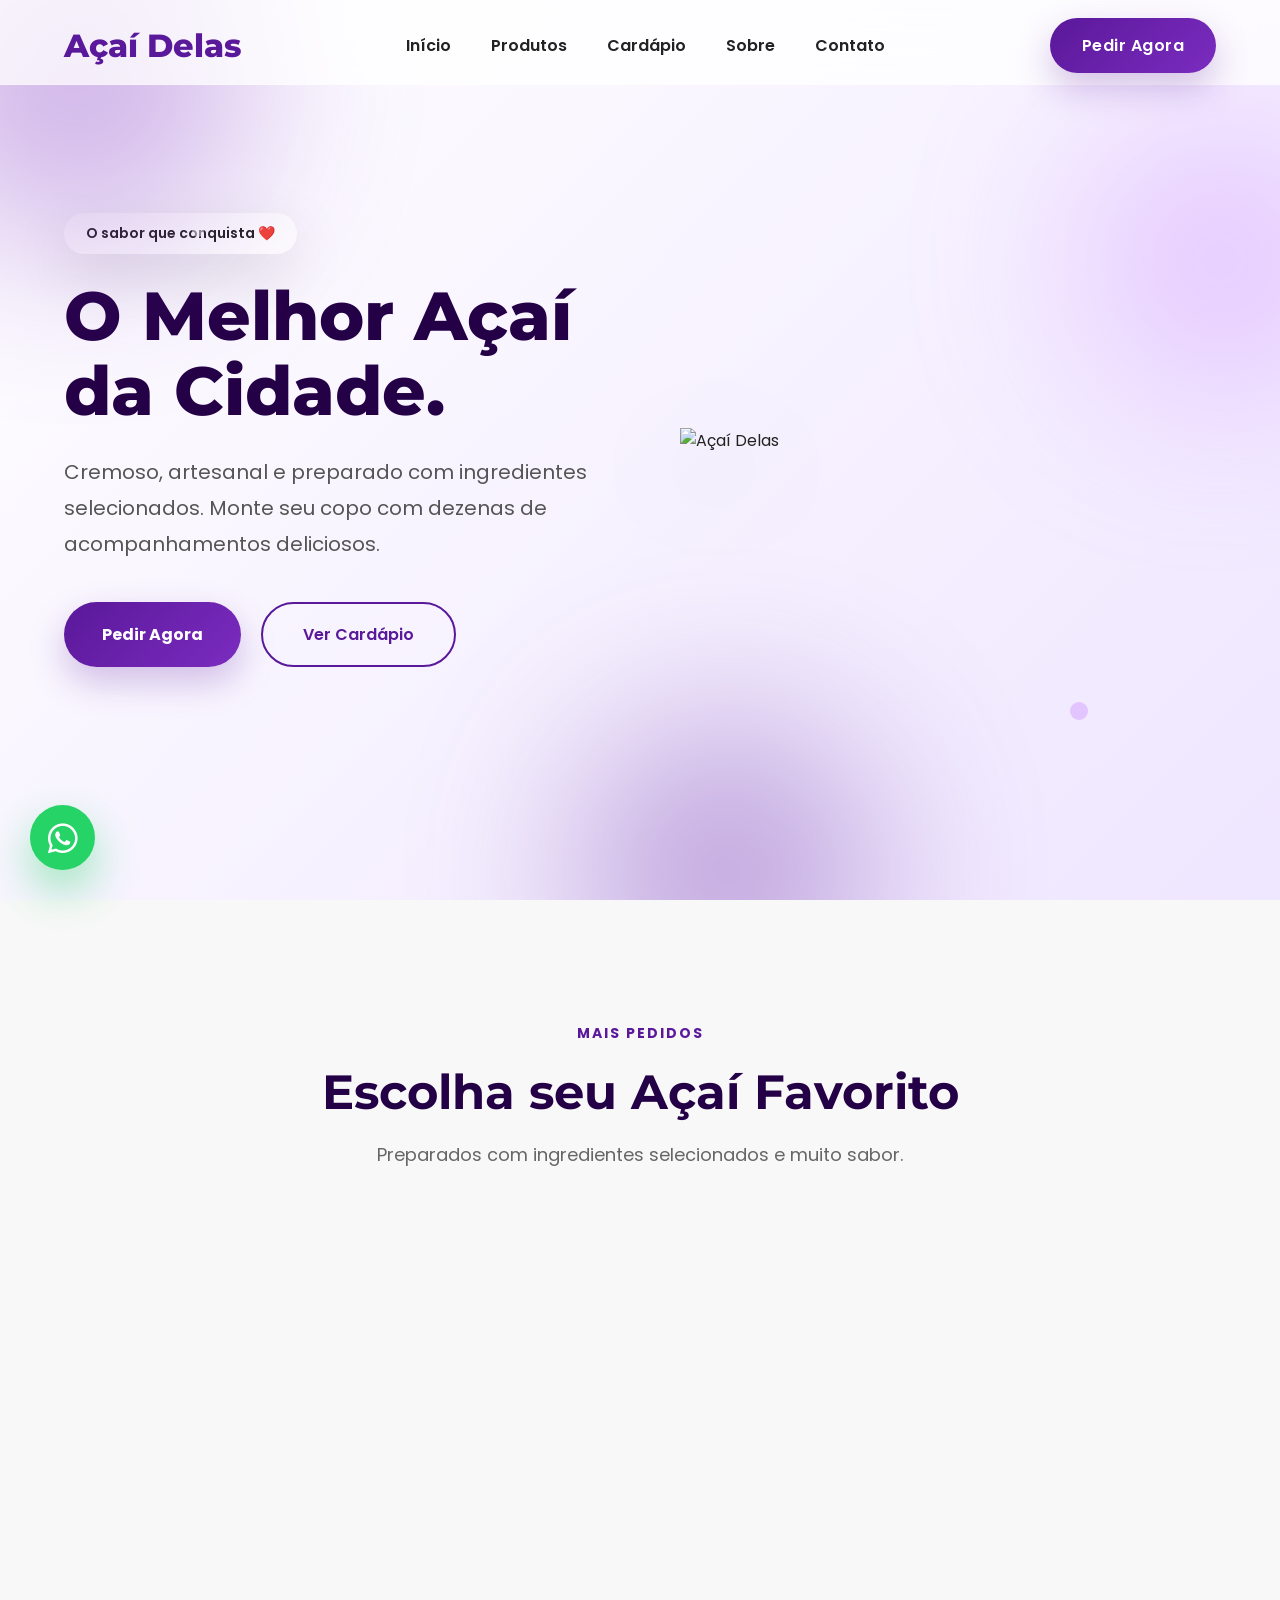
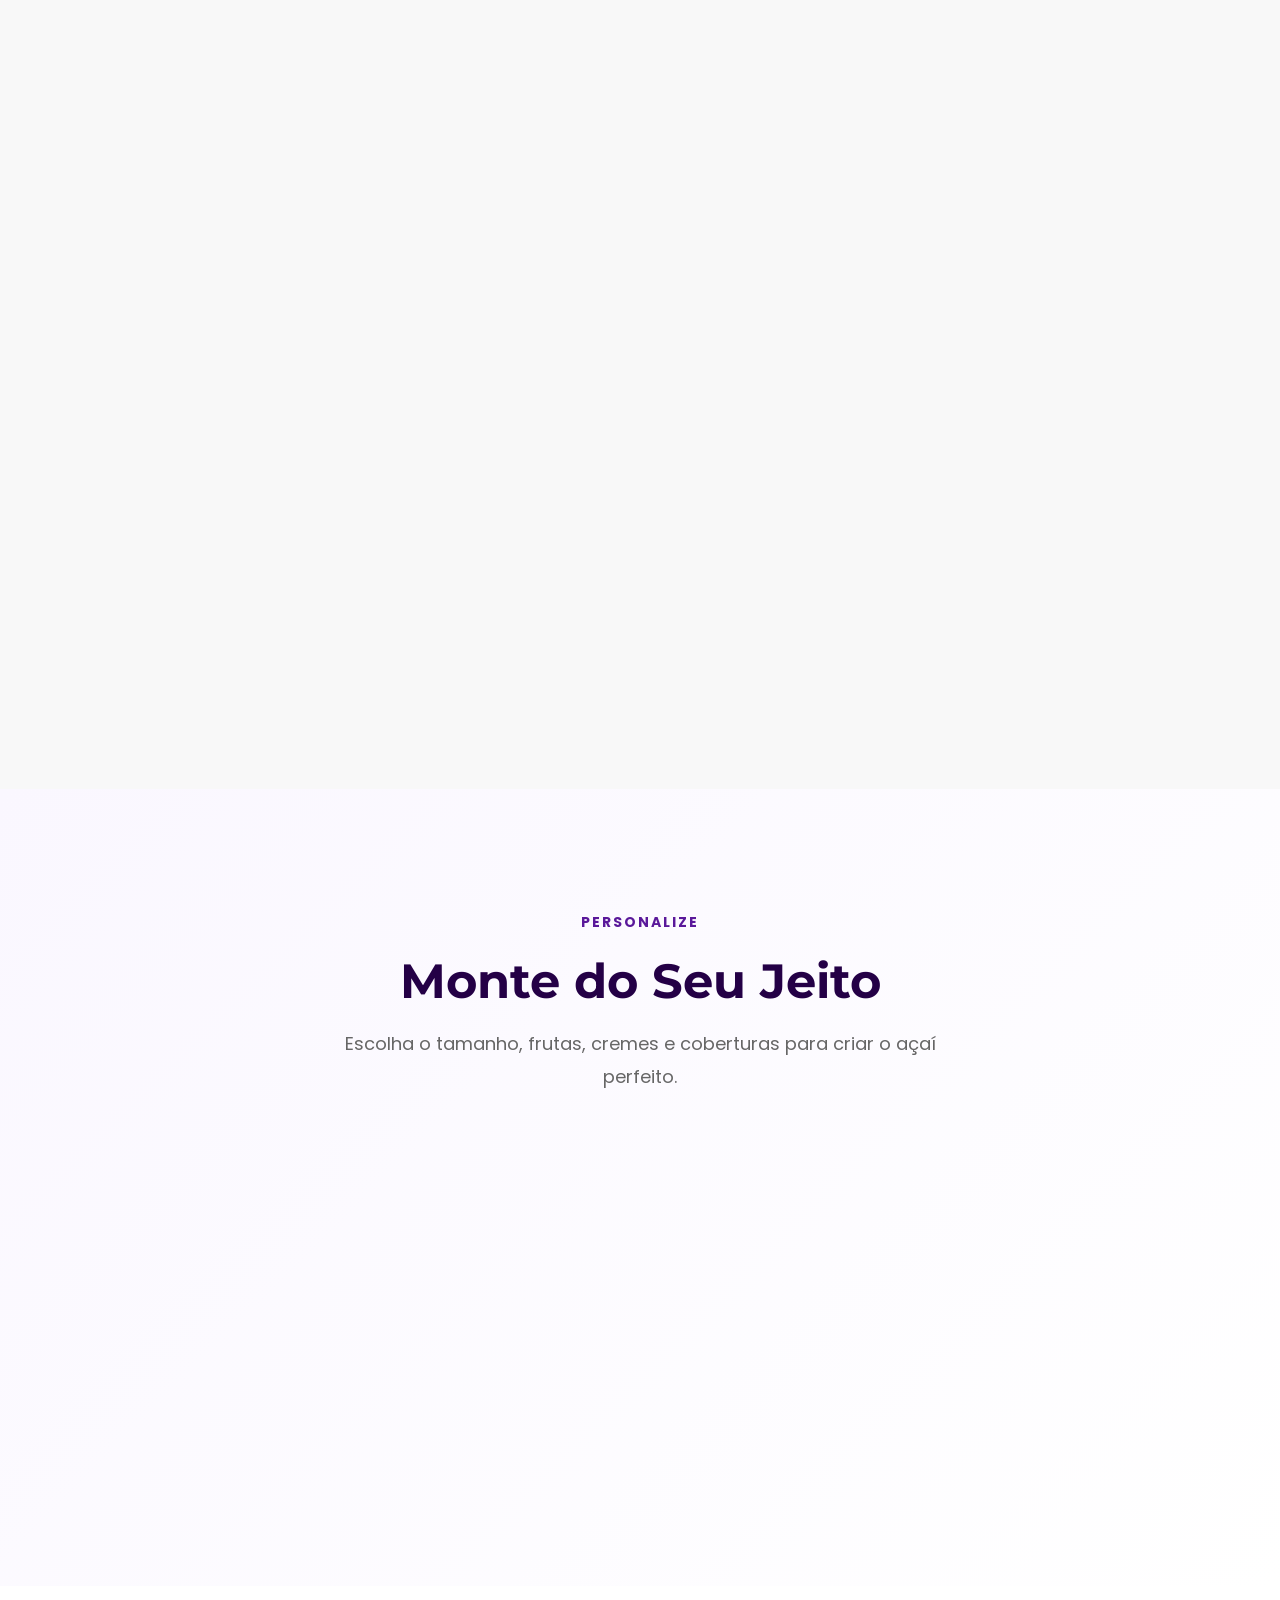
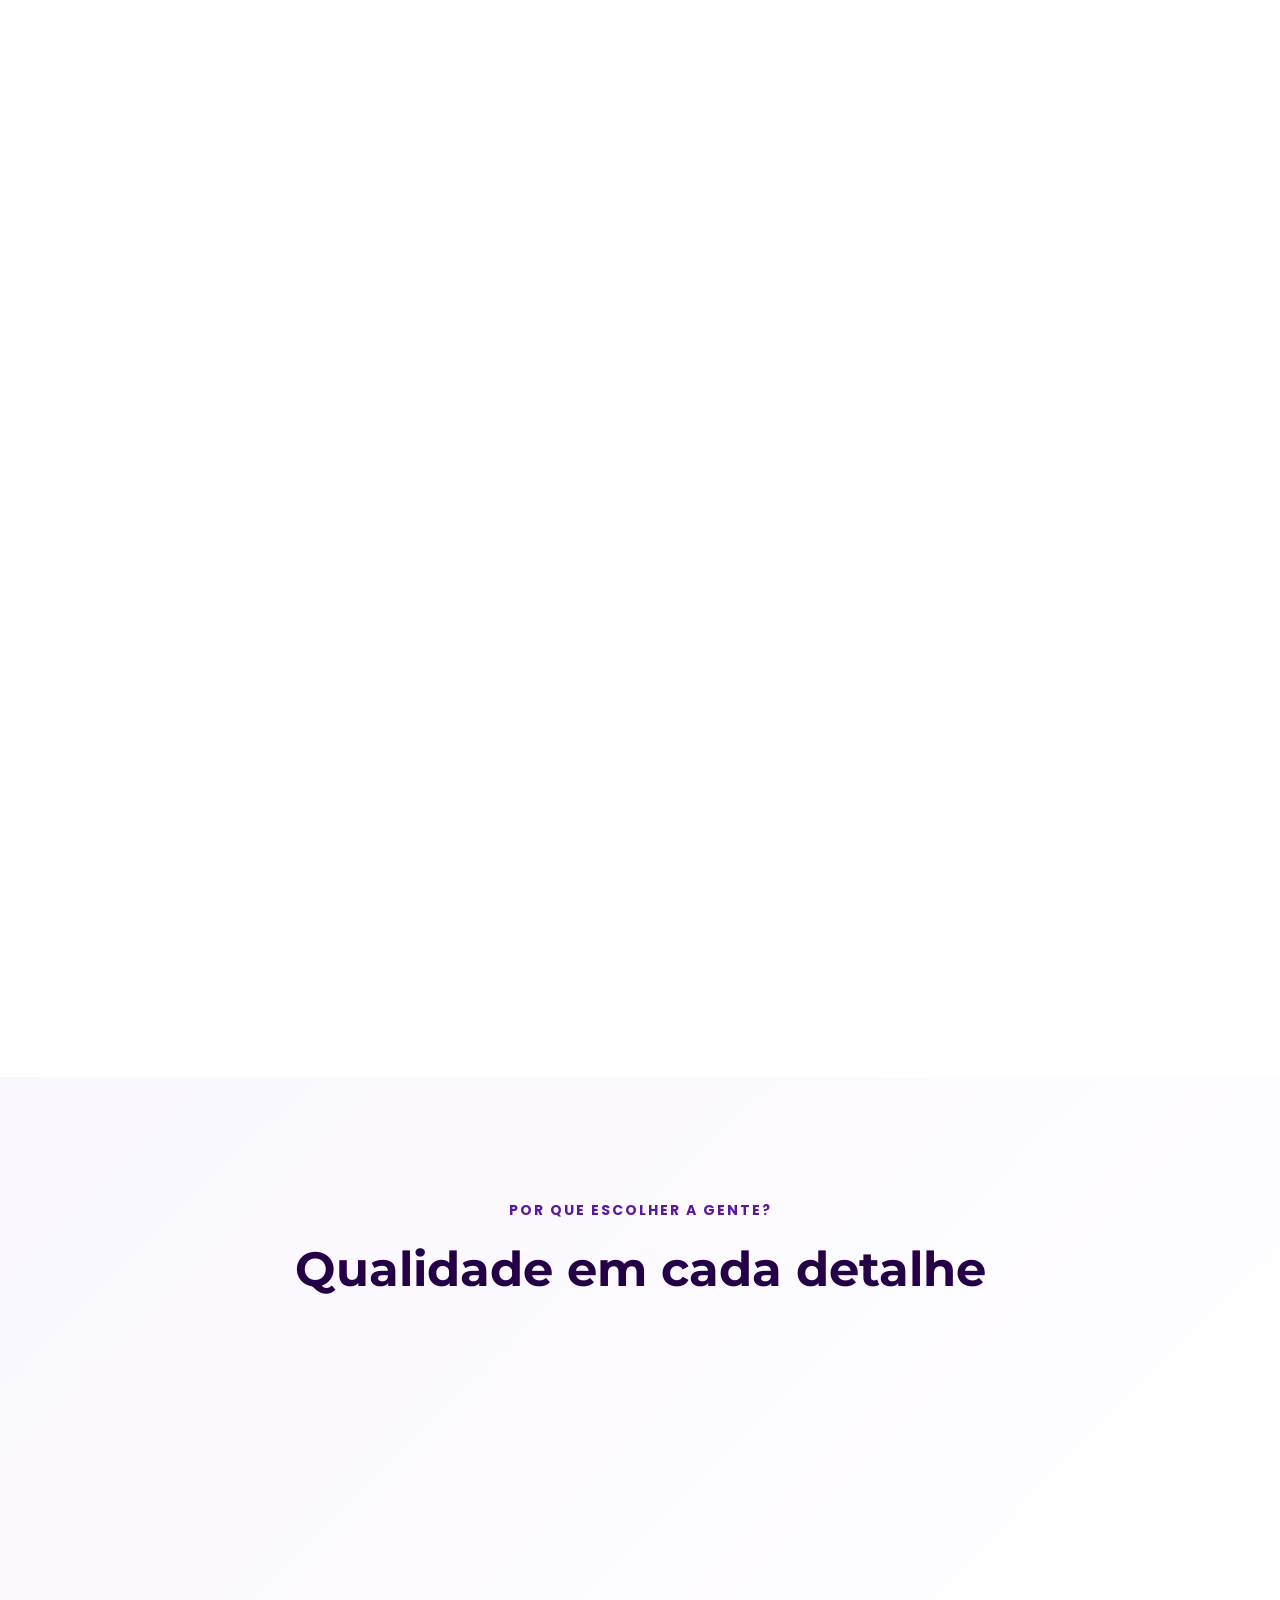
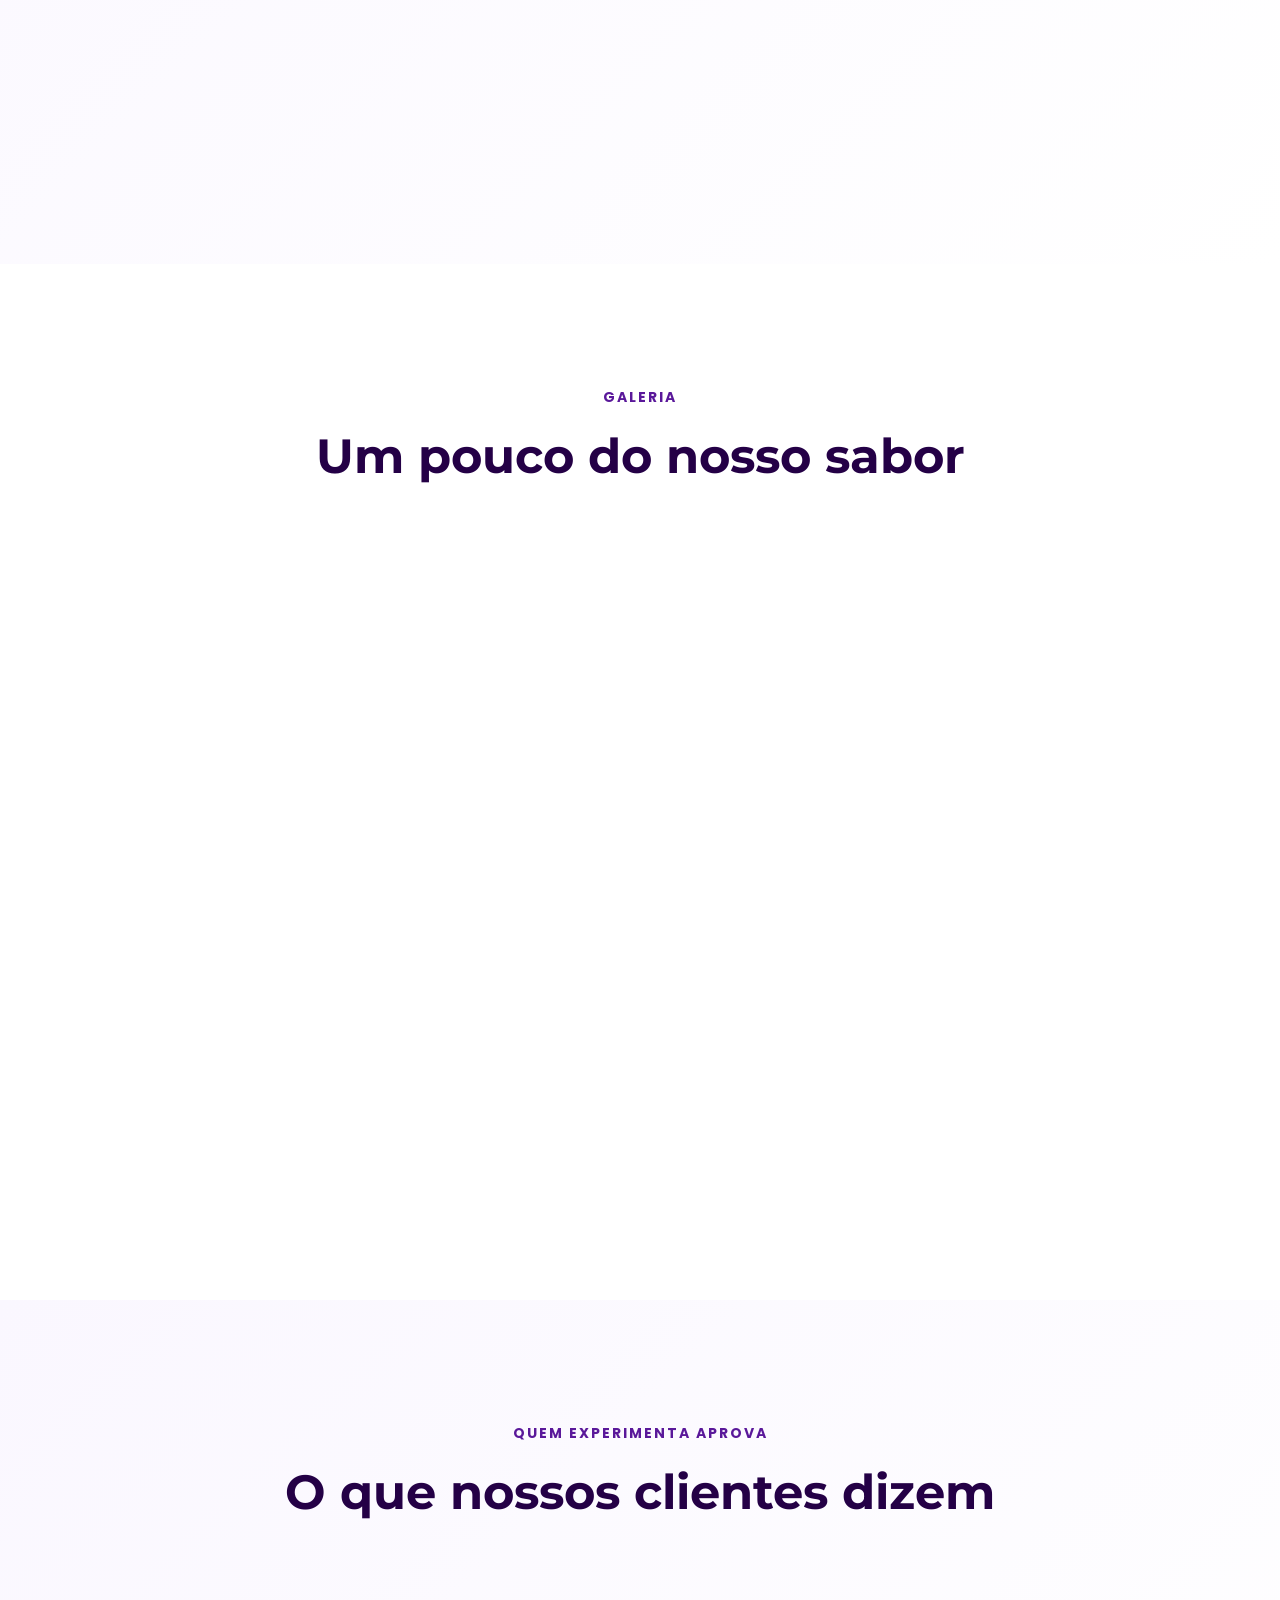
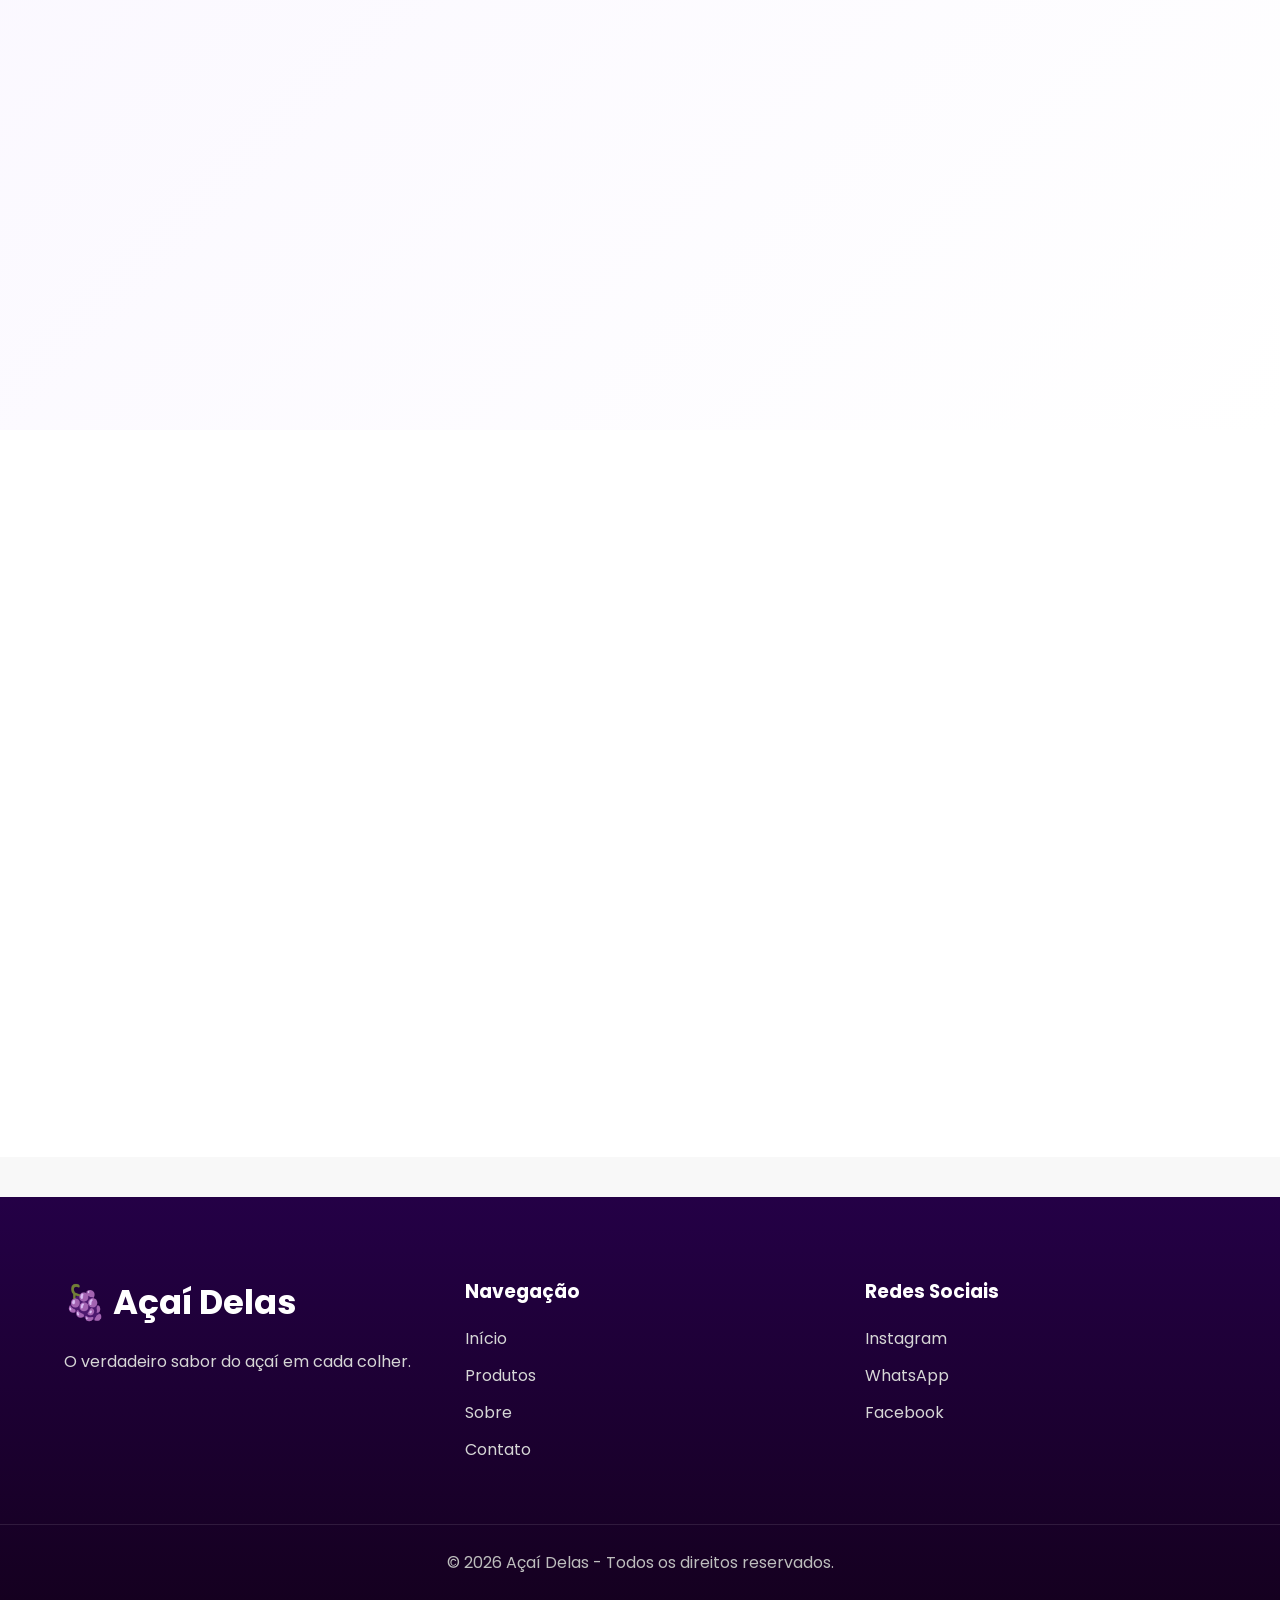
==== index.html @ f4724a0e "Add files via upload" ====
<!DOCTYPE html>
<html lang="pt-BR">

<head>
    <meta charset="UTF-8">
    <meta name="viewport" content="width=device-width, initial-scale=1.0">

    <title>Açaí Delas | O Melhor Açaí da Cidade</title>

    <meta name="description"
        content="Açaí Delas - O verdadeiro sabor do açaí com frutas frescas, cremes e acompanhamentos especiais.">

    <meta name="keywords"
        content="açaí, açaí delivery, açaí perto de mim, sorvete, milkshake, frutas, sobremesas">

    <meta name="author" content="Açaí Delas">

    <!-- Google Fonts -->

    <link rel="preconnect" href="https://fonts.googleapis.com">

    <link rel="preconnect" href="https://fonts.gstatic.com" crossorigin>

    <link
        href="https://fonts.googleapis.com/css2?family=Montserrat:wght@500;600;700;800&family=Poppins:wght@300;400;500;600;700&display=swap"
        rel="stylesheet">

    <!-- CSS -->

    <link rel="stylesheet" href="style.css">

    <!-- Font Awesome -->

    <link rel="stylesheet"
        href="https://cdnjs.cloudflare.com/ajax/libs/font-awesome/6.6.0/css/all.min.css">

</head>

<body>
<!-- Barra de Progresso -->

<div class="progress-bar"></div>
    <!-- ================= HEADER ================= -->

    <header>

        <div class="container">
            <div class="menu-toggle">

    <span></span>

    <span></span>

    <span></span>

</div>

            <a href="#" class="logo">

                 Açaí Delas

            </a>

            <nav>

                <ul>

                    <li><a href="inicio.html">Início</a></li>

                    <li><a href="produtos.html">Produtos</a></li>

                    <li><a href="cardapio.html">Cardápio</a></li>

                    <li><a href="sobre.html">Sobre</a></li>

                    <li><a href="contato.html">Contato</a></li>

                </ul>

            </nav>

            <a href="#" class="btn-header">

                Pedir Agora

            </a>

        </div>

<div class="mobile-menu">

    <a href="#">Início</a>

    <a href="#">Produtos</a>

    <a href="#">Cardápio</a>

    <a href="#">Sobre</a>

    <a href="#">Contato</a>

    <a href="#" class="mobile-btn">

        Pedir Agora

    </a>

</div>
    </header>

    <!-- ================= HERO ================= -->

    <section class="hero">

        <!-- EFEITOS DECORATIVOS -->

        <div class="blur blur1"></div>

        <div class="blur blur2"></div>

        <div class="blur blur3"></div>

        <div class="container hero-container">

            <!-- TEXTO -->

            <div class="hero-text">

                <span class="tag">

                    O sabor que conquista ❤️

                </span>

                <h1>

                    O Melhor Açaí da Cidade.

                </h1>

                <p>

                    Cremoso, artesanal e preparado com ingredientes selecionados.
                    Monte seu copo com dezenas de acompanhamentos deliciosos.

                </p>

                <div class="hero-buttons">

                    <a href="#" class="btn-primary">

                        Pedir Agora

                    </a>

                    <a href="#" class="btn-secondary">

                        Ver Cardápio

                    </a>

                </div>

            </div>

            <!-- IMAGEM -->

            <div class="hero-image">

                <!--
                    Coloque aqui futuramente uma foto do copo de açaí.

                    Caminho:

                    assets/images/hero-acai.png
                -->

                <img src="assets/images/hero-acai.png" alt="Açaí Delas">

            </div>

        </div>

    </section>
        <!-- ================= PRODUTOS EM DESTAQUE ================= -->

    <section class="featured-products">

        <div class="container">

            <div class="section-title">

                <span>Mais Pedidos</span>

                <h2>Escolha seu Açaí Favorito</h2>

                <p>
                    Preparados com ingredientes selecionados e muito sabor.
                </p>

            </div>

            <div class="products-grid">

                <!-- Produto 1 -->

                <article class="product-card">

                    <div class="product-image">

                        <!-- Substitua pela imagem -->
                        <img src="assets/images/produto1.jpg" alt="Açaí Tradicional">

                    </div>

                    <div class="product-info">

                        <h3>Açaí Tradicional</h3>

                        <p>
                            Açaí cremoso com banana, leite condensado e granola.
                        </p>

                        <div class="product-footer">

                            <span>R$ 24,90</span>

                            <a href="#">Pedir</a>

                        </div>

                    </div>

                </article>

                <!-- Produto 2 -->

                <article class="product-card">

                    <div class="product-image">

                        <img src="assets/images/produto2.jpg" alt="Açaí Premium">

                    </div>

                    <div class="product-info">

                        <h3>Açaí Premium</h3>

                        <p>
                            Morango, Nutella, leite em pó e paçoca.
                        </p>

                        <div class="product-footer">

                            <span>R$ 31,90</span>

                            <a href="#">Pedir</a>

                        </div>

                    </div>

                </article>

                <!-- Produto 3 -->

                <article class="product-card">

                    <div class="product-image">

                        <img src="assets/images/produto3.jpg" alt="Copo Especial">

                    </div>

                    <div class="product-info">

                        <h3>Copo Especial</h3>

                        <p>
                            Creme de ninho, kiwi, uva, morango e leite condensado.
                        </p>

                        <div class="product-footer">

                            <span>R$ 34,90</span>

                            <a href="#">Pedir</a>

                        </div>

                    </div>

                </article>

                <!-- Produto 4 -->

                <article class="product-card">

                    <div class="product-image">

                        <img src="assets/images/produto4.jpg" alt="Barca de Açaí">

                    </div>

                    <div class="product-info">

                        <h3>Barca de Açaí</h3>

                        <p>
                            Ideal para compartilhar com frutas e adicionais premium.
                        </p>

                        <div class="product-footer">

                            <span>R$ 59,90</span>

                            <a href="#">Pedir</a>

                        </div>

                    </div>

                </article>

            </div>

        </div>

    </section>

    <!-- ================= MONTE SEU AÇAÍ ================= -->

    <section class="build-acai">

        <div class="container">

            <div class="section-title">

                <span>Personalize</span>

                <h2>Monte do Seu Jeito</h2>

                <p>
                    Escolha o tamanho, frutas, cremes e coberturas para criar o açaí perfeito.
                </p>

            </div>

            <div class="build-grid">

                <div class="build-box">

                    <i class="fa-solid fa-cup-straw"></i>

                    <h3>Tamanhos</h3>

                    <p>300ml • 500ml • 700ml • 1 Litro</p>

                </div>

                <div class="build-box">

                    <i class="fa-solid fa-apple-whole"></i>

                    <h3>Frutas</h3>

                    <p>Morango, Banana, Kiwi, Uva, Manga e muito mais.</p>

                </div>

                <div class="build-box">

                    <i class="fa-solid fa-cookie-bite"></i>

                    <h3>Complementos</h3>

                    <p>Granola, Paçoca, Confetes, Oreo, Castanhas...</p>

                </div>

                <div class="build-box">

                    <i class="fa-solid fa-ice-cream"></i>

                    <h3>Cremes</h3>

                    <p>Nutella, Ninho, Ovomaltine, Doce de Leite e outros.</p>

                </div>

            </div>

        </div>

    </section>
        <!-- ========================================= -->
    <!-- SOBRE A AÇAÍ DELAS -->
    <!-- ========================================= -->

    <section class="about" id="sobre">

        <div class="container about-container">

            <div class="about-image">

                <!--
                    FOTO DA LOJA OU DO AÇAÍ

                    Troque depois por:

                    assets/images/sobre.jpg
                -->

                <img src="assets/images/sobre.jpg" alt="Açaí Delas">

            </div>

            <div class="about-content">

                <span class="section-tag">
                    Nossa História
                </span>

                <h2>
                    Muito mais que um açaí.
                    Uma experiência deliciosa.
                </h2>

                <p>

                    Na Açaí Delas acreditamos que cada copo deve proporcionar um
                    momento especial.

                    Trabalhamos com ingredientes selecionados, frutas frescas e
                    acompanhamentos premium para entregar sempre o melhor sabor.

                </p>

                <p>

                    Nosso compromisso é oferecer qualidade, rapidez no atendimento
                    e uma experiência inesquecível para nossos clientes.

                </p>

                <div class="about-info">

                    <div class="info-box">

                        <h3>100%</h3>

                        <span>Ingredientes Selecionados</span>

                    </div>

                    <div class="info-box">

                        <h3>+5 anos</h3>

                        <span>de Experiência</span>

                    </div>

                    <div class="info-box">

                        <h3>★★★★★</h3>

                        <span>Clientes Satisfeitos</span>

                    </div>

                </div>

            </div>

        </div>

    </section>



    <!-- ========================================= -->
    <!-- DIFERENCIAIS -->
    <!-- ========================================= -->

    <section class="benefits">

        <div class="container">

            <div class="section-title">

                <span>Por que escolher a gente?</span>

                <h2>Qualidade em cada detalhe</h2>

            </div>

            <div class="benefits-grid">

                <div class="benefit-card">

                    <i class="fa-solid fa-seedling"></i>

                    <h3>Ingredientes Naturais</h3>

                    <p>
                        Trabalhamos apenas com ingredientes de alta qualidade.
                    </p>

                </div>

                <div class="benefit-card">

                    <i class="fa-solid fa-bolt"></i>

                    <h3>Entrega Rápida</h3>

                    <p>
                        Seu pedido chega rápido e sempre fresquinho.
                    </p>

                </div>

                <div class="benefit-card">

                    <i class="fa-solid fa-award"></i>

                    <h3>Qualidade Premium</h3>

                    <p>
                        Atendimento diferenciado e muito sabor.
                    </p>

                </div>

                <div class="benefit-card">

                    <i class="fa-solid fa-heart"></i>

                    <h3>Feito com Amor</h3>

                    <p>
                        Cada pedido é preparado com todo carinho.
                    </p>

                </div>

            </div>

        </div>

    </section>



    <!-- ========================================= -->
    <!-- GALERIA -->
    <!-- ========================================= -->

    <section class="gallery">

        <div class="container">

            <div class="section-title">

                <span>Galeria</span>

                <h2>Um pouco do nosso sabor</h2>

            </div>

            <div class="gallery-grid">

                <div class="gallery-item">
                    <img src="assets/images/galeria1.jpg" alt="">
                </div>

                <div class="gallery-item">
                    <img src="assets/images/galeria2.jpg" alt="">
                </div>

                <div class="gallery-item">
                    <img src="assets/images/galeria3.jpg" alt="">
                </div>

                <div class="gallery-item">
                    <img src="assets/images/galeria4.jpg" alt="">
                </div>

                <div class="gallery-item">
                    <img src="assets/images/galeria5.jpg" alt="">
                </div>

                <div class="gallery-item">
                    <img src="assets/images/galeria6.jpg" alt="">
                </div>

            </div>

        </div>

    </section>
        <!-- ========================================= -->
    <!-- AVALIAÇÕES -->
    <!-- ========================================= -->

    <section class="testimonials" id="avaliacoes">

        <div class="container">

            <div class="section-title">
                <span>Quem Experimenta Aprova</span>
                <h2>O que nossos clientes dizem</h2>
            </div>

            <div class="testimonials-grid">

                <div class="testimonial-card">
                    <i class="fa-solid fa-quote-left"></i>
                    <p>
                        Melhor açaí da cidade! Atendimento excelente e entrega super rápida.
                    </p>

                    <h4>Ana Paula</h4>

                    <div class="stars">
                        ★★★★★
                    </div>

                </div>

                <div class="testimonial-card">
                    <i class="fa-solid fa-quote-left"></i>

                    <p>
                        Ingredientes muito frescos. A Nutella é de verdade e vem bastante.
                    </p>

                    <h4>Lucas Henrique</h4>

                    <div class="stars">
                        ★★★★★
                    </div>

                </div>

                <div class="testimonial-card">
                    <i class="fa-solid fa-quote-left"></i>

                    <p>
                        Virou meu lugar favorito para pedir açaí. Recomendo para todos.
                    </p>

                    <h4>Mariana Souza</h4>

                    <div class="stars">
                        ★★★★★
                    </div>

                </div>

            </div>

        </div>

    </section>





    <!-- ========================================= -->
    <!-- CONTATO -->
    <!-- ========================================= -->

    <section class="contact" id="contato">

        <div class="container contact-container">

            <div class="contact-info">

                <span class="section-tag">
                    Entre em contato
                </span>

                <h2>
                    Faça seu pedido agora mesmo.
                </h2>

                <p>

                    Estamos prontos para preparar o seu açaí favorito.

                </p>

                <ul>

                    <li>
                        <i class="fa-solid fa-location-dot"></i>
                        Rua Exemplo, 123
                    </li>

                    <li>
                        <i class="fa-solid fa-phone"></i>
                        (11) 977695185
                    </li>

                    <li>
                        <i class="fa-brands fa-instagram"></i>
                        @acaidelas
                    </li>

                </ul>

                <a href="#" class="btn-primary">

                    Pedir pelo WhatsApp

                </a>

            </div>

            <div class="contact-map">

                <!-- MAPA -->

                <iframe
                    src="https://www.google.com/maps?q=Sao%20Paulo&output=embed"
                    loading="lazy">
                </iframe>

            </div>

        </div>

    </section>





    <!-- ========================================= -->
    <!-- RODAPÉ -->
    <!-- ========================================= -->

    <footer>

        <div class="container footer-container">

            <div>

                <h2>

                    🍇 Açaí Delas

                </h2>

                <p>

                    O verdadeiro sabor do açaí em cada colher.

                </p>

            </div>

            <div>

                <h3>

                    Navegação

                </h3>

                <a href="#">Início</a>
                <a href="#">Produtos</a>
                <a href="#">Sobre</a>
                <a href="#">Contato</a>

            </div>

            <div>

                <h3>

                    Redes Sociais

                </h3>

                <a href="#">Instagram</a>

                <a href="#">WhatsApp</a>

                <a href="#">Facebook</a>

            </div>

        </div>

        <div class="copyright">

            © 2026 Açaí Delas - Todos os direitos reservados.

        </div>

    </footer>





    <!-- BOTÃO VOLTAR AO TOPO -->

<!-- BOTÃO WHATSAPP -->

<a href="https://wa.me/5511977695185"class="whatsapp"

target="_blank">

<i class="fa-brands fa-whatsapp"></i>

</a>
    <a href="#" class="back-top">

        <i class="fa-solid fa-arrow-up"></i>

    </a>





   

</body>

</html>
---- style.css ----
/*==================================================
            GOOGLE FONTS
==================================================*/

@import url('https://fonts.googleapis.com/css2?family=Montserrat:wght@500;600;700;800&family=Poppins:wght@300;400;500;600;700&display=swap');

/*==================================================
                RESET
==================================================*/

*{
    margin:0;
    padding:0;
    box-sizing:border-box;
}

html{
    scroll-behavior:smooth;
}

body{
    font-family:'Poppins',sans-serif;
    background:#f8f8f8;
    color:#222;
    overflow-x:hidden;
}

img{
    width:100%;
    display:block;
}

a{
    text-decoration:none;
}

ul{
    list-style:none;
}

.container{
    width:90%;
    max-width:1280px;
    margin:auto;
}

/*==================================================
                CORES
==================================================*/

:root{

--primary:#5A189A;
--secondary:#7B2CBF;
--dark:#240046;
--light:#ffffff;
--gray:#f5f5f5;
--text:#333333;
--gold:#F4C542;

--shadow:0 20px 60px rgba(0,0,0,.12);

--radius:18px;

--transition:.4s;

}

/*==================================================
                HEADER
==================================================*/
 header{

position:fixed;

top:0;

left:0;

width:100%;

height:85px;

display:flex;

align-items:center;

background:rgba(255,255,255,.75);

backdrop-filter:blur(20px);

-webkit-backdrop-filter:blur(20px);

border-bottom:1px solid rgba(255,255,255,.2);

transition:.35s;

z-index:9999;

}

header .container{

display:flex;

justify-content:space-between;

align-items:center;

height:90px;

}

.logo{

font-size:32px;

font-weight:800;

font-family:'Montserrat',sans-serif;

color:var(--primary);

}

nav ul{

display:flex;

gap:40px;

}

nav a{

color:#222;

font-weight:600;

transition:.3s;

position:relative;

}

nav a:hover{

color:var(--primary);

}

nav a::after{

content:"";

position:absolute;

left:0;

bottom:-8px;

width:0;

height:2px;

background:var(--primary);

transition:.3s;

}

nav a:hover::after{

width:100%;

}

.btn-header{

padding:15px 32px;

background:linear-gradient(135deg,var(--primary),var(--secondary));

color:#fff;

border-radius:50px;

font-weight:600;

transition:.4s;

box-shadow:0 15px 35px rgba(90,24,154,.25);

}

.btn-header:hover{

transform:translateY(-4px);

}

/*==================================================
                    HERO
==================================================*/

.hero{

min-height:100vh;

display:flex;

align-items:center;

background:linear-gradient(135deg,#ffffff,#efe6ff);

position:relative;

overflow:hidden;

padding-top:100px;

}

.hero-container{

display:flex;

align-items:center;

justify-content:space-between;

gap:80px;

}

.hero-text{

flex:1;

}

.tag{

display:inline-block;

padding:10px 22px;

background:#fff;

border-radius:40px;

font-size:14px;

font-weight:600;

box-shadow:var(--shadow);

margin-bottom:25px;

}

.hero h1{

font-size:68px;

line-height:1.1;

font-family:'Montserrat';

font-weight:800;

margin-bottom:25px;

color:var(--dark);

}

.hero p{

font-size:20px;

line-height:1.8;

color:#555;

margin-bottom:40px;

}

.hero-buttons{

display:flex;

gap:20px;

}

.btn-primary{

background:linear-gradient(135deg,var(--primary),var(--secondary));

padding:18px 40px;

border-radius:50px;

color:#fff;

font-weight:600;

transition:.4s;

box-shadow:0 15px 40px rgba(90,24,154,.30);

}

.btn-primary:hover{

transform:translateY(-5px);

}

.btn-secondary{

padding:18px 40px;

border-radius:50px;

border:2px solid var(--primary);

color:var(--primary);

font-weight:600;

transition:.4s;

}

.btn-secondary:hover{

background:var(--primary);

color:#fff;

}

.hero-image{

flex:1;

position:relative;

}

.hero-image img{

max-width:600px;

margin:auto;

animation:float 5s ease-in-out infinite;

filter:drop-shadow(0 30px 50px rgba(0,0,0,.25));

}

/*==================================================
            EFEITOS DE FUNDO
==================================================*/

.blur{

position:absolute;

border-radius:50%;

filter:blur(90px);

opacity:.35;

}

.blur1{

width:350px;

height:350px;

background:#7B2CBF;

top:-100px;

left:-100px;

}

.blur2{

width:280px;

height:280px;

background:#C77DFF;

right:-80px;

top:120px;

}

.blur3{

width:300px;

height:300px;

background:#5A189A;

bottom:-120px;

left:45%;

}
/*==================================================
            ANIMAÇÃO FLUTUANTE
==================================================*/

@keyframes float{

    0%{
        transform:translateY(0px);
    }

    50%{
        transform:translateY(-20px);
    }

    100%{
        transform:translateY(0px);
    }

}
/*==================================================
            TÍTULOS DAS SEÇÕES
==================================================*/

section{

    padding:120px 0;

}

.section-title{

    text-align:center;

    margin-bottom:70px;

}

.section-title span{

    color:var(--primary);

    font-weight:700;

    text-transform:uppercase;

    letter-spacing:2px;

    font-size:14px;

}

.section-title h2{

    font-family:'Montserrat',sans-serif;

    font-size:48px;

    color:var(--dark);

    margin:18px 0;

}

.section-title p{

    max-width:650px;

    margin:auto;

    color:#666;

    font-size:18px;

    line-height:1.8;

}

/*==================================================
            PRODUTOS
==================================================*/

.products-grid{

    display:grid;

    grid-template-columns:repeat(auto-fit,minmax(280px,1fr));

    gap:35px;

}

.product-card{

    background:#fff;

    border-radius:25px;

    overflow:hidden;

    box-shadow:var(--shadow);

    transition:.4s;

    position:relative;

}

.product-card:hover{

transform:translateY(-8px);

box-shadow:0 25px 55px rgba(0,0,0,.15);

}


.product-image{

    height:260px;

    overflow:hidden;

}

.product-image img{

    width:100%;

    height:100%;

    object-fit:cover;

    transition:.6s;

}

.product-card:hover img{

    transform:scale(1.08);

}

.product-info{

    padding:28px;

}

.product-info h3{

    font-size:25px;

    color:var(--dark);

    margin-bottom:12px;

}

.product-info p{

    color:#666;

    line-height:1.7;

    margin-bottom:25px;

}

.product-footer{

    display:flex;

    justify-content:space-between;

    align-items:center;

}

.product-footer span{

    color:var(--primary);

    font-size:24px;

    font-weight:700;

}

.product-footer a{

    padding:12px 28px;

    border-radius:50px;

    background:linear-gradient(135deg,var(--primary),var(--secondary));

    color:#fff;

    transition:.4s;

}

.product-footer a:hover{

    transform:scale(1.05);

}

/*==================================================
            MONTE SEU AÇAÍ
==================================================*/

.build-acai{

    background:linear-gradient(135deg,#faf7ff,#ffffff);

}

.build-grid{

    display:grid;

    grid-template-columns:repeat(auto-fit,minmax(250px,1fr));

    gap:30px;

}

.build-box{

    background:#fff;

    border-radius:22px;

    padding:45px 30px;

    text-align:center;

    transition:.4s;

    box-shadow:var(--shadow);

}

.build-box:hover{

    transform:translateY(-10px);

}

.build-box i{

    font-size:55px;

    color:var(--primary);

    margin-bottom:22px;

}

.build-box h3{

    font-size:24px;

    margin-bottom:15px;

    color:var(--dark);

}

.build-box p{

    color:#666;

    line-height:1.8;

}
/*==================================================
                SOBRE
==================================================*/

.about{

    background:#ffffff;

}

.about-container{

    display:grid;

    grid-template-columns:1fr 1fr;

    gap:80px;

    align-items:center;

}

.about-image{

    position:relative;

}

.about-image img{

    width:100%;

    border-radius:30px;

    box-shadow:0 35px 80px rgba(0,0,0,.15);

    transition:.5s;

}

.about-image img:hover{

    transform:scale(1.03);

}

.section-tag{

    display:inline-block;

    padding:10px 22px;

    background:#F3EAFF;

    color:var(--primary);

    border-radius:40px;

    font-weight:600;

    margin-bottom:20px;

}

.about-content h2{

    font-size:48px;

    font-family:'Montserrat',sans-serif;

    color:var(--dark);

    line-height:1.2;

    margin-bottom:25px;

}

.about-content p{

    color:#666;

    line-height:1.9;

    margin-bottom:20px;

    font-size:17px;

}

.about-info{

    display:grid;

    grid-template-columns:repeat(3,1fr);

    gap:20px;

    margin-top:40px;

}

.info-box{

    background:#fff;

    padding:25px;

    text-align:center;

    border-radius:20px;

    box-shadow:var(--shadow);

    transition:.4s;

}

.info-box:hover{

    transform:translateY(-10px);

}

.info-box h3{

    color:var(--primary);

    font-size:34px;

    margin-bottom:10px;

}

.info-box span{

    color:#666;

    font-size:15px;

}

/*==================================================
            DIFERENCIAIS
==================================================*/

.benefits{

    background:linear-gradient(135deg,#faf7ff,#ffffff);

}

.benefits-grid{

    display:grid;

    grid-template-columns:repeat(auto-fit,minmax(260px,1fr));

    gap:30px;

}

.benefit-card{

    background:#fff;

    padding:45px 30px;

    text-align:center;

    border-radius:25px;

    box-shadow:var(--shadow);

    transition:.4s;

}

.benefit-card:hover{

    transform:translateY(-12px);

}

.benefit-card i{

    width:90px;

    height:90px;

    line-height:90px;

    border-radius:50%;

    background:linear-gradient(135deg,var(--primary),var(--secondary));

    color:#fff;

    font-size:35px;

    margin-bottom:25px;

}

.benefit-card h3{

    font-size:24px;

    color:var(--dark);

    margin-bottom:15px;

}

.benefit-card p{

    color:#666;

    line-height:1.8;

}

/*==================================================
                GALERIA
==================================================*/

.gallery{

    background:#fff;

}

.gallery-grid{

    display:grid;

    grid-template-columns:repeat(auto-fit,minmax(280px,1fr));

    gap:25px;

}

.gallery-item{

    overflow:hidden;

    border-radius:25px;

    cursor:pointer;

    box-shadow:var(--shadow);

}

.gallery-item img{

    width:100%;

    height:300px;

    object-fit:cover;

    transition:.6s;

}

.gallery-item:hover img{

    transform:scale(1.12);

}
/*==================================================
                AVALIAÇÕES
==================================================*/

.testimonials{

    background:linear-gradient(135deg,#faf7ff,#ffffff);

}

.testimonials-grid{

    display:grid;

    grid-template-columns:repeat(auto-fit,minmax(320px,1fr));

    gap:30px;

}

.testimonial-card{

    background:#fff;

    padding:40px;

    border-radius:25px;

    box-shadow:var(--shadow);

    transition:.4s;

    position:relative;

}

.testimonial-card:hover{

    transform:translateY(-10px);

}

.testimonial-card i{

    font-size:42px;

    color:var(--primary);

    margin-bottom:20px;

}

.testimonial-card p{

    line-height:1.8;

    color:#666;

    margin-bottom:25px;

}

.testimonial-card h4{

    color:var(--dark);

    margin-bottom:10px;

}

.stars{

    color:var(--gold);

    font-size:20px;

}

/*==================================================
                CONTATO
==================================================*/

.contact{

    background:#fff;

}

.contact-container{

    display:grid;

    grid-template-columns:1fr 1fr;

    gap:60px;

    align-items:center;

}

.contact-info h2{

    font-size:48px;

    color:var(--dark);

    margin:20px 0;

    font-family:'Montserrat',sans-serif;

}

.contact-info p{

    color:#666;

    line-height:1.8;

    margin-bottom:30px;

}

.contact-info ul{

    margin-bottom:35px;

}

.contact-info li{

    display:flex;

    align-items:center;

    gap:15px;

    margin-bottom:18px;

    color:#555;

}

.contact-info i{

    color:var(--primary);

    font-size:22px;

}

.contact-map{

    border-radius:25px;

    overflow:hidden;

    box-shadow:var(--shadow);

}

.contact-map iframe{

    width:100%;

    height:450px;

    border:none;

}

/*==================================================
                FOOTER
==================================================*/

footer{

    background:#1D0A2C;

    color:#fff;

    padding-top:80px;

}

.footer-container{

    display:grid;

    grid-template-columns:repeat(auto-fit,minmax(250px,1fr));

    gap:50px;

    padding-bottom:50px;

}

.footer-container h2{

    font-size:34px;

    margin-bottom:20px;

}

.footer-container h3{

    margin-bottom:20px;

}

.footer-container p{

    color:#d6d6d6;

    line-height:1.8;

}

.footer-container a{

    display:block;

    color:#d6d6d6;

    margin-bottom:12px;

    transition:.3s;

}

.footer-container a:hover{

    color:#fff;

    padding-left:8px;

}

.copyright{

    text-align:center;

    padding:25px;

    border-top:1px solid rgba(255,255,255,.1);

    color:#bdbdbd;

}

/*==================================================
            BOTÃO VOLTAR AO TOPO
==================================================*/

.back-top{

    position:fixed;

    right:30px;

    bottom:30px;

    width:55px;

    height:55px;

    display:flex;

    align-items:center;

    justify-content:center;

    border-radius:50%;

    background:linear-gradient(135deg,var(--primary),var(--secondary));

    color:#fff;

    font-size:22px;

    box-shadow:0 15px 40px rgba(0,0,0,.25);

    transition:.4s;

    z-index:999;

}

.back-top:hover{

    transform:translateY(-8px);

}

/*==================================================
            RESPONSIVO
==================================================*/

@media(max-width:992px){

.hero-container,
.about-container,
.contact-container{

grid-template-columns:1fr;

}

.hero{

text-align:center;

}

.hero-buttons{

justify-content:center;

}

.hero h1{

letter-spacing:-2px;
font-size:52px;

}

.about-info{

grid-template-columns:1fr;

}

nav{

display:none;

}

}

@media(max-width:768px){

section{

padding:80px 0;

}

.hero h1{

font-size:40px;

}

.section-title h2{

font-size:34px;

}

.contact-info h2{

font-size:34px;

}

.btn-primary,
.btn-secondary,
.btn-header{

padding:15px 28px;

}

.hero-buttons{

flex-direction:column;

align-items:center;

}

}
.back-top{

    opacity:0;

    pointer-events:none;

    transform:translateY(20px);

}
/*=========================================
        ANIMAÇÕES
=========================================*/

.product-card,
.build-box,
.about-image,
.about-content,
.benefit-card,
.gallery-item,
.testimonial-card,
.contact-info,
.contact-map{

opacity:0;

transform:translateY(60px);

transition:1s;

}

.show{

opacity:1;

transform:translateY(0);

}
/*=========================================
        TRANSIÇÕES PREMIUM
=========================================*/

.hero-image img{

transition:
transform .35s ease,
filter .35s ease;

}

.product-card{

transform-style:preserve-3d;

will-change:transform;

}

.gallery-item{

transition:.4s;

}

.btn-primary,
.btn-header{

overflow:hidden;

position:relative;

}
/*==================================
        WHATSAPP
===================================*/

.whatsapp{

position:fixed;

left:30px;

bottom:30px;

width:65px;

height:65px;

border-radius:50%;

background:#25D366;

display:flex;

justify-content:center;

align-items:center;

font-size:34px;

color:#fff;

box-shadow:0 20px 45px rgba(37,211,102,.45);

z-index:999;

transition:.4s;

animation:whats 2s infinite;

}

.whatsapp:hover{

transform:scale(1.12);

}

@keyframes whats{

0%{

transform:scale(1);

}

50%{

transform:scale(1.08);

}

100%{

transform:scale(1);

}

}
/*=========================================
            BARRA DE PROGRESSO
=========================================*/

.progress-bar{

position:fixed;

top:0;

left:0;

height:5px;

width:0;

background:linear-gradient(
90deg,
#5A189A,
#A855F7,
#F4C542
);

z-index:999999;

transition:.2s;

}

/*=========================================
        PARTÍCULAS HERO
=========================================*/

.hero::before{

content:"";

position:absolute;

width:12px;

height:12px;

background:white;

border-radius:50%;

left:15%;

top:25%;

animation:particle1 8s infinite;

opacity:.5;

}

.hero::after{

content:"";

position:absolute;

width:18px;

height:18px;

background:#C77DFF;

border-radius:50%;

right:15%;

bottom:20%;

animation:particle2 10s infinite;

opacity:.35;

}

@keyframes particle1{

0%{

transform:translateY(0);

opacity:.2;

}

50%{

transform:translateY(-70px);

opacity:.8;

}

100%{

transform:translateY(0);

opacity:.2;

}

}

@keyframes particle2{

0%{

transform:translateY(0);

}

50%{

transform:translateY(-90px);

}

100%{

transform:translateY(0);

}

}
/*=========================================
            MENU MOBILE
=========================================*/

.menu-toggle{

display:none;

flex-direction:column;

gap:6px;

cursor:pointer;

z-index:1001;

}

.menu-toggle span{

width:30px;

height:3px;

background:var(--primary);

border-radius:20px;

transition:.4s;

}

.mobile-menu{

position:fixed;

top:0;

right:-100%;

width:300px;

height:100vh;

background:white;

box-shadow:-20px 0 60px rgba(0,0,0,.12);

display:flex;

flex-direction:column;

padding:120px 40px;

gap:25px;

transition:.5s;

z-index:1000;

}

.mobile-menu.active{

right:0;

}

.mobile-menu a{

font-size:20px;

font-weight:600;

color:#333;

}

.mobile-btn{

margin-top:20px;

padding:18px;

border-radius:50px;

text-align:center;

background:linear-gradient(
135deg,
var(--primary),
var(--secondary)
);

color:#fff !important;

}

@media(max-width:992px){

nav{

display:none;

}

.btn-header{

display:none;

}

.menu-toggle{

display:flex;

}

}
/*=========================================
            AJUSTES FINAIS
=========================================*/

.hero h1{

    max-width:650px;

}

.hero p{

font-weight:400;

color:#555;

}


.product-card{

    border:1px solid rgba(0,0,0,.05);

}

.product-card:hover{

    box-shadow:0 18px 45px rgba(0,0,0,.12);

}

.gallery-item{

    border-radius:18px;

}

.testimonial-card{

    border-left:5px solid var(--primary);

}

.contact-map iframe{

    min-height:420px;

}

.btn-primary{

display:inline-flex;

align-items:center;

justify-content:center;

padding:18px 38px;

border-radius:60px;

background:linear-gradient(
135deg,
#5A189A,
#7B2CBF
);

color:#fff;

font-weight:700;

font-size:16px;

transition:.35s;

box-shadow:0 15px 35px rgba(90,24,154,.25);

}

.btn-primary:hover{

transform:translateY(-4px);

box-shadow:0 22px 45px rgba(90,24,154,.35);

}
.btn-header{

    letter-spacing:.5px;

}

footer{

    margin-top:40px;

}
footer{

background:linear-gradient(
180deg,
#240046,
#150020
);

}
/* =========================================
   RESPONSIVIDADE PARA CELULAR
========================================= */

@media (max-width: 768px) {

    body {
        overflow-x: hidden;
    }

    /* Container geral */
    .container {
        width: 90%;
        margin: auto;
    }

    /* Textos */
    h1 {
        font-size: 32px;
        line-height: 1.2;
    }

    h2 {
        font-size: 26px;
    }

    p {
        font-size: 16px;
        line-height: 1.6;
    }


    /* Imagens */
    img {
        max-width: 100%;
        height: auto;
    }


    /* Menu */
    nav {
        flex-direction: column;
        align-items: center;
    }

    nav a {
        display: block;
        padding: 10px;
        font-size: 16px;
    }


    /* Banner principal */
    .hero {
        height: auto;
        padding: 60px 20px;
        text-align: center;
    }


    /* Seções */
    section {
        padding: 40px 15px;
    }


    /* Cards de produtos */
    .cards,
    .products,
    .grid {
        display: grid;
        grid-template-columns: 1fr;
        gap: 20px;
    }


    /* Botões */
    button,
    .btn {
        width: 100%;
        max-width: 300px;
        margin: 10px auto;
        display: block;
        text-align: center;
    }


    /* Rodapé */
    footer {
        text-align: center;
        padding: 30px 15px;
    }

}


/* Celulares pequenos */
@media (max-width: 480px) {

    h1 {
        font-size: 26px;
    }

    h2 {
        font-size: 22px;
    }

    p {
        font-size: 15px;
    }

    .hero {
        padding: 40px 15px;
    }

}
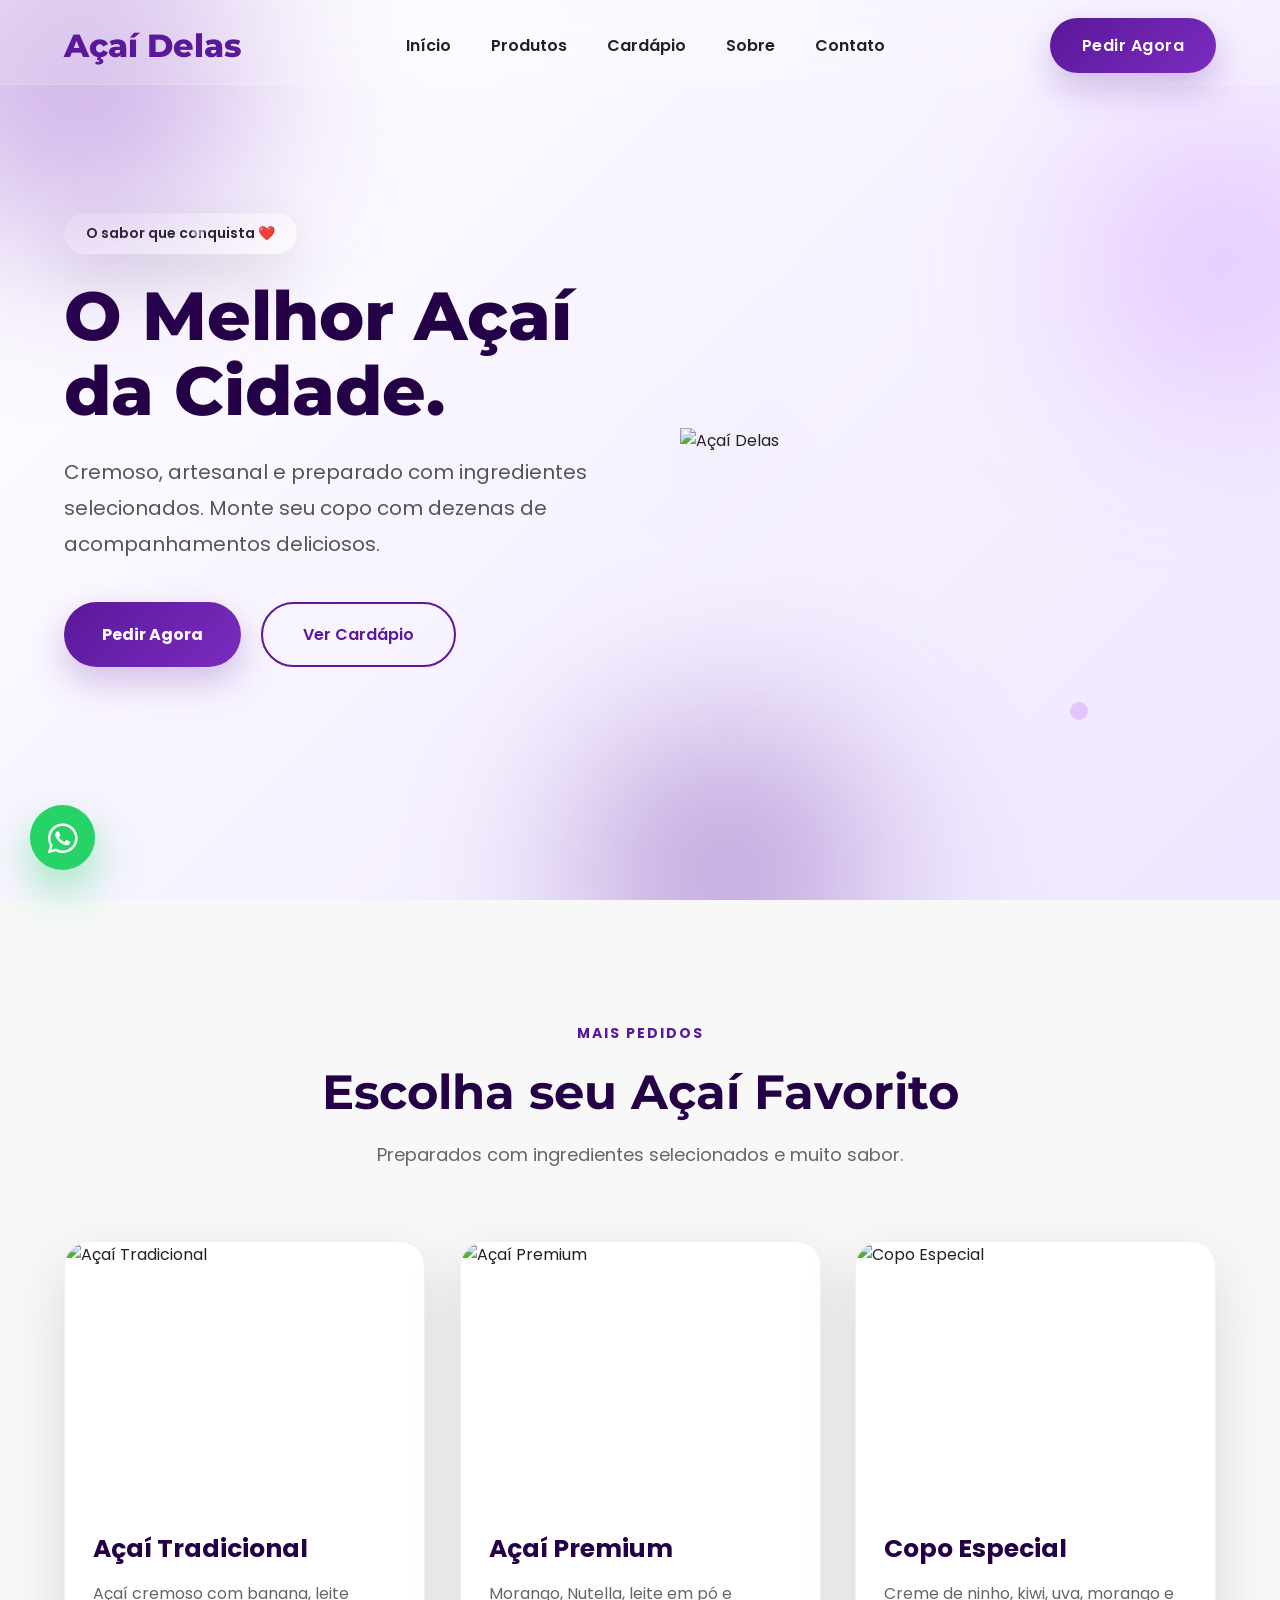
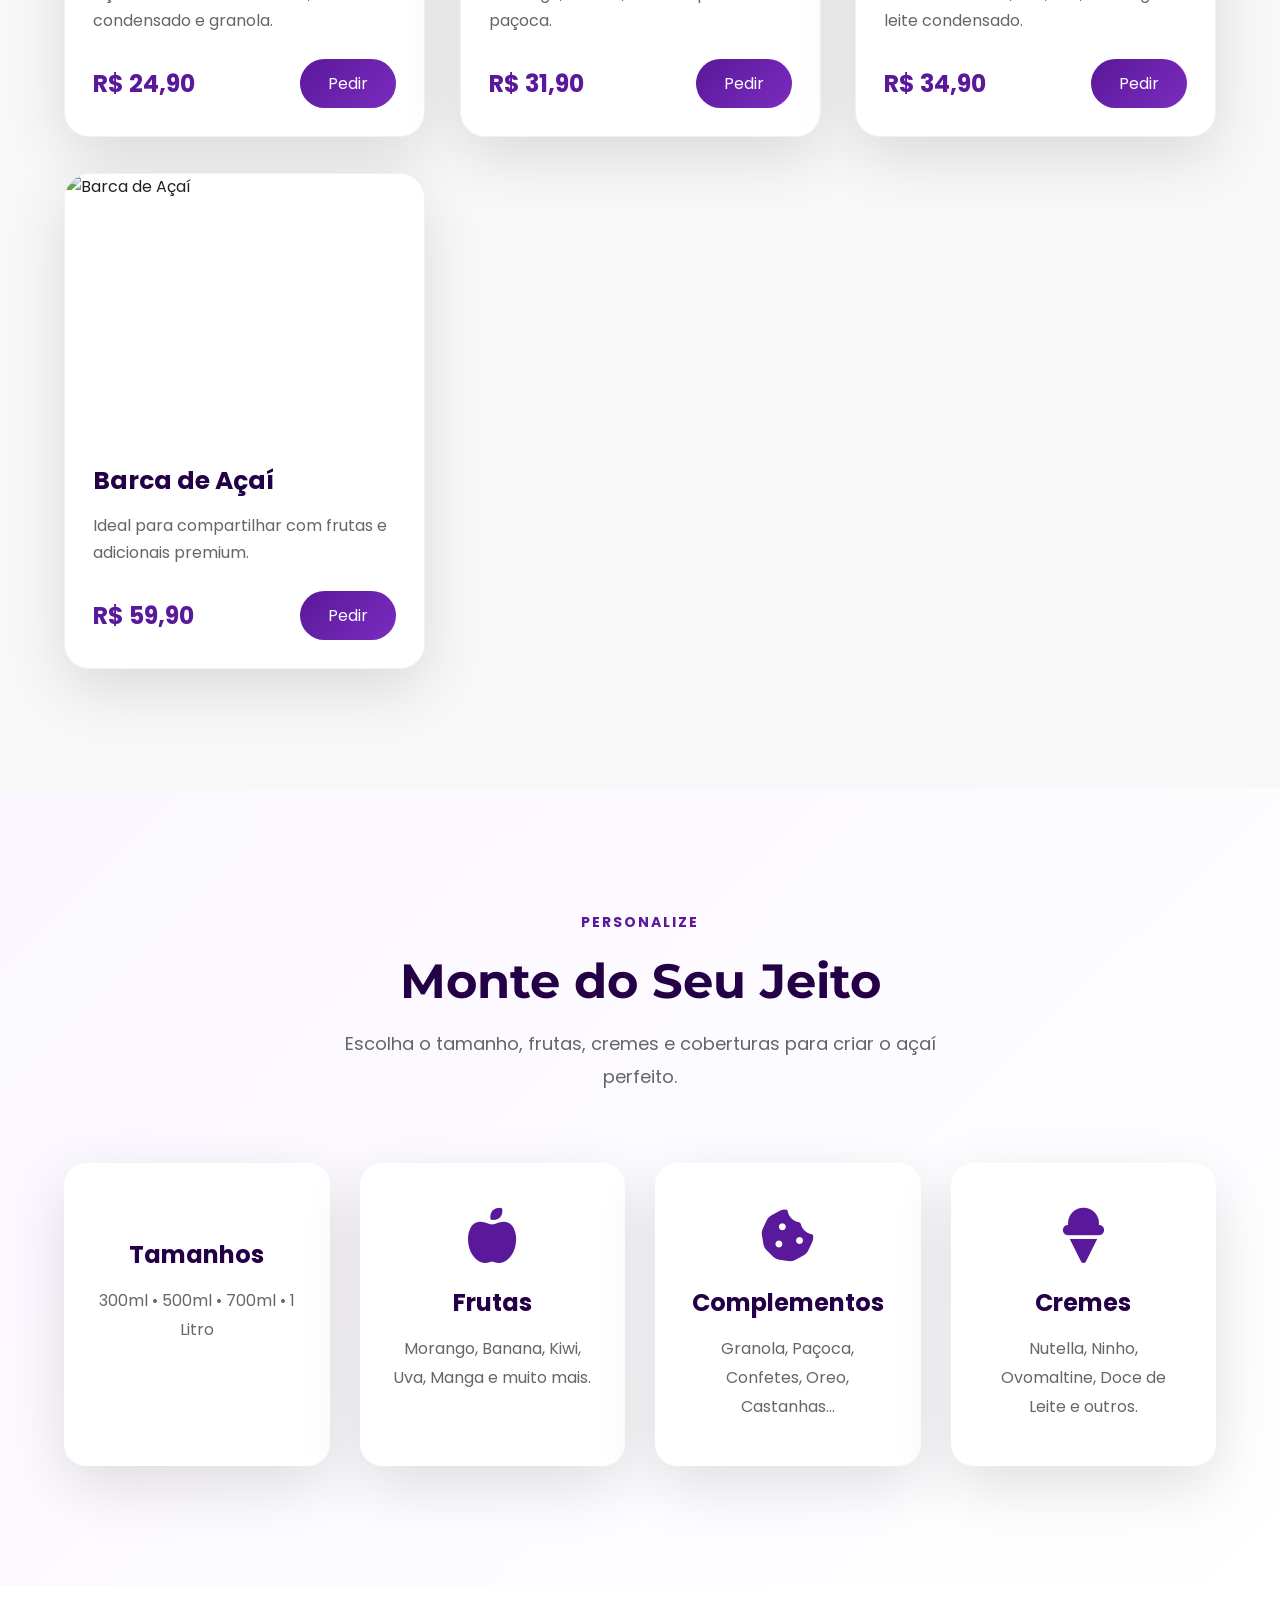
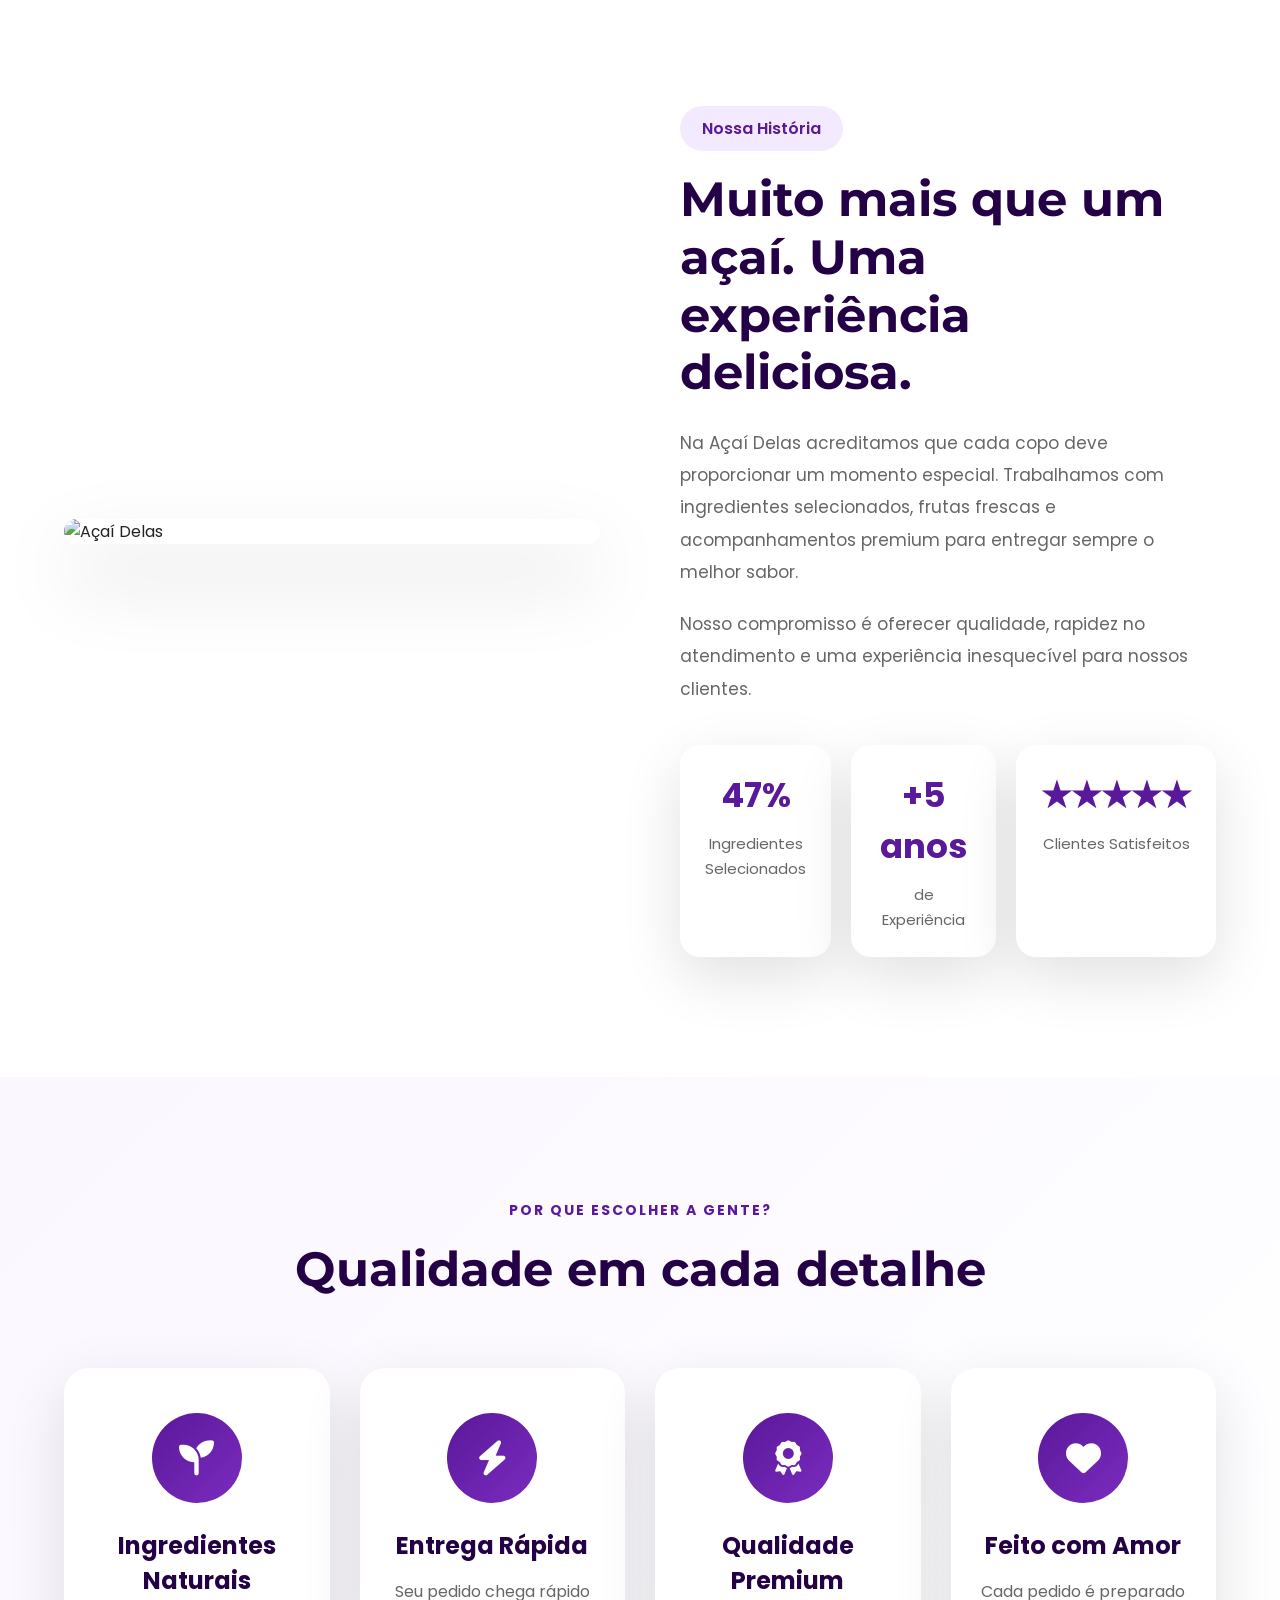
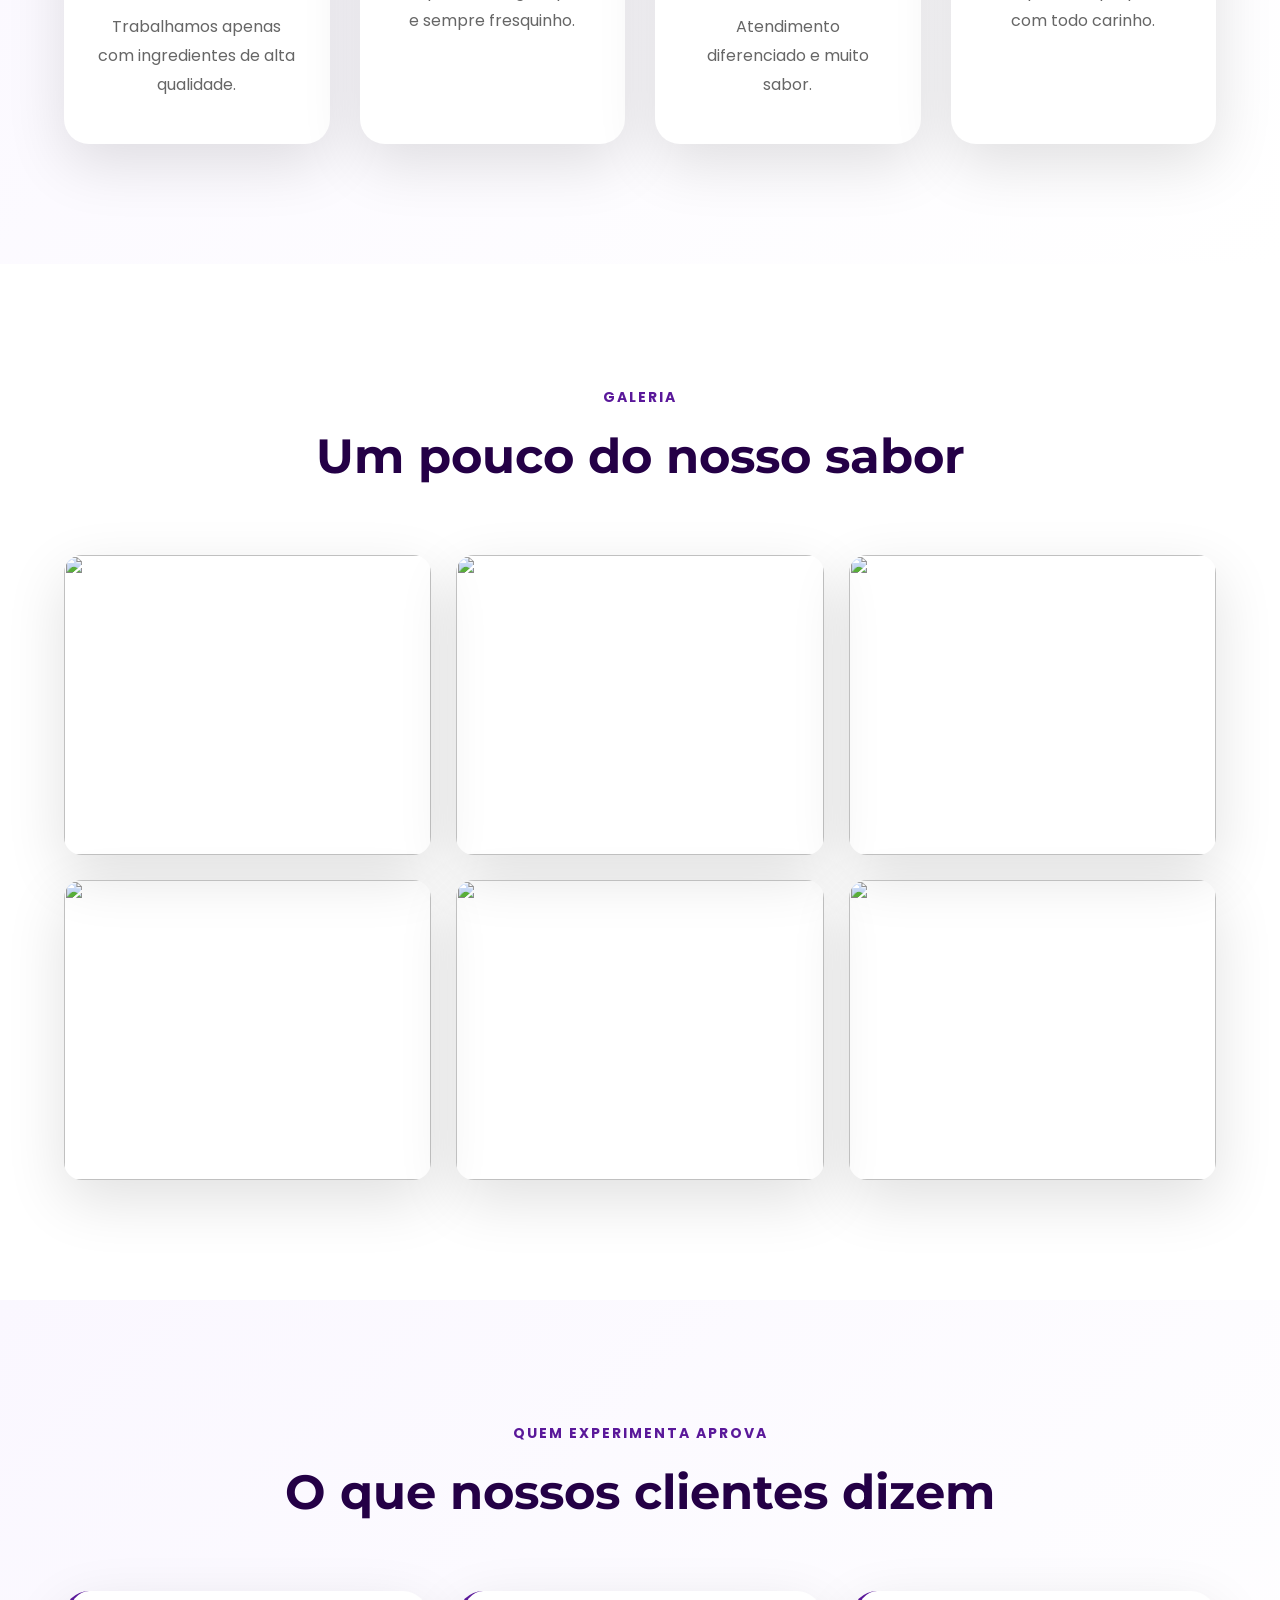
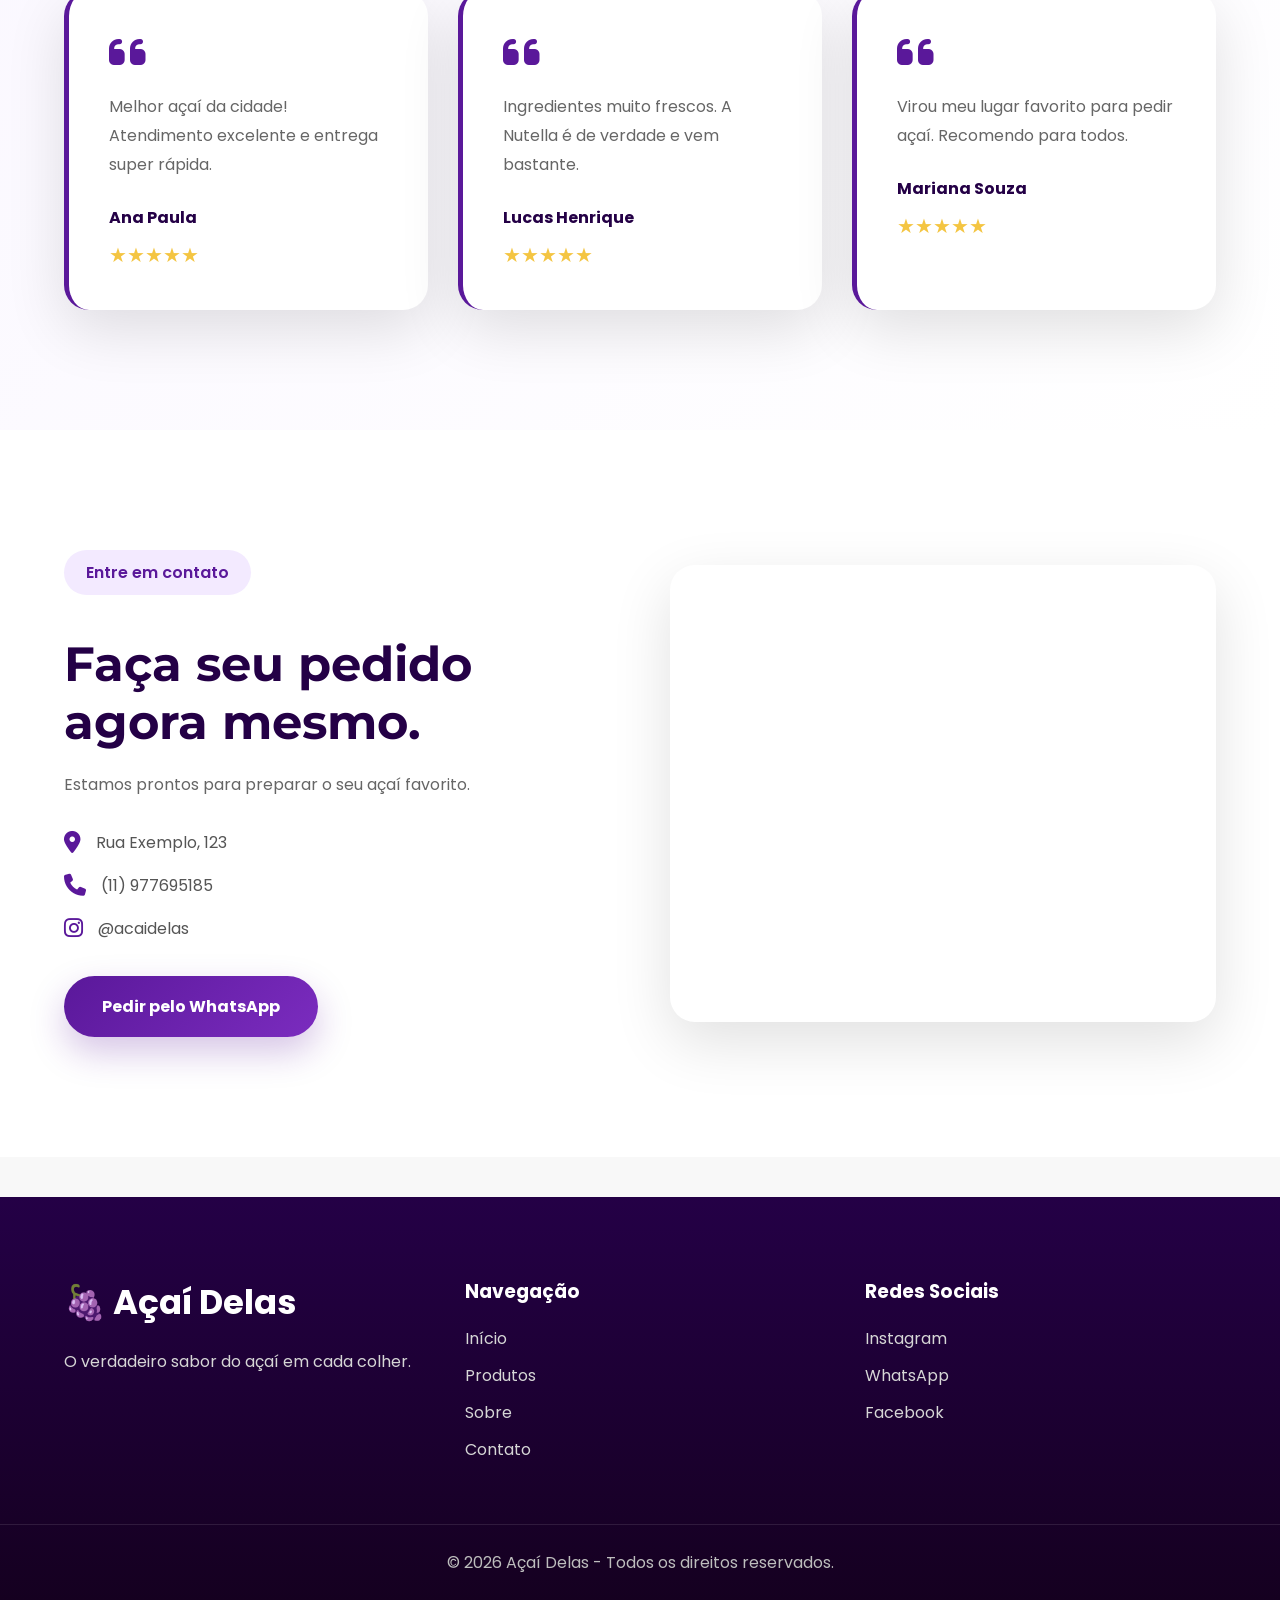
==== commit 39f37355: "Add files via upload" ====
--- a/index.html
+++ b/index.html
@@ -830,7 +830,7 @@
 
 
 
-   
+   <script src="script.js"></script>
 
 </body>
 
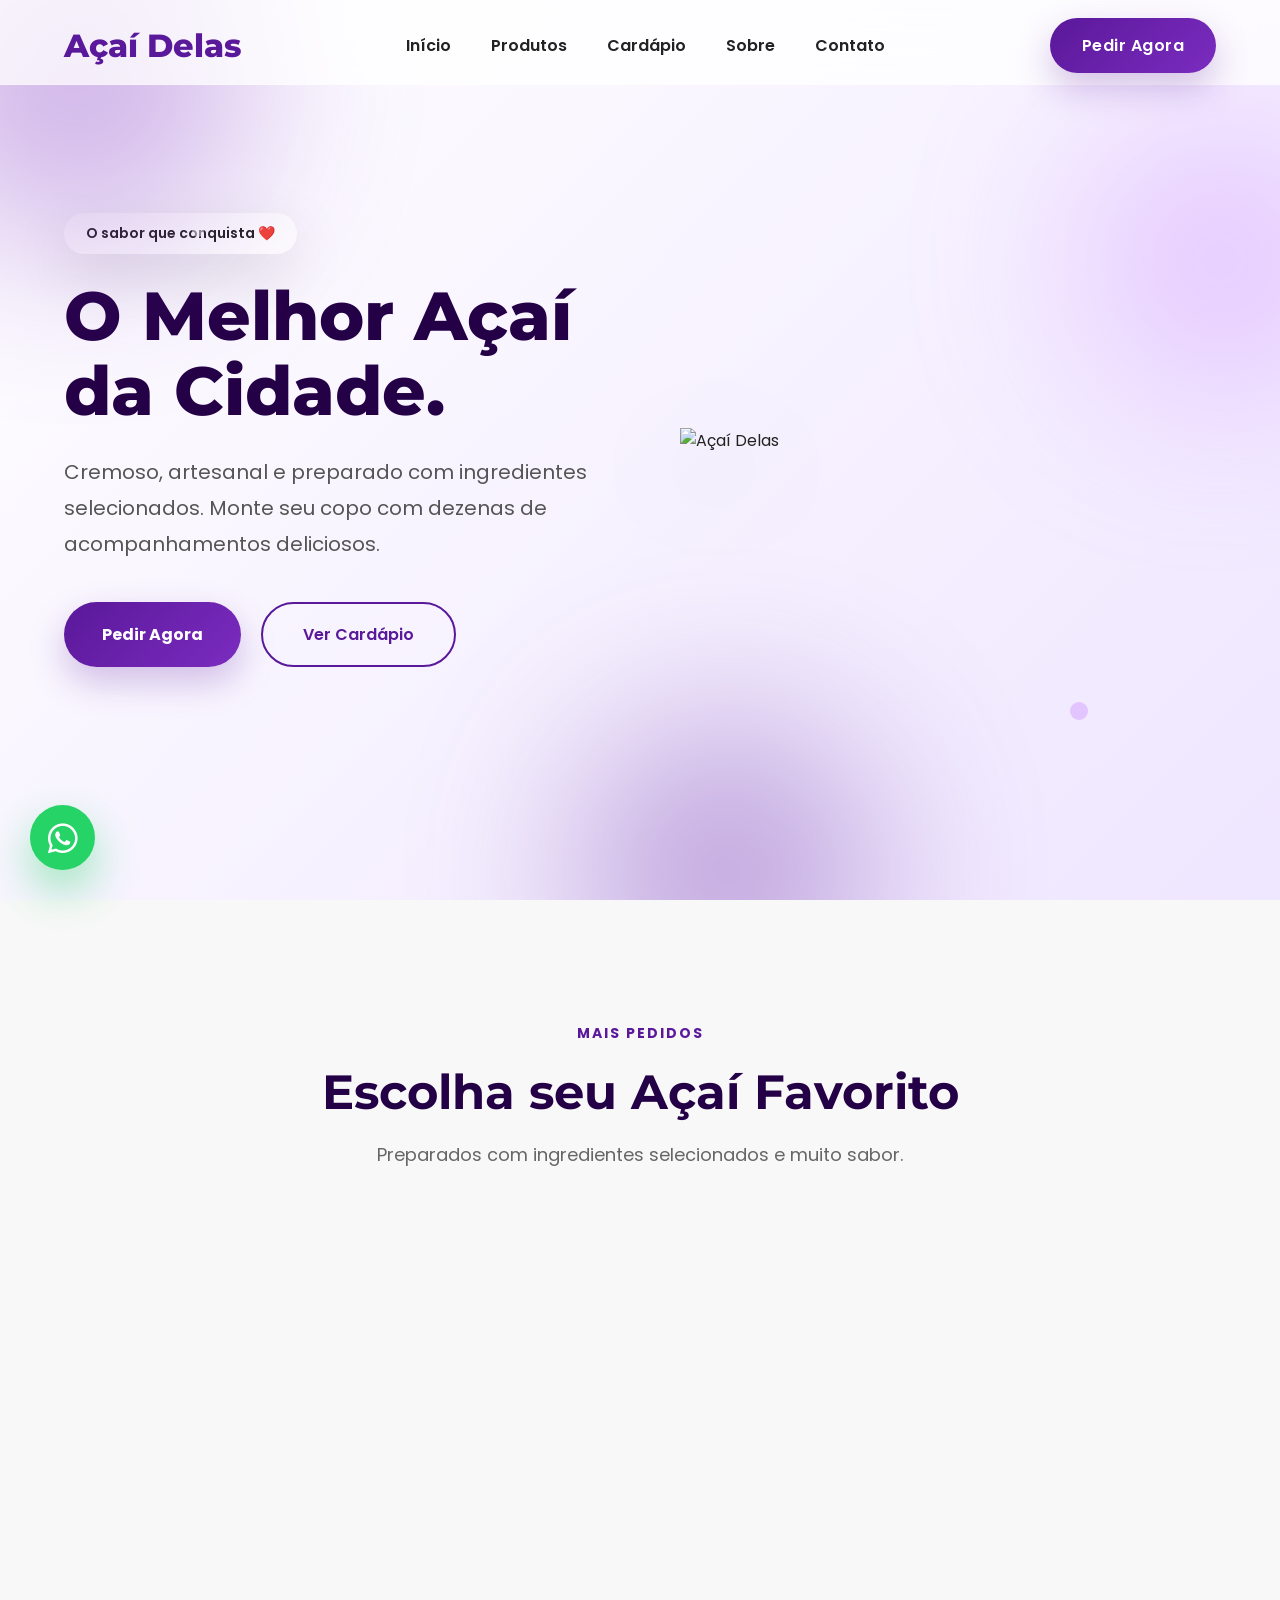
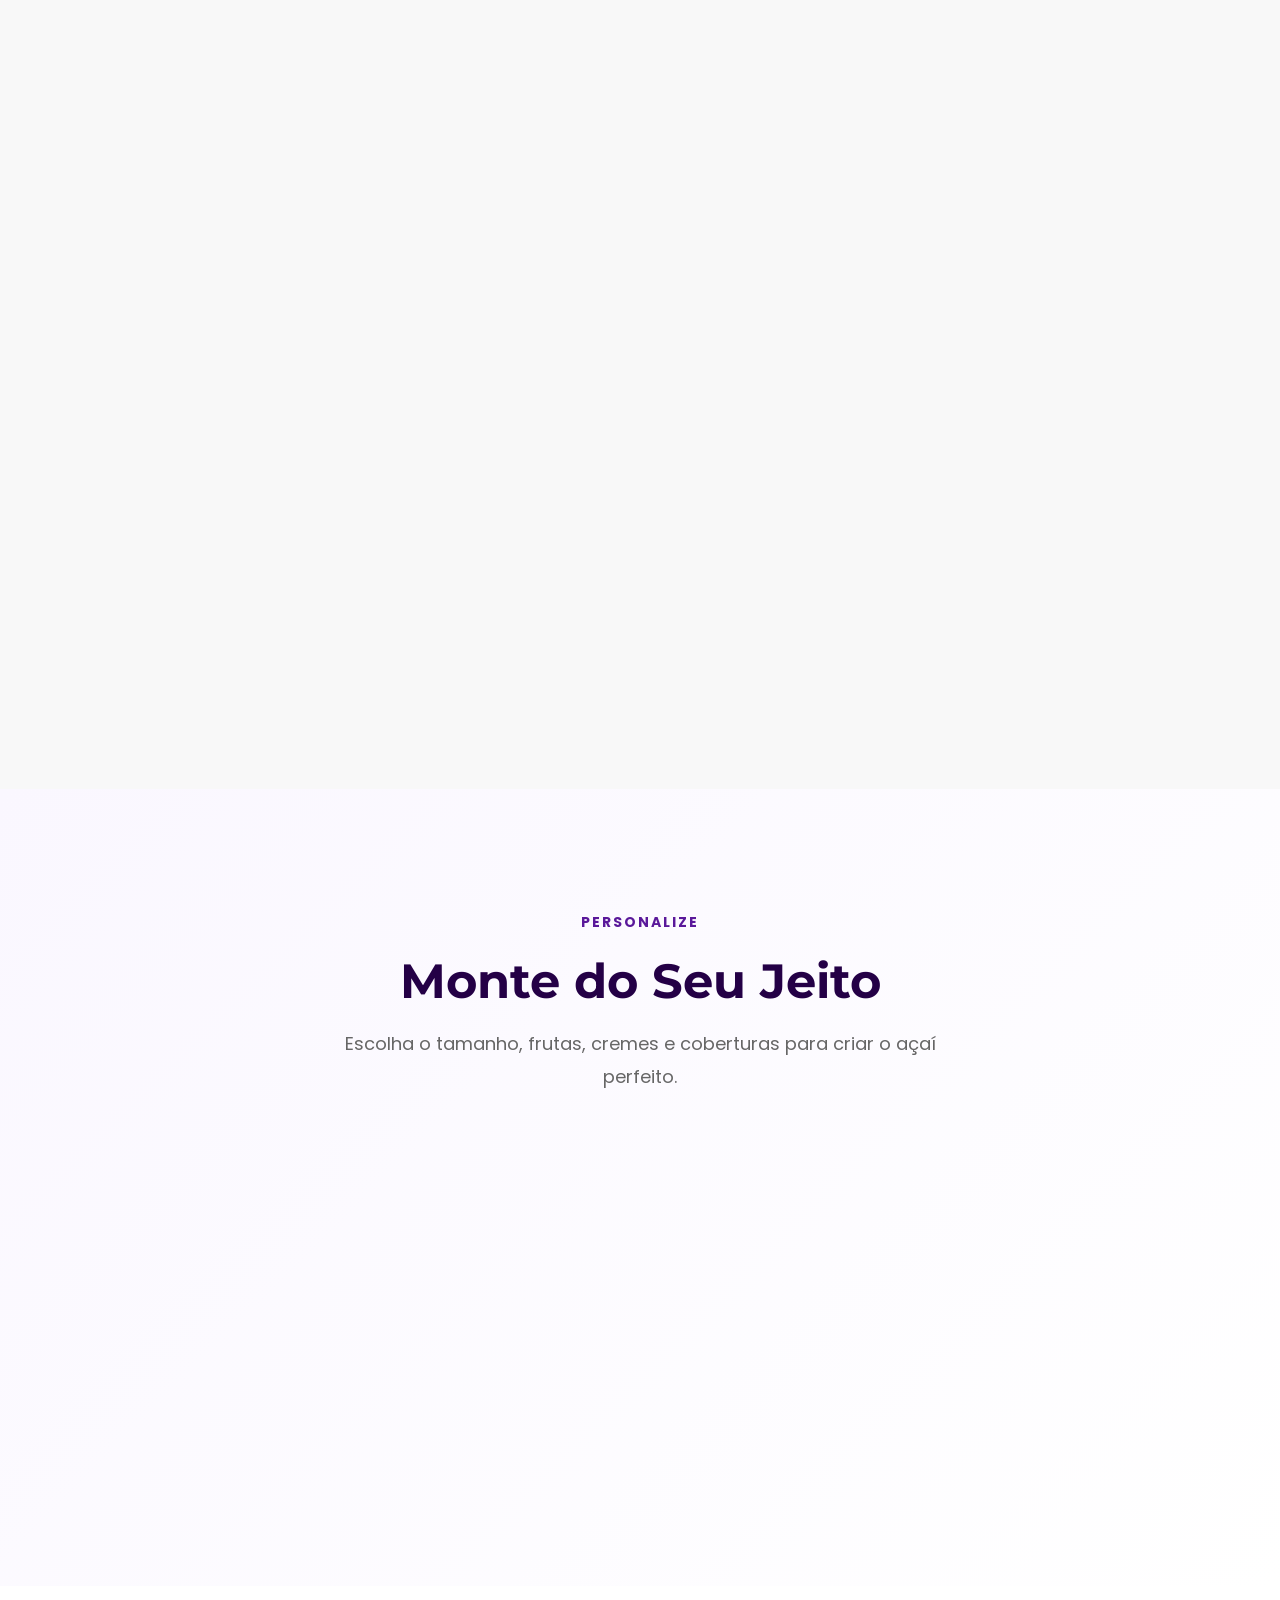
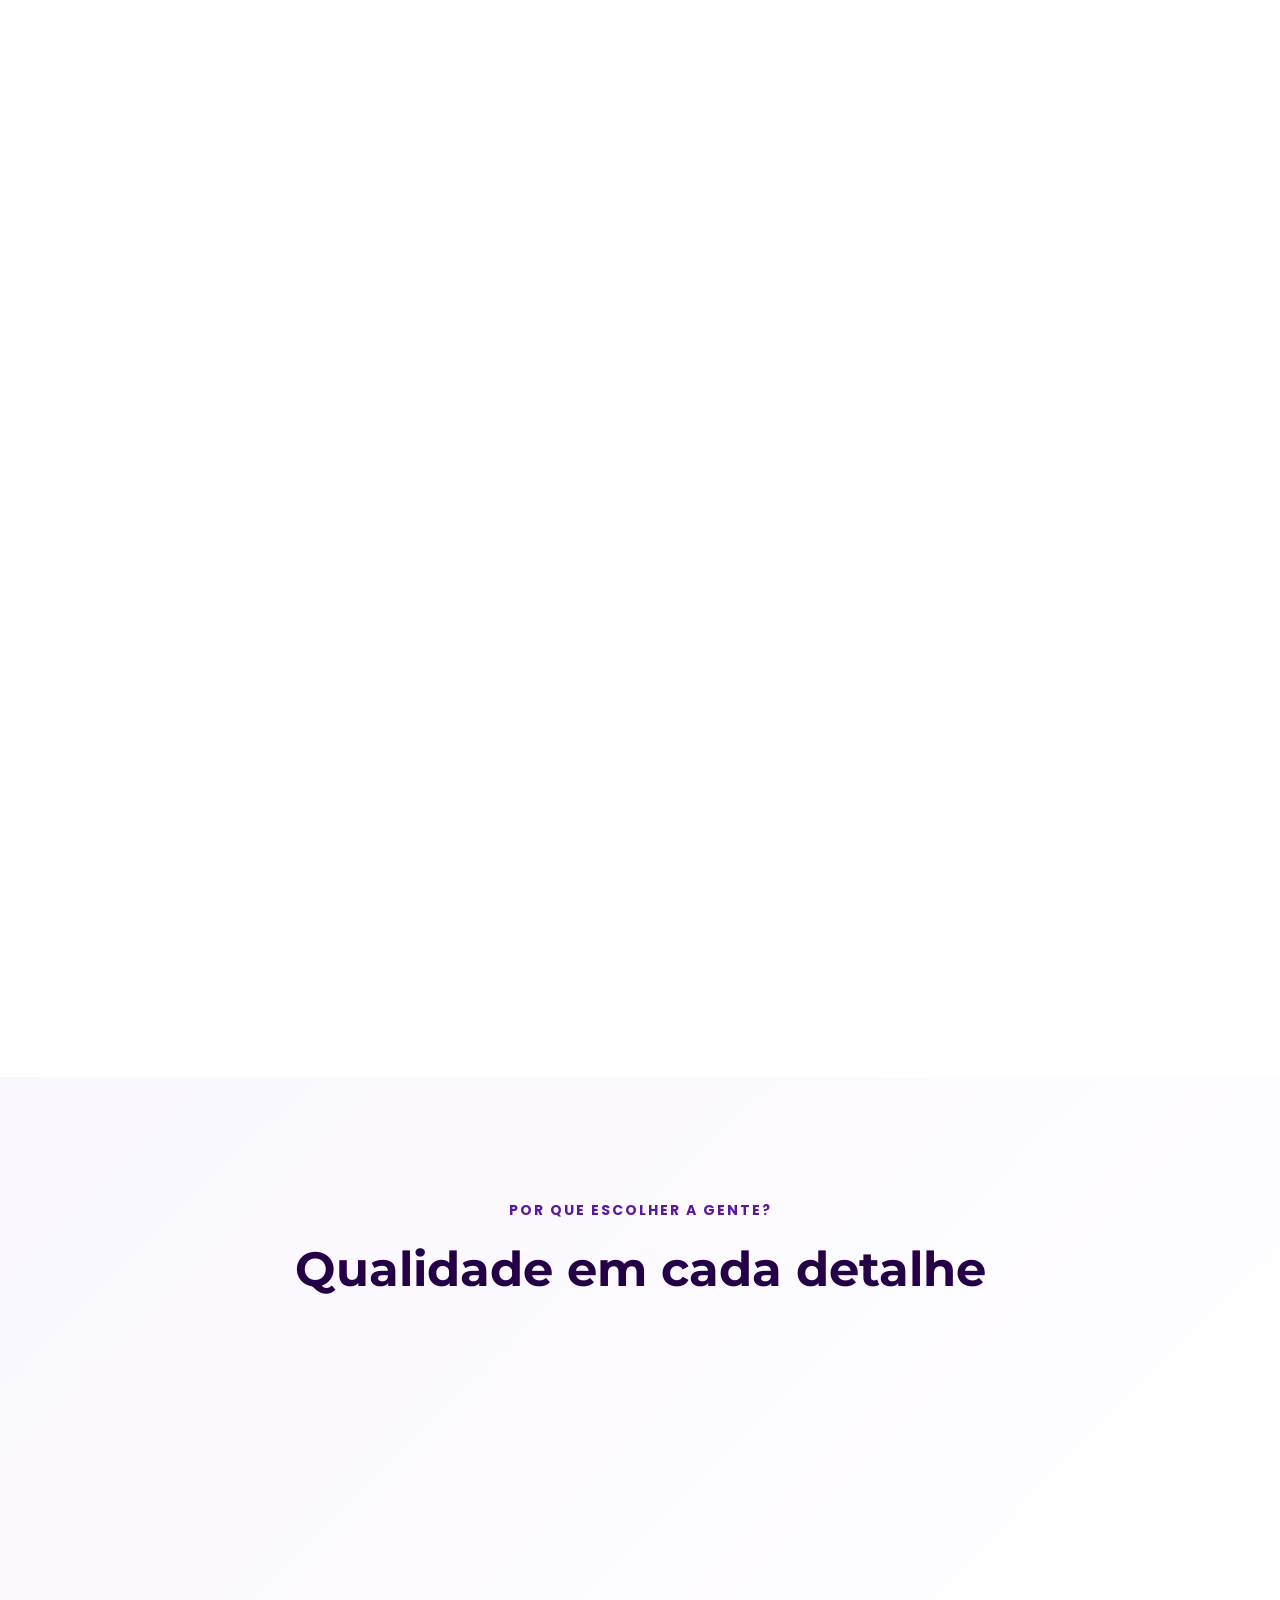
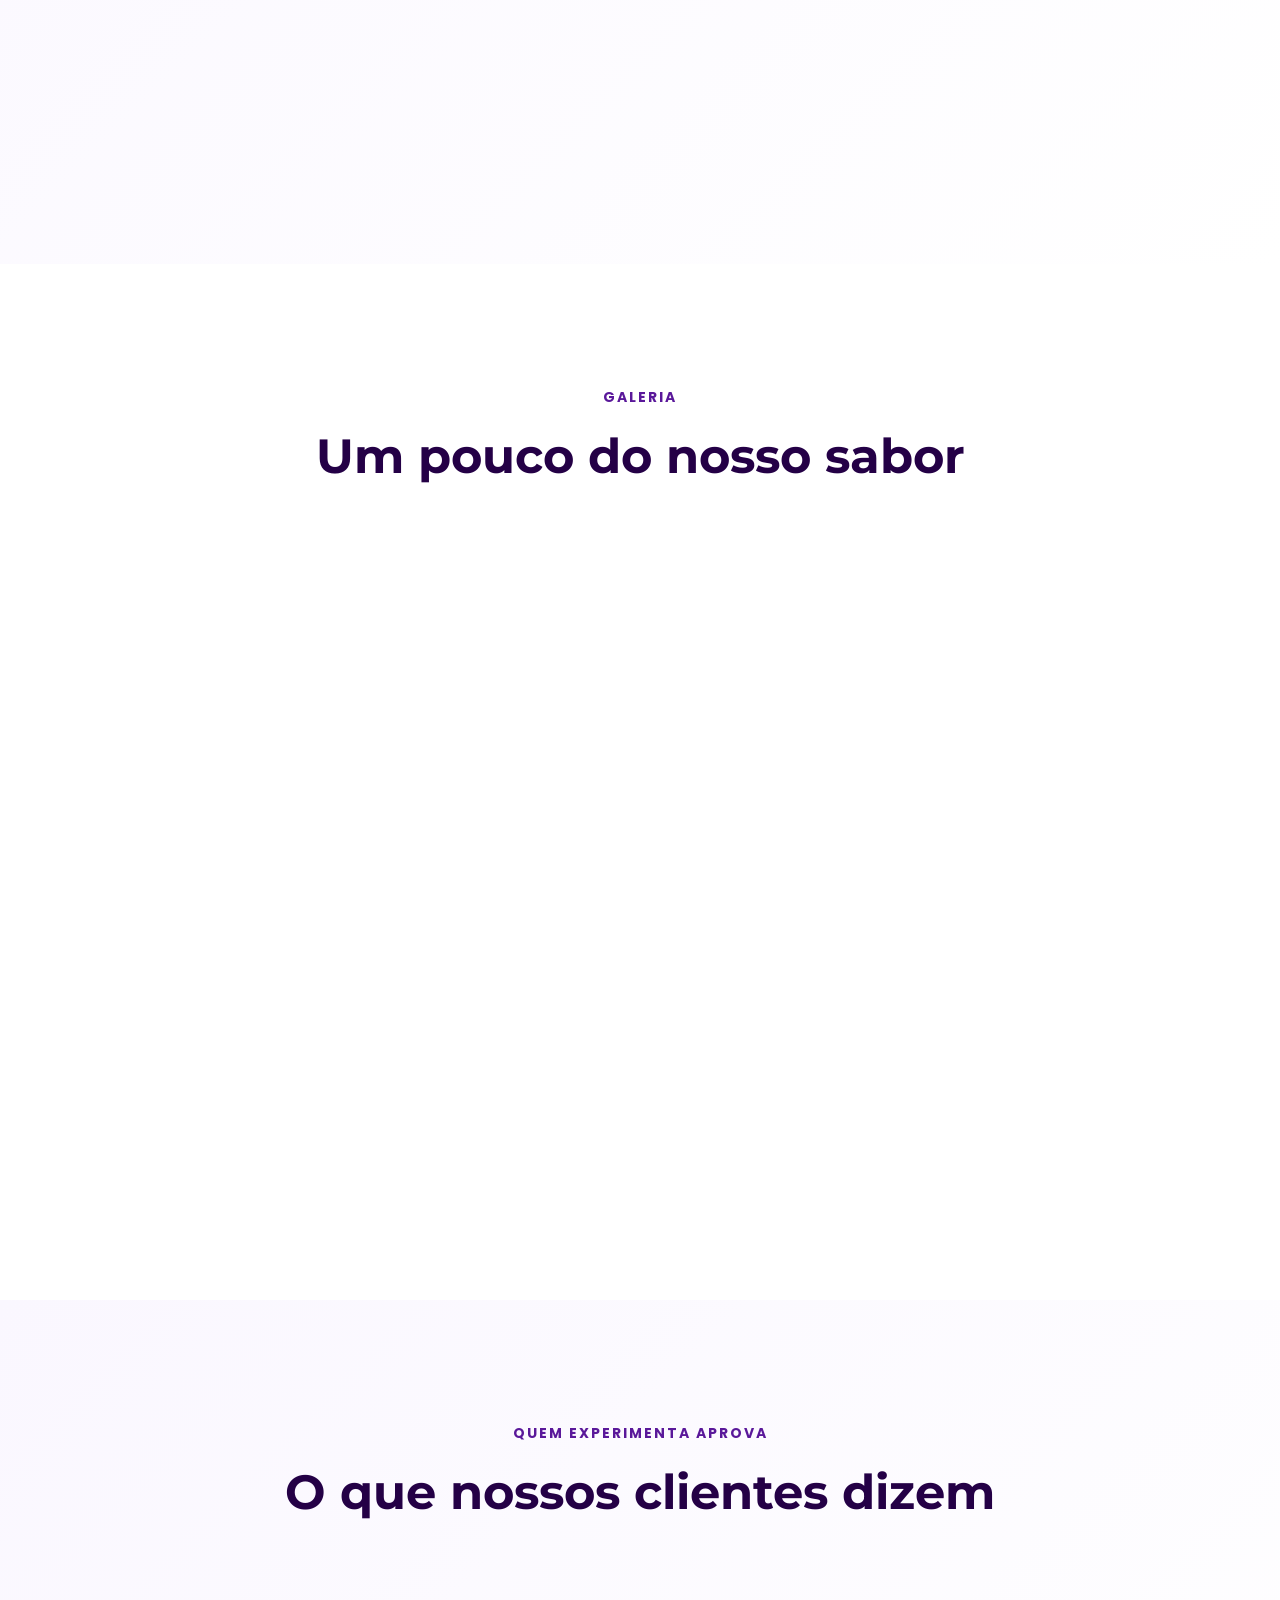
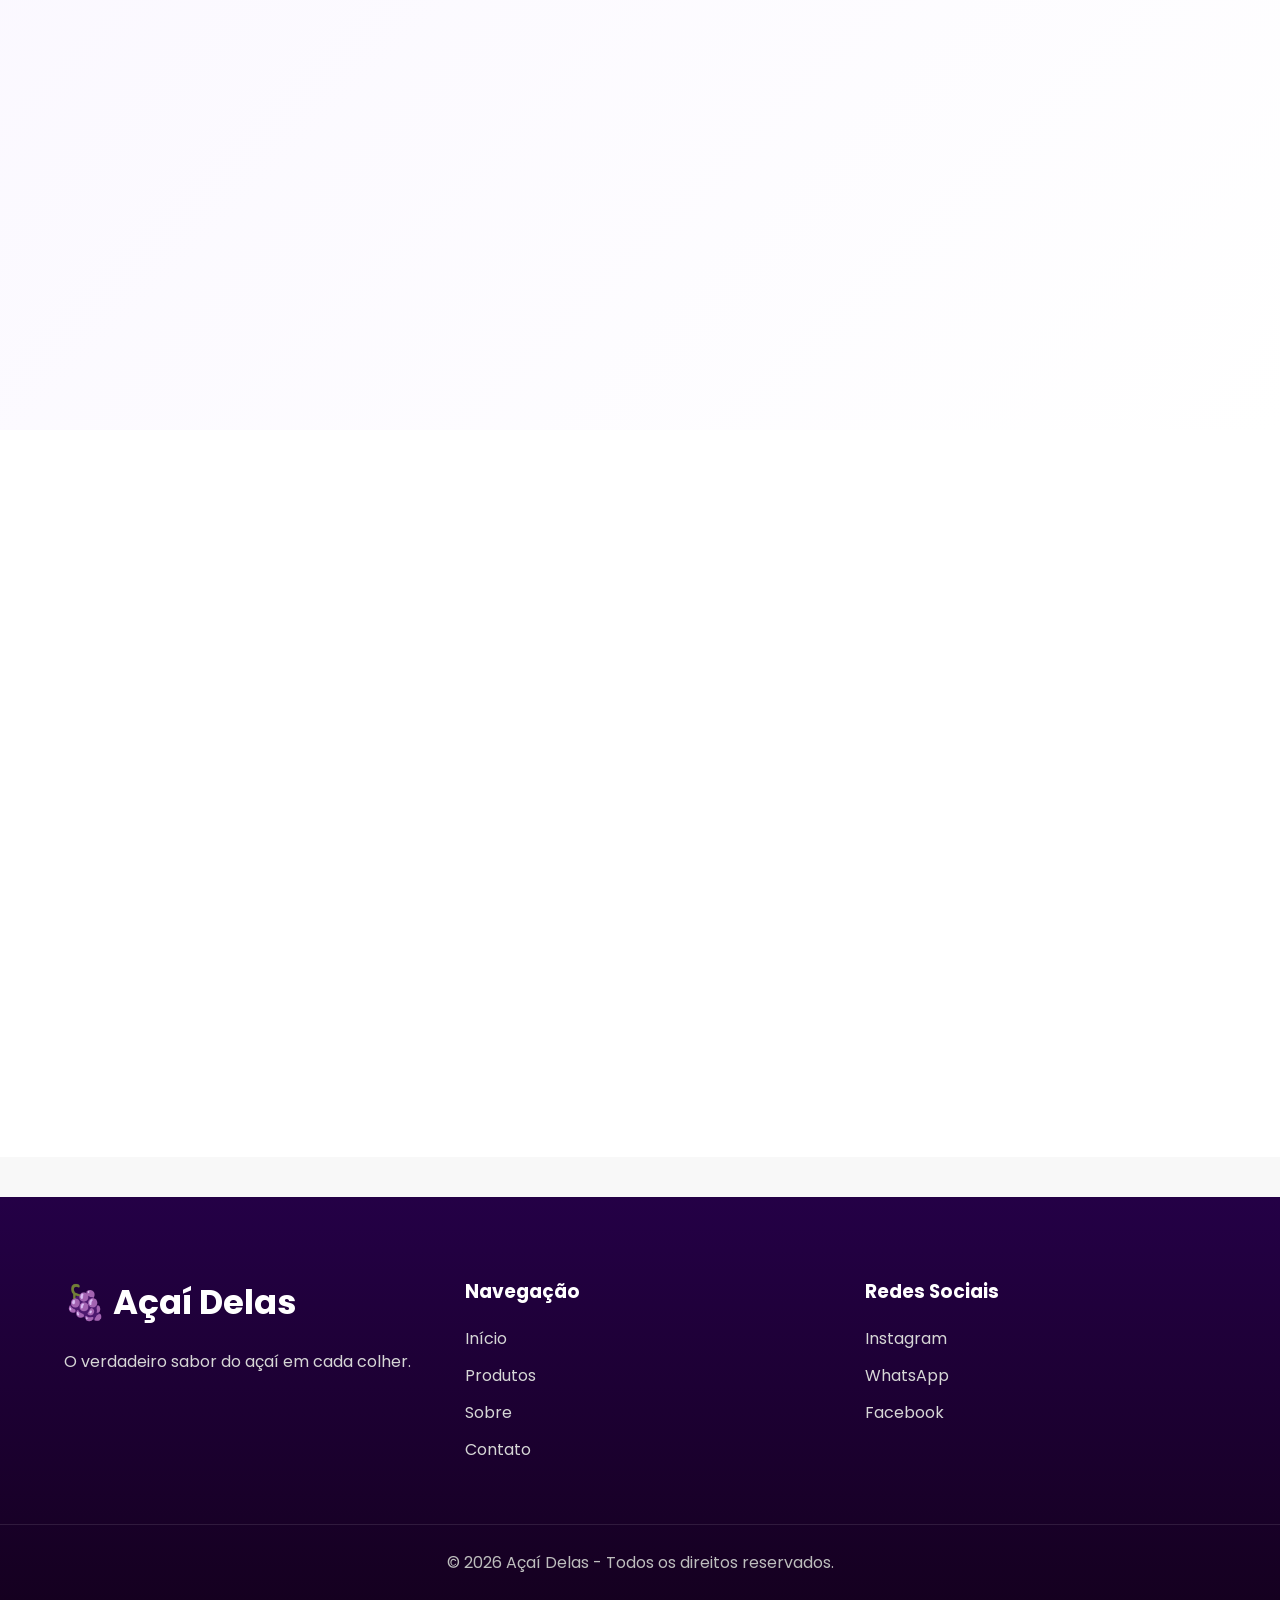
==== commit 39d4942c: "Add files via upload" ====
--- a/index.html
+++ b/index.html
@@ -830,8 +830,8 @@
 
 
 
-   <script src="script.js"></script>
-
+    
+<script src="script.js"></script>
 </body>
 
 </html>
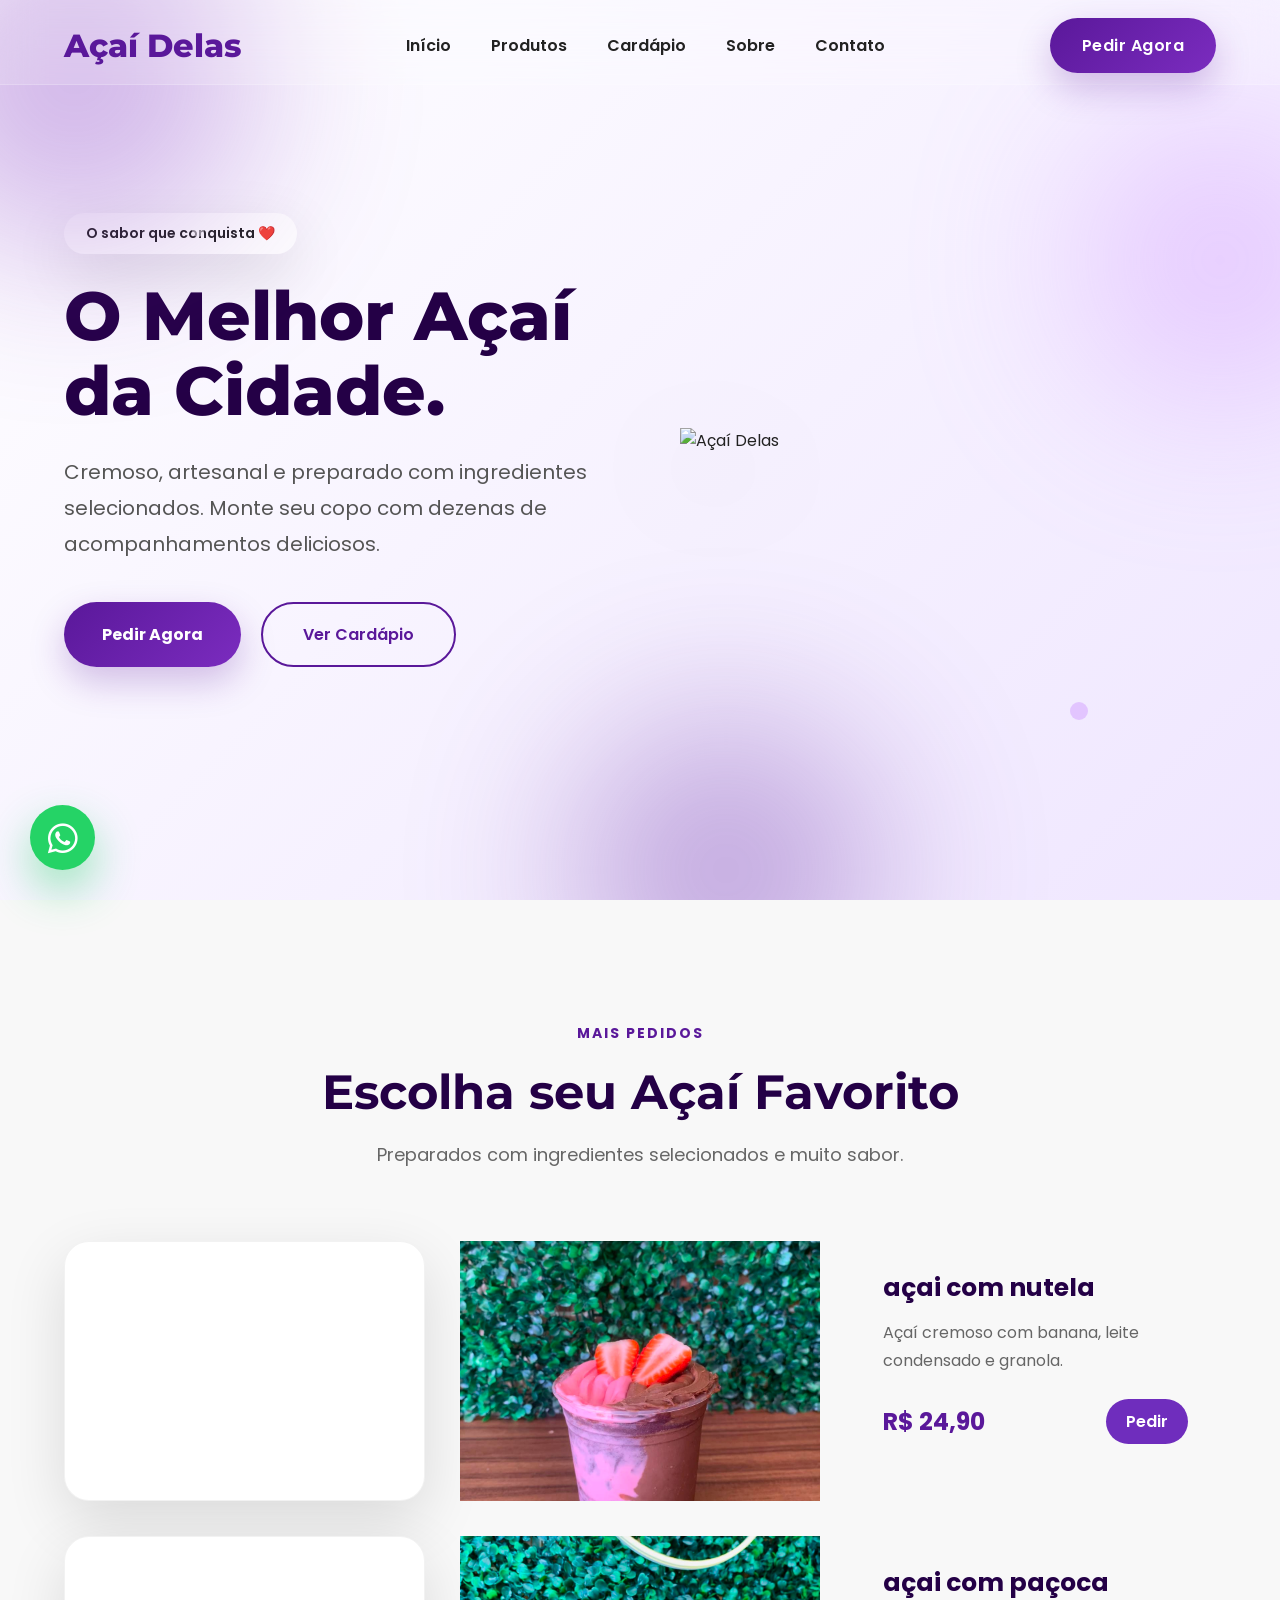
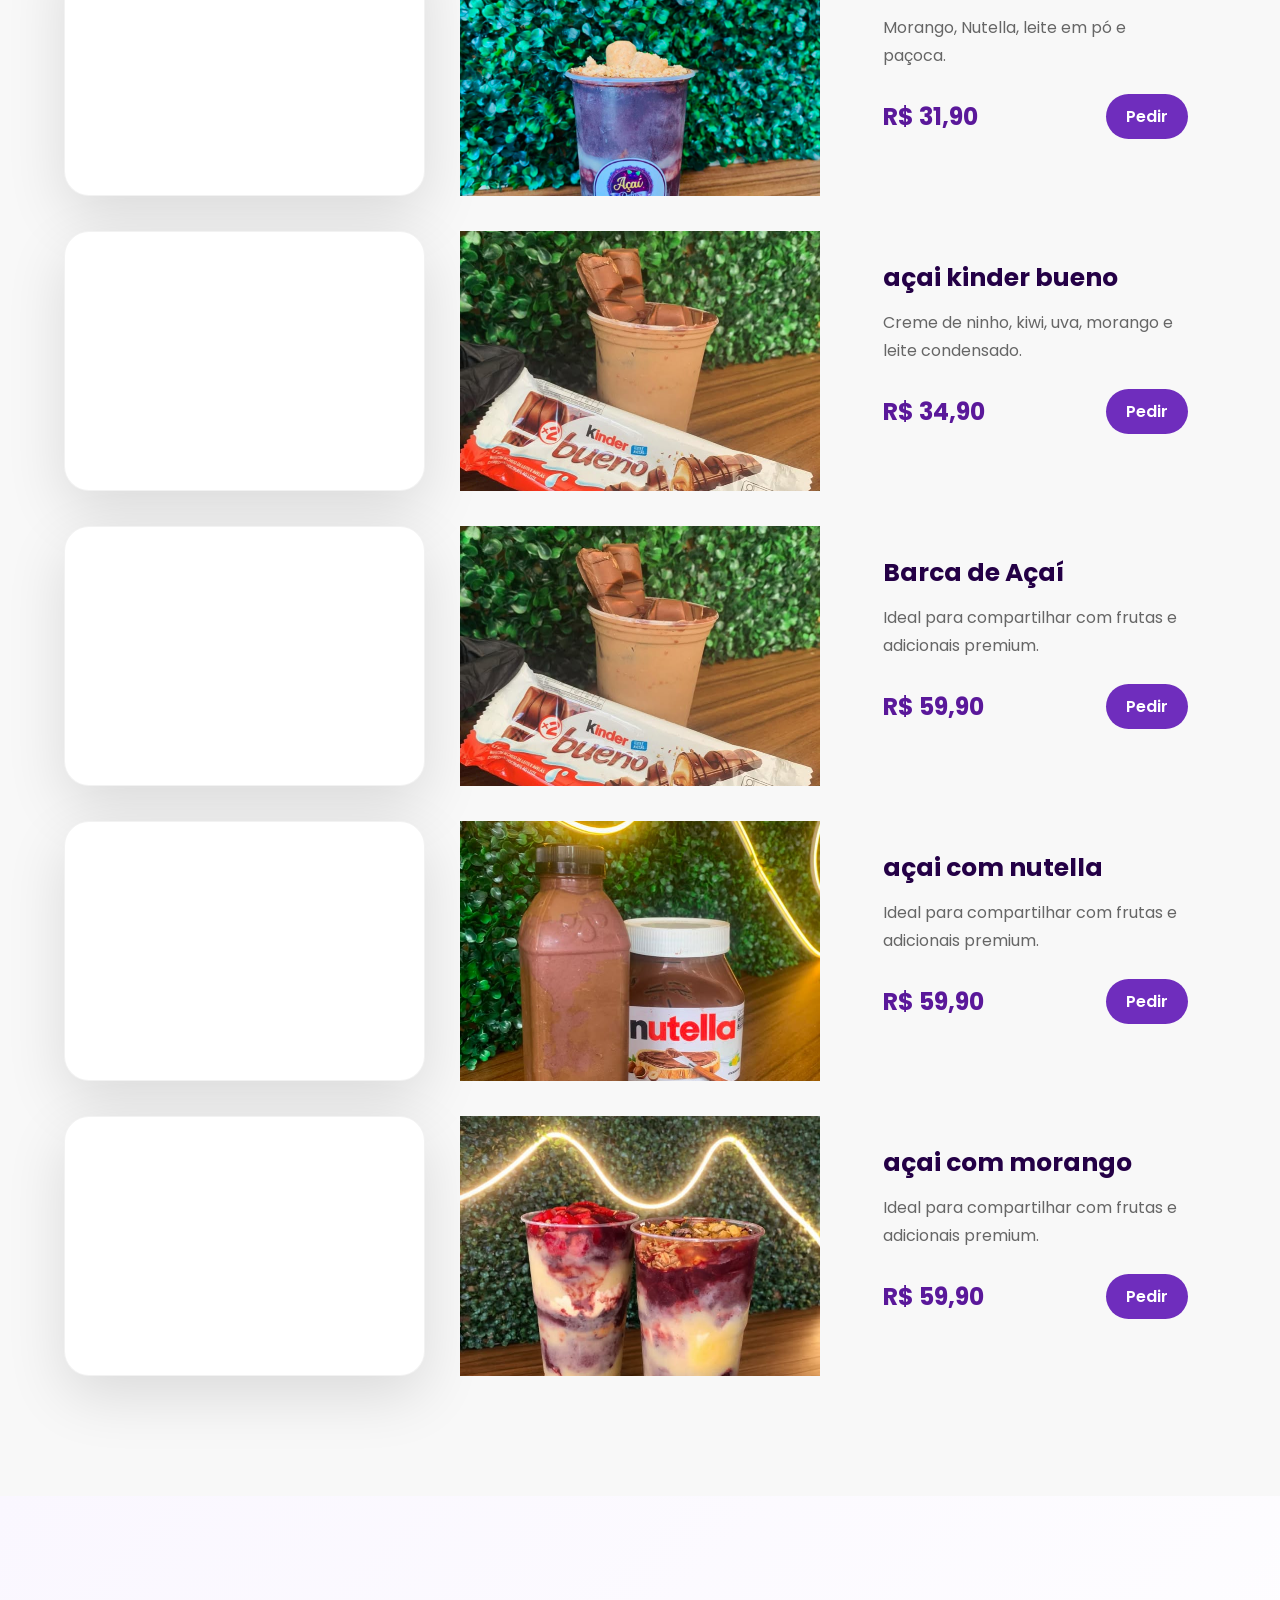
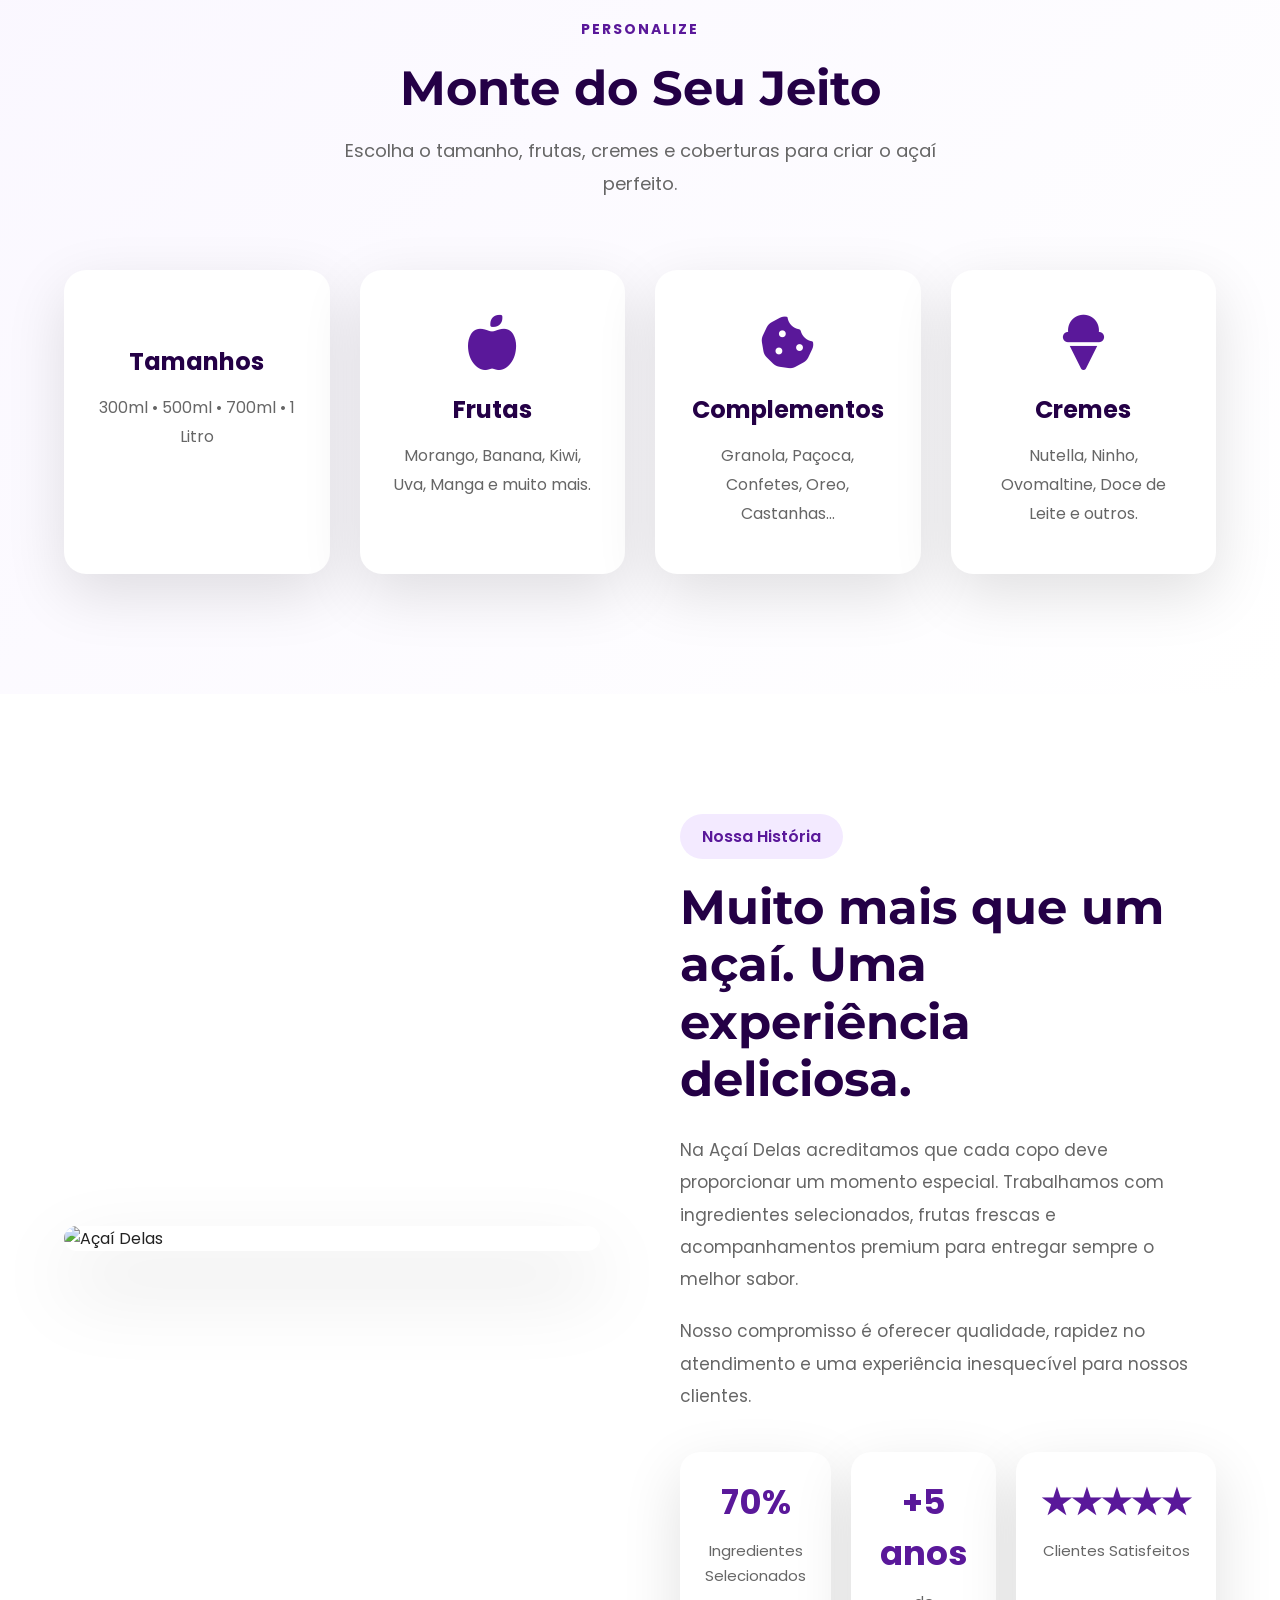
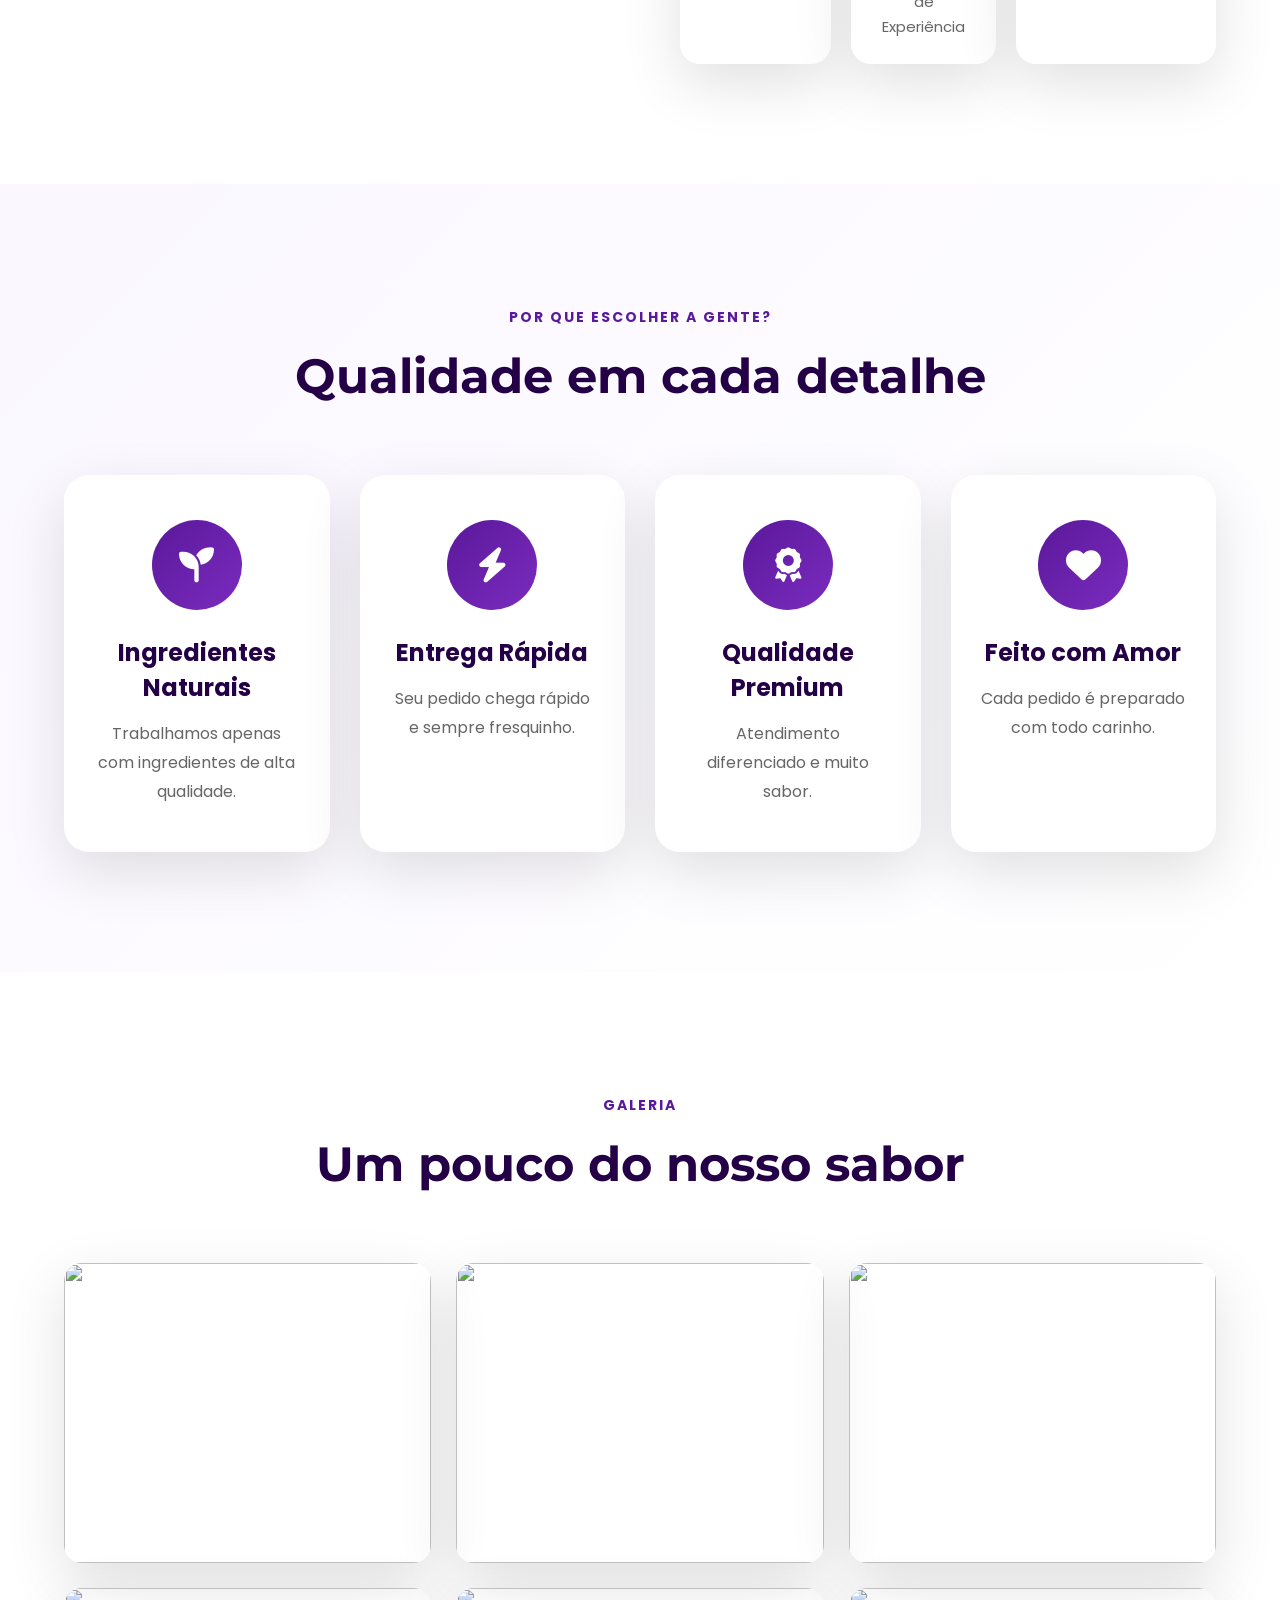
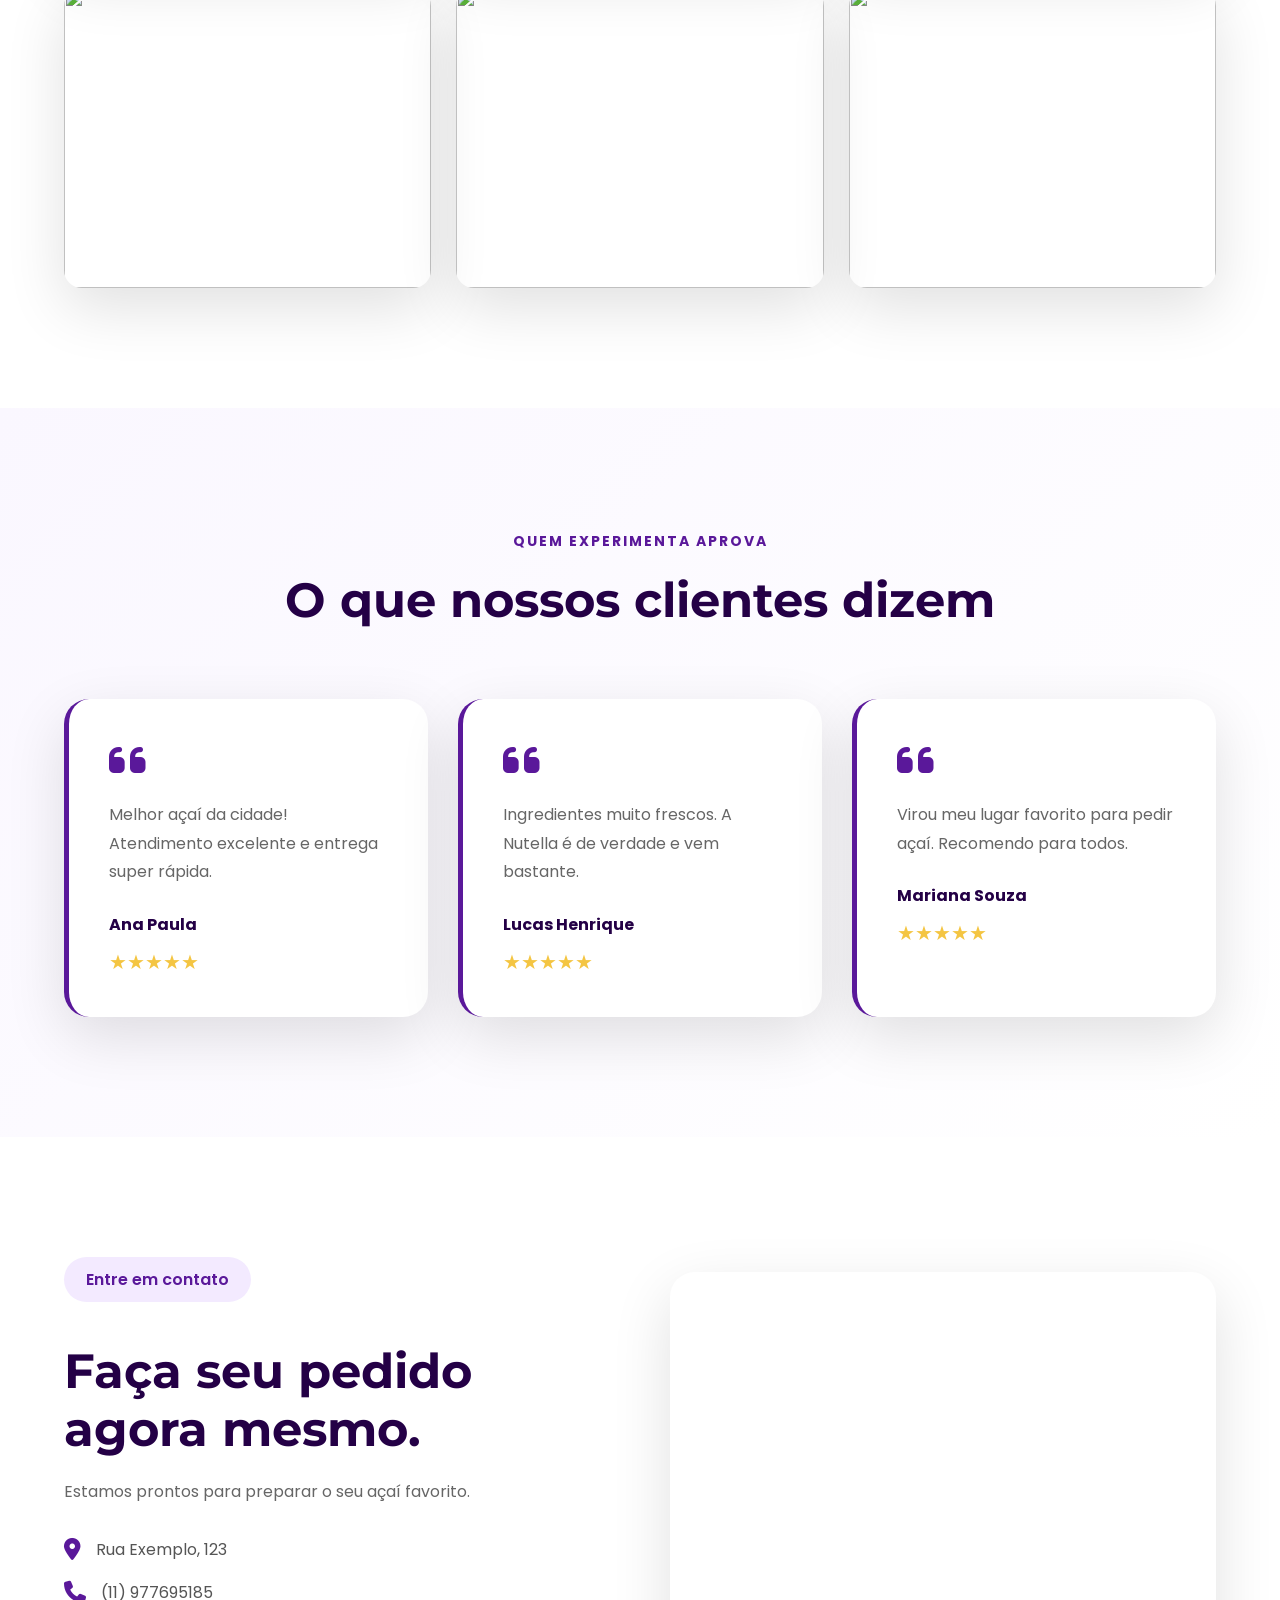
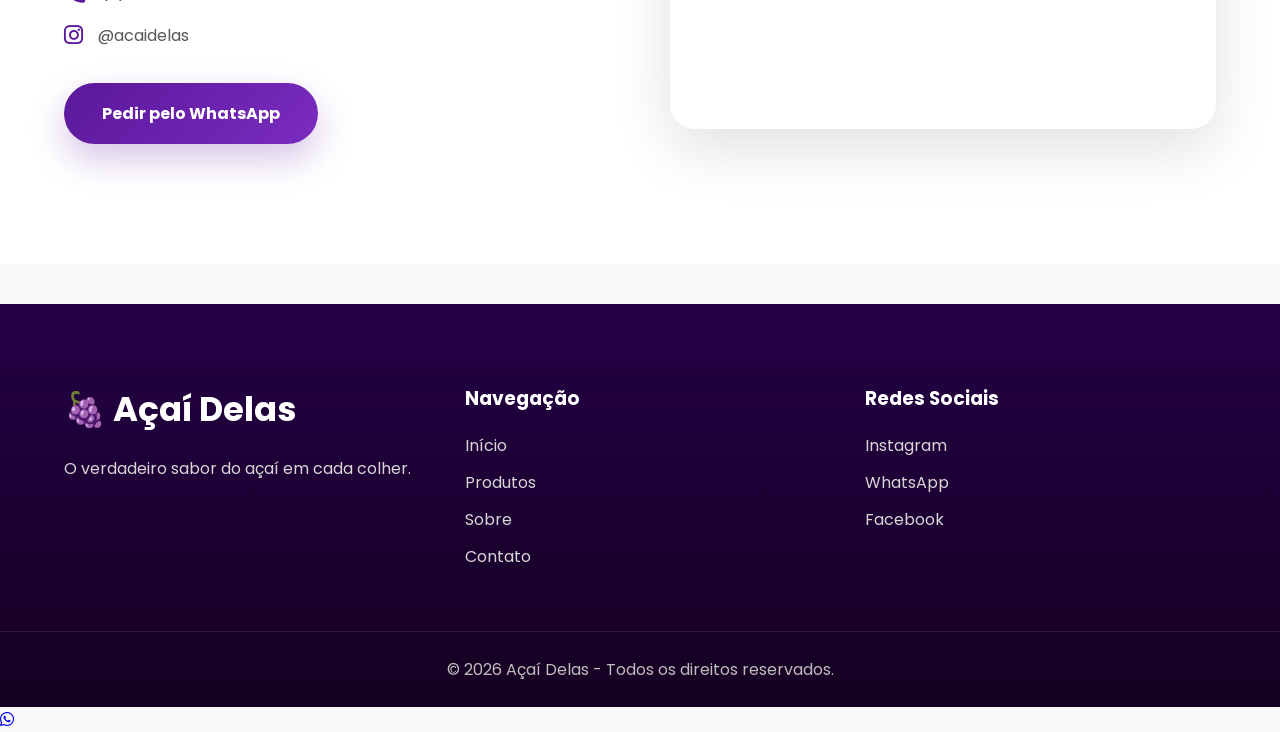
==== commit 52d659a6: "Add files via upload" ====
--- a/index.html
+++ b/index.html
@@ -175,7 +175,7 @@
                     assets/images/hero-acai.png
                 -->
 
-                <img src="assets/images/hero-acai.png" alt="Açaí Delas">
+                <img src="capa luana.jpg" alt="Açaí Delas">
 
             </div>
 
@@ -204,18 +204,18 @@
 
                 <!-- Produto 1 -->
 
-                <article class="product-card">
+                 <article class="product-card" onclick="abrirProduto('açai com nutela')"></article>
 
                     <div class="product-image">
 
                         <!-- Substitua pela imagem -->
-                        <img src="assets/images/produto1.jpg" alt="Açaí Tradicional">
+                        <img src="açai 1.jpg" alt=" açai com nutela">
 
                     </div>
 
                     <div class="product-info">
 
-                        <h3>Açaí Tradicional</h3>
+                        <h3>açai com nutela</h3>
 
                         <p>
                             Açaí cremoso com banana, leite condensado e granola.
@@ -225,7 +225,7 @@
 
                             <span>R$ 24,90</span>
 
-                            <a href="#">Pedir</a>
+                            <a href="#" onclick="event.stopPropagation()">Pedir</a>
 
                         </div>
 
@@ -235,17 +235,20 @@
 
                 <!-- Produto 2 -->
 
-                <article class="product-card">
+                <article class="product-card" onclick="abrirProduto('açai com paçoca')"></article>
 
                     <div class="product-image">
 
-                        <img src="assets/images/produto2.jpg" alt="Açaí Premium">
-
-                    </div>
-
+                        <img src="acai 2.pjn.jpg" alt="açai com paçoca">
+
+                      </div> 
+                
+  
                     <div class="product-info">
-
-                        <h3>Açaí Premium</h3>
+                    
+                     
+            
+                        <h3>açai com paçoca</h3>
 
                         <p>
                             Morango, Nutella, leite em pó e paçoca.
@@ -255,7 +258,7 @@
 
                             <span>R$ 31,90</span>
 
-                            <a href="#">Pedir</a>
+                             <a href="#" onclick="event.stopPropagation()">Pedir</a>
 
                         </div>
 
@@ -265,17 +268,17 @@
 
                 <!-- Produto 3 -->
 
-                <article class="product-card">
+                 <article class="product-card" onclick="abrirProduto('açai kinder bueno')"></article>
 
                     <div class="product-image">
 
-                        <img src="assets/images/produto3.jpg" alt="Copo Especial">
+                        <img src="açai 3.pnj.jpg" alt=" açai kinder bueno">
 
                     </div>
 
                     <div class="product-info">
 
-                        <h3>Copo Especial</h3>
+                        <h3>açai kinder bueno</h3>
 
                         <p>
                             Creme de ninho, kiwi, uva, morango e leite condensado.
@@ -285,7 +288,7 @@
 
                             <span>R$ 34,90</span>
 
-                            <a href="#">Pedir</a>
+                             <a href="#" onclick="event.stopPropagation()">Pedir</a>
 
                         </div>
 
@@ -295,11 +298,11 @@
 
                 <!-- Produto 4 -->
 
-                <article class="product-card">
+                 <article class="product-card" onclick="abrirProduto('tradicional')"></article>
 
                     <div class="product-image">
 
-                        <img src="assets/images/produto4.jpg" alt="Barca de Açaí">
+                        <img src="açai 4.pnj.jpg" alt="Barca de Açaí">
 
                     </div>
 
@@ -315,7 +318,62 @@
 
                             <span>R$ 59,90</span>
 
-                            <a href="#">Pedir</a>
+                             <a href="#" onclick="event.stopPropagation()">Pedir</a>
+
+                        </div>
+
+                    </div>
+ 
+                    <!-- Produto 5 -->
+ 
+                 <article class="product-card" onclick="abrirProduto('açai com nutella' )"></article>
+
+                    <div class="product-image">
+
+                        <img src="açai 5.pnj.jpg" alt="açai com nutella ">
+
+                    </div>
+
+                    <div class="product-info">
+
+                        <h3>açai com nutella</h3>
+
+                        <p>
+                            Ideal para compartilhar com frutas e adicionais premium.
+                        </p>
+
+                        <div class="product-footer">
+
+                            <span>R$ 59,90</span>
+
+                             <a href="#" onclick="event.stopPropagation()">Pedir</a>
+
+                        </div>
+
+                    </div>
+
+                    <!-- Produto 6 -->
+                 <article class="product-card" onclick="abrirProduto('açai com morango')"></article>
+
+                    <div class="product-image">
+
+                        <img src="açai 6.pnj.jpg" alt="açai com morango">
+
+                    </div>
+
+                    <div class="product-info">
+
+                        <h3>açai com morango</h3>
+
+                        <p>
+                            Ideal para compartilhar com frutas e adicionais premium.
+                        </p>
+
+                        <div class="product-footer">
+
+                            <span>R$ 59,90</span>
+
+                             <a href="#" onclick="event.stopPropagation()">Pedir</a>
 
                         </div>
 
@@ -831,7 +889,16 @@
 
 
     
-<script src="script.js"></script>
-</body>
+<script src="script.js"></script> 
+
+<a href="https://wa.me/SEUNUMERO" 
+class="whatsapp-float"
+target="_blank">
+
+<i class="fa-brands fa-whatsapp"></i>
+
+</a>
+
+</body> 
 
 </html>
--- a/style.css
+++ b/style.css
@@ -1961,4 +1961,59 @@
         padding: 40px 15px;
     }
 
+}
+
+
+
+.product-card{
+
+cursor:pointer;
+
+transition:.4s;
+
+}
+
+
+.product-card:hover{
+
+transform:translateY(-8px);
+
+box-shadow:0 15px 35px rgba(0,0,0,.15);
+
+}
+
+
+.product-card img{
+
+transition:.4s;
+
+}
+
+
+.product-card:hover img{
+
+transform:scale(1.05);
+
+}
+.product-footer a{
+
+background:#6f2dbd;
+
+color:white;
+
+padding:10px 20px;
+
+border-radius:30px;
+
+font-weight:600;
+
+transition:.3s;
+
+}
+
+
+.product-footer a:hover{
+
+background:#4c1d95;
+
 }
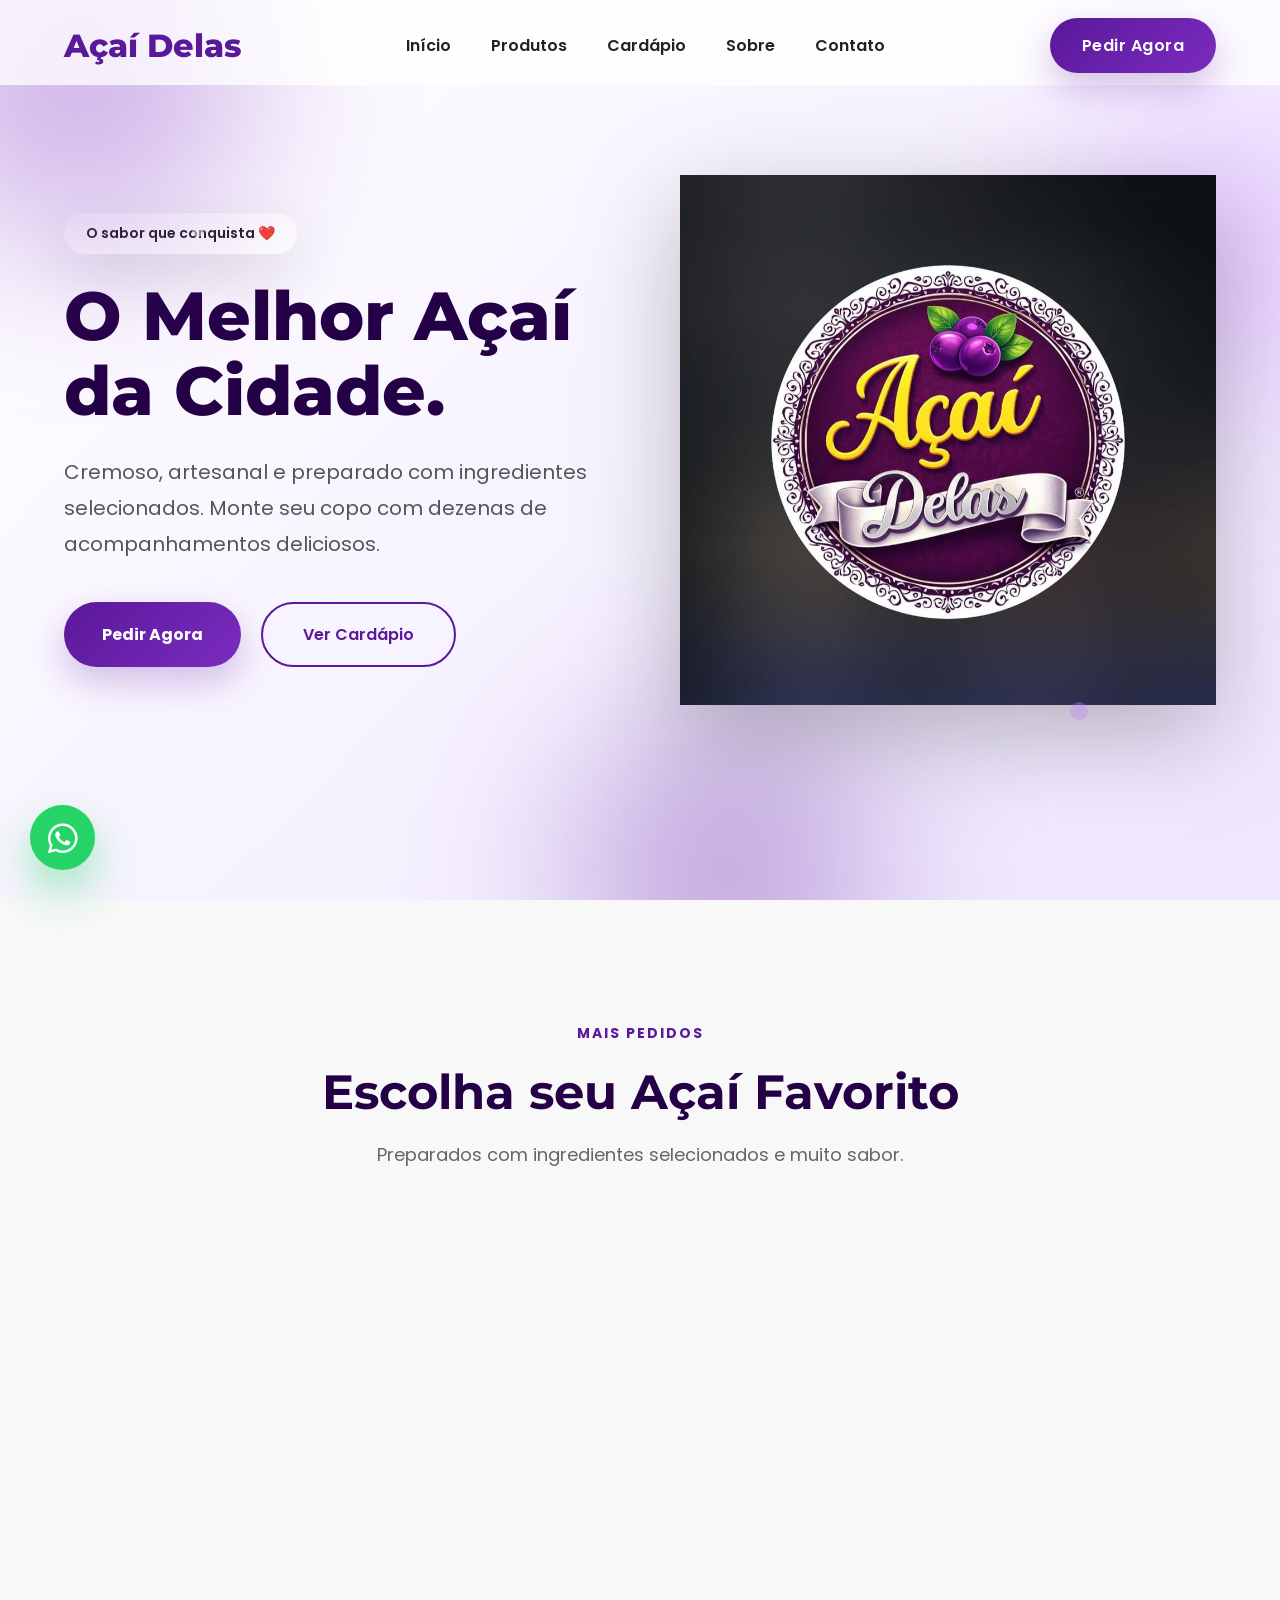
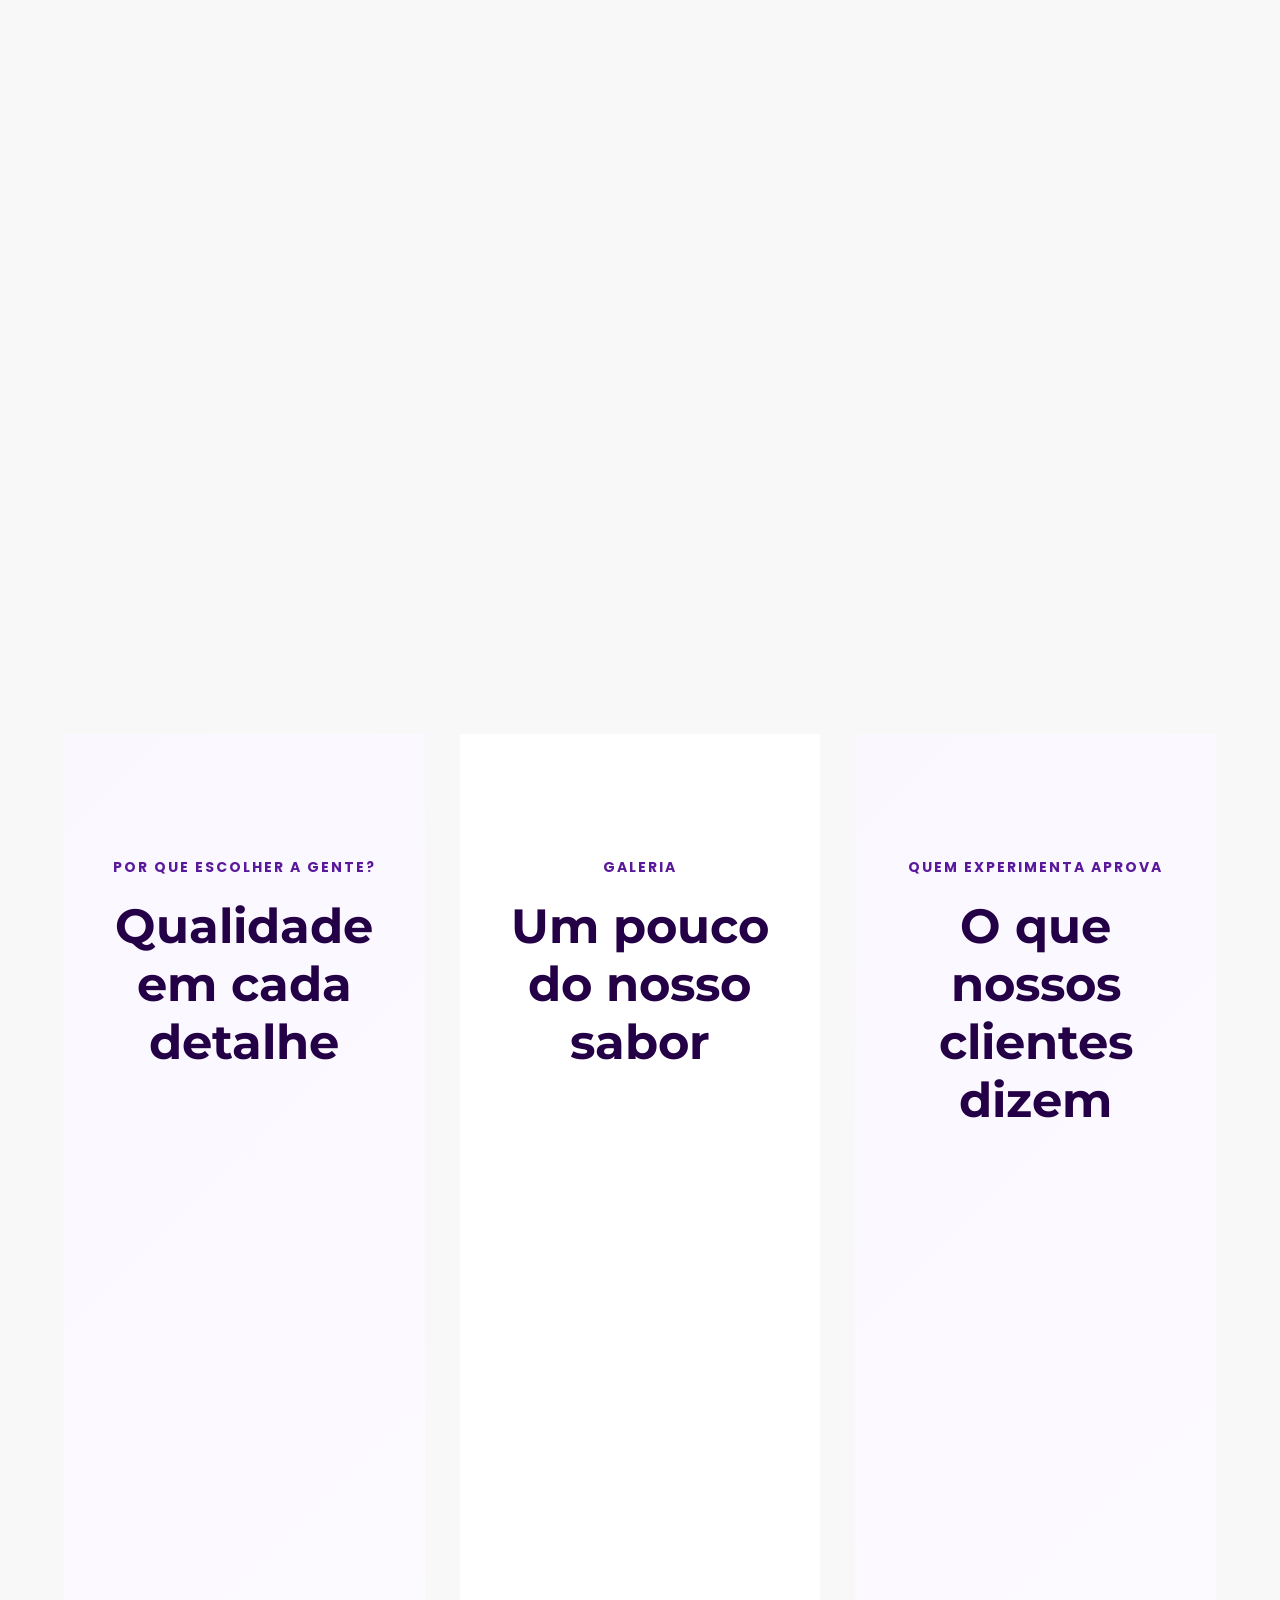
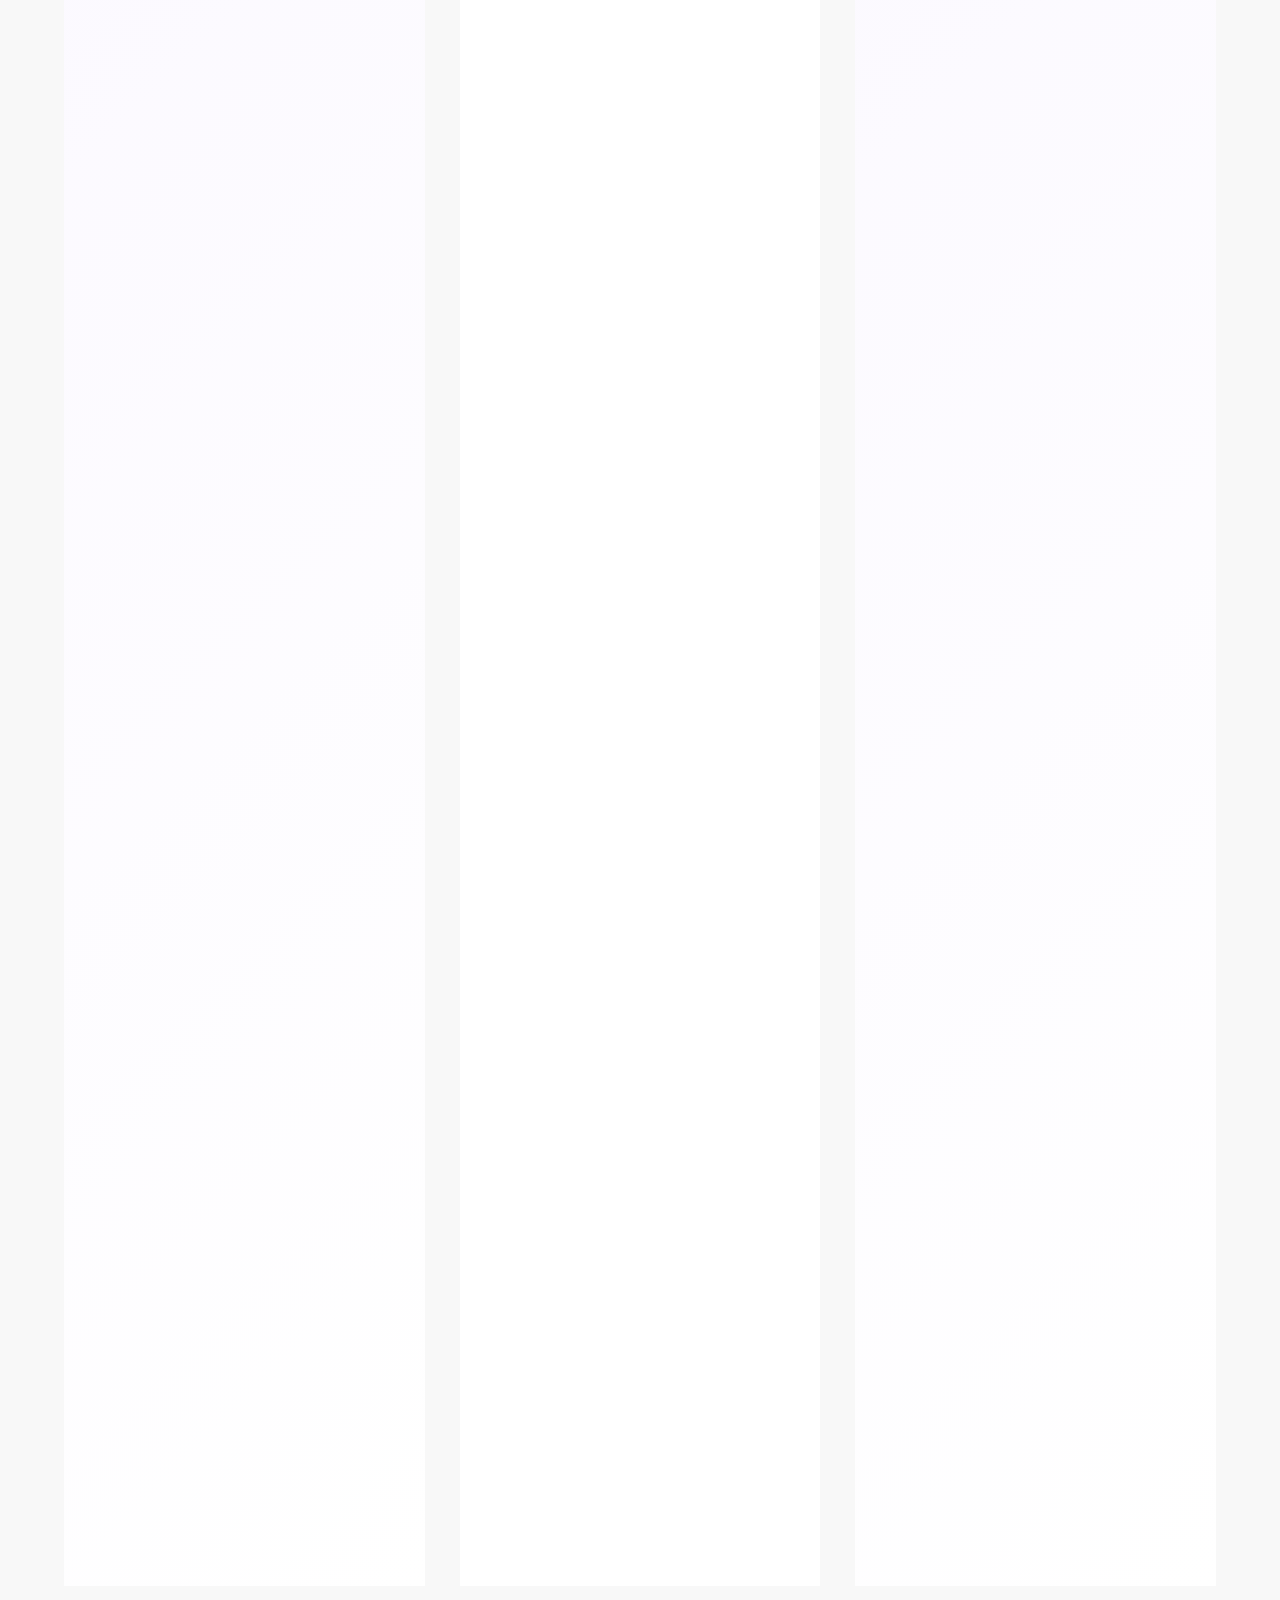
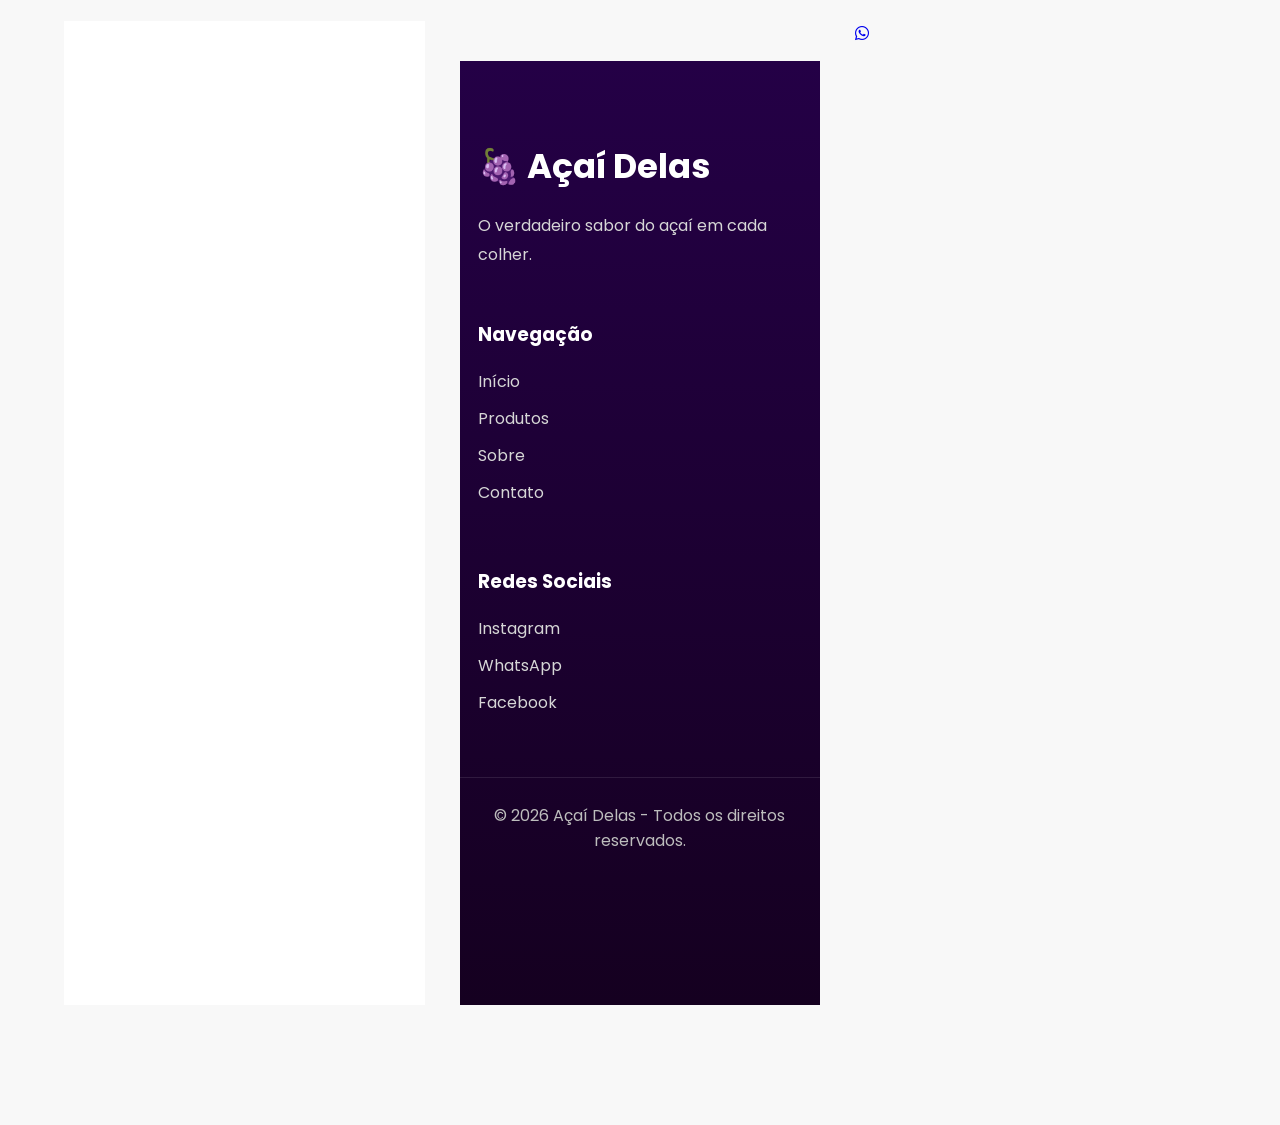
==== commit cdbf4e19: "Add files via upload" ====
--- a/index.html
+++ b/index.html
@@ -60,52 +60,63 @@
                  Açaí Delas
 
             </a>
+ 
 
             <nav>
 
-                <ul>
-
-                    <li><a href="inicio.html">Início</a></li>
-
-                    <li><a href="produtos.html">Produtos</a></li>
-
-                    <li><a href="cardapio.html">Cardápio</a></li>
-
-                    <li><a href="sobre.html">Sobre</a></li>
-
-                    <li><a href="contato.html">Contato</a></li>
-
-                </ul>
-
-            </nav>
-
-            <a href="#" class="btn-header">
-
-                Pedir Agora
-
-            </a>
-
-        </div>
-
-<div class="mobile-menu">
-
-    <a href="#">Início</a>
-
-    <a href="#">Produtos</a>
-
-    <a href="#">Cardápio</a>
-
-    <a href="#">Sobre</a>
-
-    <a href="#">Contato</a>
-
-    <a href="#" class="mobile-btn">
-
-        Pedir Agora
-
-    </a>
+<ul>
+
+<li>
+<a href="#inicio">Início</a>
+</li>
+
+
+<li>
+<a href="#produtos">Produtos</a>
+</li>
+
+
+<li>
+<a href="#cardapio">Cardápio</a>
+</li>
+
+
+<li>
+<a href="#sobre">Sobre</a>
+</li>
+
+
+<li>
+<a href="#contato">Contato</a>
+</li>
+
+
+</ul>
+
+</nav>
+             <a href="https://wa.me/SEUNUMERO" class="btn-header" target="_blank">
+
+    Pedir Agora
+
+</a>
+
+        </div>
+
+ <div class="mobile-menu">
+
+<a href="#inicio">Início</a>
+
+<a href="#produtos">Produtos</a>
+
+<a href="#cardapio">Cardápio</a>
+
+<a href="#sobre">Sobre</a>
+
+<a href="#contato">Contato</a>
 
 </div>
+
+
     </header>
 
     <!-- ================= HERO ================= -->
@@ -183,358 +194,239 @@
 
     </section>
         <!-- ================= PRODUTOS EM DESTAQUE ================= -->
-
-    <section class="featured-products">
-
-        <div class="container">
-
-            <div class="section-title">
-
-                <span>Mais Pedidos</span>
-
-                <h2>Escolha seu Açaí Favorito</h2>
-
-                <p>
-                    Preparados com ingredientes selecionados e muito sabor.
-                </p>
-
-            </div>
-
-            <div class="products-grid">
-
-                <!-- Produto 1 -->
-
-                 <article class="product-card" onclick="abrirProduto('açai com nutela')"></article>
-
-                    <div class="product-image">
-
-                        <!-- Substitua pela imagem -->
-                        <img src="açai 1.jpg" alt=" açai com nutela">
-
-                    </div>
-
-                    <div class="product-info">
-
-                        <h3>açai com nutela</h3>
-
-                        <p>
-                            Açaí cremoso com banana, leite condensado e granola.
-                        </p>
-
-                        <div class="product-footer">
-
-                            <span>R$ 24,90</span>
-
-                            <a href="#" onclick="event.stopPropagation()">Pedir</a>
-
-                        </div>
-
-                    </div>
-
-                </article>
-
-                <!-- Produto 2 -->
-
-                <article class="product-card" onclick="abrirProduto('açai com paçoca')"></article>
-
-                    <div class="product-image">
-
-                        <img src="acai 2.pjn.jpg" alt="açai com paçoca">
-
-                      </div> 
-                
-  
-                    <div class="product-info">
-                    
-                     
-            
-                        <h3>açai com paçoca</h3>
-
-                        <p>
-                            Morango, Nutella, leite em pó e paçoca.
-                        </p>
-
-                        <div class="product-footer">
-
-                            <span>R$ 31,90</span>
-
-                             <a href="#" onclick="event.stopPropagation()">Pedir</a>
-
-                        </div>
-
-                    </div>
-
-                </article>
-
-                <!-- Produto 3 -->
-
-                 <article class="product-card" onclick="abrirProduto('açai kinder bueno')"></article>
-
-                    <div class="product-image">
-
-                        <img src="açai 3.pnj.jpg" alt=" açai kinder bueno">
-
-                    </div>
-
-                    <div class="product-info">
-
-                        <h3>açai kinder bueno</h3>
-
-                        <p>
-                            Creme de ninho, kiwi, uva, morango e leite condensado.
-                        </p>
-
-                        <div class="product-footer">
-
-                            <span>R$ 34,90</span>
-
-                             <a href="#" onclick="event.stopPropagation()">Pedir</a>
-
-                        </div>
-
-                    </div>
-
-                </article>
-
-                <!-- Produto 4 -->
-
-                 <article class="product-card" onclick="abrirProduto('tradicional')"></article>
-
-                    <div class="product-image">
-
-                        <img src="açai 4.pnj.jpg" alt="Barca de Açaí">
-
-                    </div>
-
-                    <div class="product-info">
-
-                        <h3>Barca de Açaí</h3>
-
-                        <p>
-                            Ideal para compartilhar com frutas e adicionais premium.
-                        </p>
-
-                        <div class="product-footer">
-
-                            <span>R$ 59,90</span>
-
-                             <a href="#" onclick="event.stopPropagation()">Pedir</a>
-
-                        </div>
-
-                    </div>
- 
-                    <!-- Produto 5 -->
- 
-                 <article class="product-card" onclick="abrirProduto('açai com nutella' )"></article>
-
-                    <div class="product-image">
-
-                        <img src="açai 5.pnj.jpg" alt="açai com nutella ">
-
-                    </div>
-
-                    <div class="product-info">
-
-                        <h3>açai com nutella</h3>
-
-                        <p>
-                            Ideal para compartilhar com frutas e adicionais premium.
-                        </p>
-
-                        <div class="product-footer">
-
-                            <span>R$ 59,90</span>
-
-                             <a href="#" onclick="event.stopPropagation()">Pedir</a>
-
-                        </div>
-
-                    </div>
-
-                    <!-- Produto 6 -->
-                 <article class="product-card" onclick="abrirProduto('açai com morango')"></article>
-
-                    <div class="product-image">
-
-                        <img src="açai 6.pnj.jpg" alt="açai com morango">
-
-                    </div>
-
-                    <div class="product-info">
-
-                        <h3>açai com morango</h3>
-
-                        <p>
-                            Ideal para compartilhar com frutas e adicionais premium.
-                        </p>
-
-                        <div class="product-footer">
-
-                            <span>R$ 59,90</span>
-
-                             <a href="#" onclick="event.stopPropagation()">Pedir</a>
-
-                        </div>
-
-                    </div>
-
-                </article>
-
-            </div>
-
-        </div>
-
-    </section>
-
-    <!-- ================= MONTE SEU AÇAÍ ================= -->
-
-    <section class="build-acai">
-
-        <div class="container">
-
-            <div class="section-title">
-
-                <span>Personalize</span>
-
-                <h2>Monte do Seu Jeito</h2>
-
-                <p>
-                    Escolha o tamanho, frutas, cremes e coberturas para criar o açaí perfeito.
-                </p>
-
-            </div>
-
-            <div class="build-grid">
-
-                <div class="build-box">
-
-                    <i class="fa-solid fa-cup-straw"></i>
-
-                    <h3>Tamanhos</h3>
-
-                    <p>300ml • 500ml • 700ml • 1 Litro</p>
-
-                </div>
-
-                <div class="build-box">
-
-                    <i class="fa-solid fa-apple-whole"></i>
-
-                    <h3>Frutas</h3>
-
-                    <p>Morango, Banana, Kiwi, Uva, Manga e muito mais.</p>
-
-                </div>
-
-                <div class="build-box">
-
-                    <i class="fa-solid fa-cookie-bite"></i>
-
-                    <h3>Complementos</h3>
-
-                    <p>Granola, Paçoca, Confetes, Oreo, Castanhas...</p>
-
-                </div>
-
-                <div class="build-box">
-
-                    <i class="fa-solid fa-ice-cream"></i>
-
-                    <h3>Cremes</h3>
-
-                    <p>Nutella, Ninho, Ovomaltine, Doce de Leite e outros.</p>
-
-                </div>
-
-            </div>
-
-        </div>
-
-    </section>
-        <!-- ========================================= -->
-    <!-- SOBRE A AÇAÍ DELAS -->
-    <!-- ========================================= -->
-
-    <section class="about" id="sobre">
-
-        <div class="container about-container">
-
-            <div class="about-image">
-
-                <!--
-                    FOTO DA LOJA OU DO AÇAÍ
-
-                    Troque depois por:
-
-                    assets/images/sobre.jpg
-                -->
-
-                <img src="assets/images/sobre.jpg" alt="Açaí Delas">
-
-            </div>
-
-            <div class="about-content">
-
-                <span class="section-tag">
-                    Nossa História
-                </span>
-
-                <h2>
-                    Muito mais que um açaí.
-                    Uma experiência deliciosa.
-                </h2>
-
-                <p>
-
-                    Na Açaí Delas acreditamos que cada copo deve proporcionar um
-                    momento especial.
-
-                    Trabalhamos com ingredientes selecionados, frutas frescas e
-                    acompanhamentos premium para entregar sempre o melhor sabor.
-
-                </p>
-
-                <p>
-
-                    Nosso compromisso é oferecer qualidade, rapidez no atendimento
-                    e uma experiência inesquecível para nossos clientes.
-
-                </p>
-
-                <div class="about-info">
-
-                    <div class="info-box">
-
-                        <h3>100%</h3>
-
-                        <span>Ingredientes Selecionados</span>
-
-                    </div>
-
-                    <div class="info-box">
-
-                        <h3>+5 anos</h3>
-
-                        <span>de Experiência</span>
-
-                    </div>
-
-                    <div class="info-box">
-
-                        <h3>★★★★★</h3>
-
-                        <span>Clientes Satisfeitos</span>
-
-                    </div>
-
-                </div>
-
-            </div>
-
-        </div>
-
-    </section>
+<section class="featured-products">
+
+<div class="container">
+
+
+<div class="section-title">
+
+<span>Mais Pedidos</span>
+
+<h2>Escolha seu Açaí Favorito</h2>
+
+<p>
+Preparados com ingredientes selecionados e muito sabor.
+</p>
+
+</div>
+
+
+<div class="products-grid">
+     <!-- Produto 1 -->
+
+<article class="product-card" onclick="abrirProduto('açai com morango')">
+
+    <div class="product-image">
+
+        <img src="açai1.jpg" alt="Açaí com morango">
+
+    </div>
+
+
+    <div class="product-info">
+
+        <h3>Açaí com morango</h3>
+
+        <p>
+            Açaí cremoso com banana, leite condensado e granola.
+        </p>
+
+
+        <div class="product-footer">
+
+            <span>R$ 24,90</span>
+
+            <a href="#" onclick="event.stopPropagation(); abrirProduto('açai com morango');">
+                Pedir
+            </a>
+
+        </div>
+
+    </div>
+
+</article>
+
+
+
+<!-- Produto 2 -->
+
+<article class="product-card" onclick="abrirProduto('açai com paçoca')">
+
+    <div class="product-image">
+
+        <img src="acai 2.pjn.jpg" alt="açai com paçoca">
+
+    </div>
+
+
+    <div class="product-info">
+
+        <h3>açai com paçoca</h3>
+
+        <p>
+            Morango, Nutella, leite em pó e paçoca.
+        </p>
+
+
+        <div class="product-footer">
+
+            <span>R$ 31,90</span>
+
+            <a href="#" onclick="event.stopPropagation(); abrirProduto('açai com paçoca');">
+                Pedir
+            </a>
+
+        </div>
+
+    </div>
+
+</article>
+
+
+
+<!-- Produto 3 -->
+
+<article class="product-card" onclick="abrirProduto('kinder')">
+
+    <div class="product-image">
+
+        <img src="açai3.pnj.jpg" alt="Açaí Kinder Bueno">
+
+    </div>
+
+
+    <div class="product-info">
+
+        <h3>Açaí Kinder Bueno</h3>
+
+        <p>
+            Creme de ninho, Kinder Bueno e coberturas especiais.
+        </p>
+
+
+        <div class="product-footer">
+
+            <span>R$ 34,90</span>
+
+            <a href="#" onclick="event.stopPropagation(); abrirProduto('kinder');">
+                Pedir
+            </a>
+
+        </div>
+
+    </div>
+
+</article>
+
+
+
+<!-- Produto 4 -->
+
+<article class="product-card" onclick="abrirProduto('barca')">
+
+    <div class="product-image">
+
+        <img src="açai4.pnj.jpg" alt="Barca de Açaí">
+
+    </div>
+
+
+    <div class="product-info">
+
+        <h3>Barca de Açaí</h3>
+
+        <p>
+            Ideal para compartilhar com frutas e adicionais premium.
+        </p>
+
+
+        <div class="product-footer">
+
+            <span>R$ 59,90</span>
+
+            <a href="#" onclick="event.stopPropagation(); abrirProduto('barca');">
+                Pedir
+            </a>
+
+        </div>
+
+    </div>
+
+</article>
+
+
+
+<!-- Produto 5 -->
+
+<article class="product-card" onclick="abrirProduto('garrafa de açai com nutella')">
+
+    <div class="product-image">
+
+        <img src="açai 5.pnj.jpg" alt="garrafa açai com nutela">
+
+    </div>
+
+
+    <div class="product-info">
+
+        <h3>garrafa açai com nutella</h3>
+
+        <p>
+            Combinação especial de frutas e cremes.
+        </p>
+
+
+        <div class="product-footer">
+
+            <span>R$ 39,90</span>
+
+            <a href="#" onclick="event.stopPropagation(); abrirProduto('garrafa de açai com nutela');">
+                Pedir
+            </a>
+
+        </div>
+
+    </div>
+
+</article>
+
+
+
+<!-- Produto 6 -->
+
+<article class="product-card" onclick="abrirProduto('açai com morango')">
+
+    <div class="product-image">
+
+        <img src="açai6.pnj.jpg" alt="Açaí com Morango">
+
+    </div>
+
+
+    <div class="product-info">
+
+        <h3>Açaí com Morango</h3>
+
+        <p>
+            Açaí cremoso com morangos frescos e adicionais.
+        </p>
+
+
+        <div class="product-footer">
+
+            <span>R$ 29,90</span>
+
+            <a href="#" onclick="event.stopPropagation(); abrirProduto('açai com morango')">
+                Pedir
+            </a>
+
+        </div>
+
+    </div>
+
+</article>
+
 
 
 
@@ -631,27 +523,27 @@
             <div class="gallery-grid">
 
                 <div class="gallery-item">
-                    <img src="assets/images/galeria1.jpg" alt="">
+                    <img src="açai 1.jpg" alt="">
                 </div>
 
                 <div class="gallery-item">
-                    <img src="assets/images/galeria2.jpg" alt="">
+                    <img src="acai 2.pjn.jpg" alt="">
                 </div>
 
                 <div class="gallery-item">
-                    <img src="assets/images/galeria3.jpg" alt="">
+                    <img src="açai 3.pnj.jpg" alt="">
                 </div>
 
                 <div class="gallery-item">
-                    <img src="assets/images/galeria4.jpg" alt="">
+                    <img src="açai 4.pnj.jpg" alt="">
                 </div>
 
                 <div class="gallery-item">
-                    <img src="assets/images/galeria5.jpg" alt="">
+                    <img src="açai 5.pnj.jpg" alt="">
                 </div>
 
                 <div class="gallery-item">
-                    <img src="assets/images/galeria6.jpg" alt="">
+                    <img src="açai 6.pnj.jpg" alt="">
                 </div>
 
             </div>
@@ -889,9 +781,14 @@
 
 
     
-<script src="script.js"></script> 
-
-<a href="https://wa.me/SEUNUMERO" 
+ <a href="#" class="back-top">
+
+<i class="fa-solid fa-arrow-up"></i>
+
+</a>
+
+
+<a href="https://wa.me/551177695185" 
 class="whatsapp-float"
 target="_blank">
 
@@ -899,6 +796,10 @@
 
 </a>
 
-</body> 
+
+<script src="script.js"></script>
+
+
+</body>
 
 </html>
--- a/style.css
+++ b/style.css
@@ -2016,4 +2016,219 @@
 
 background:#4c1d95;
 
+}
+/* ===================================
+   PÁGINA DO PRODUTO
+=================================== */
+
+
+.produto-detalhes{
+
+padding:80px 0;
+
+}
+
+
+.produto-box{
+
+display:flex;
+
+gap:50px;
+
+align-items:center;
+
+}
+
+
+.produto-box img{
+
+width:450px;
+
+max-width:100%;
+
+border-radius:25px;
+
+box-shadow:0 20px 40px rgba(0,0,0,.15);
+
+}
+
+
+.produto-info{
+
+flex:1;
+
+}
+
+
+.produto-info h1{
+
+font-size:40px;
+
+margin-bottom:15px;
+
+}
+
+
+.produto-info p{
+
+font-size:18px;
+
+line-height:1.6;
+
+}
+
+
+.produto-info label{
+
+display:block;
+
+background:#f7f7f7;
+
+padding:15px;
+
+margin:10px 0;
+
+border-radius:12px;
+
+cursor:pointer;
+
+}
+
+
+.produto-info input{
+
+margin-right:10px;
+
+}
+
+
+
+.botoes-produto{
+
+display:flex;
+
+gap:15px;
+
+margin-top:30px;
+
+}
+
+
+
+.btn-carrinho,
+.btn-whatsapp{
+
+border:none;
+
+padding:16px 30px;
+
+border-radius:30px;
+
+font-size:16px;
+
+font-weight:700;
+
+cursor:pointer;
+
+}
+
+
+
+.btn-carrinho{
+
+background:#6f2dbd;
+
+color:white;
+
+}
+
+
+
+.btn-whatsapp{
+
+background:#25D366;
+
+color:white;
+
+}
+
+
+
+@media(max-width:768px){
+
+
+.produto-box{
+
+flex-direction:column;
+
+}
+
+
+.produto-info h1{
+
+font-size:30px;
+
+}
+
+
+.botoes-produto{
+
+flex-direction:column;
+
+}
+
+
+}
+.quantidade{
+
+display:flex;
+
+align-items:center;
+
+gap:20px;
+
+margin:20px 0;
+
+}
+
+
+.quantidade button{
+
+width:40px;
+
+height:40px;
+
+border:none;
+
+border-radius:50%;
+
+background:#6f2dbd;
+
+color:white;
+
+font-size:22px;
+
+cursor:pointer;
+
+}
+
+
+.quantidade span{
+
+font-size:22px;
+
+font-weight:bold;
+
+}
+.product-card{
+
+cursor:pointer;
+
+}
+
+
+.product-card:hover{
+
+transform:translateY(-8px);
+
 }
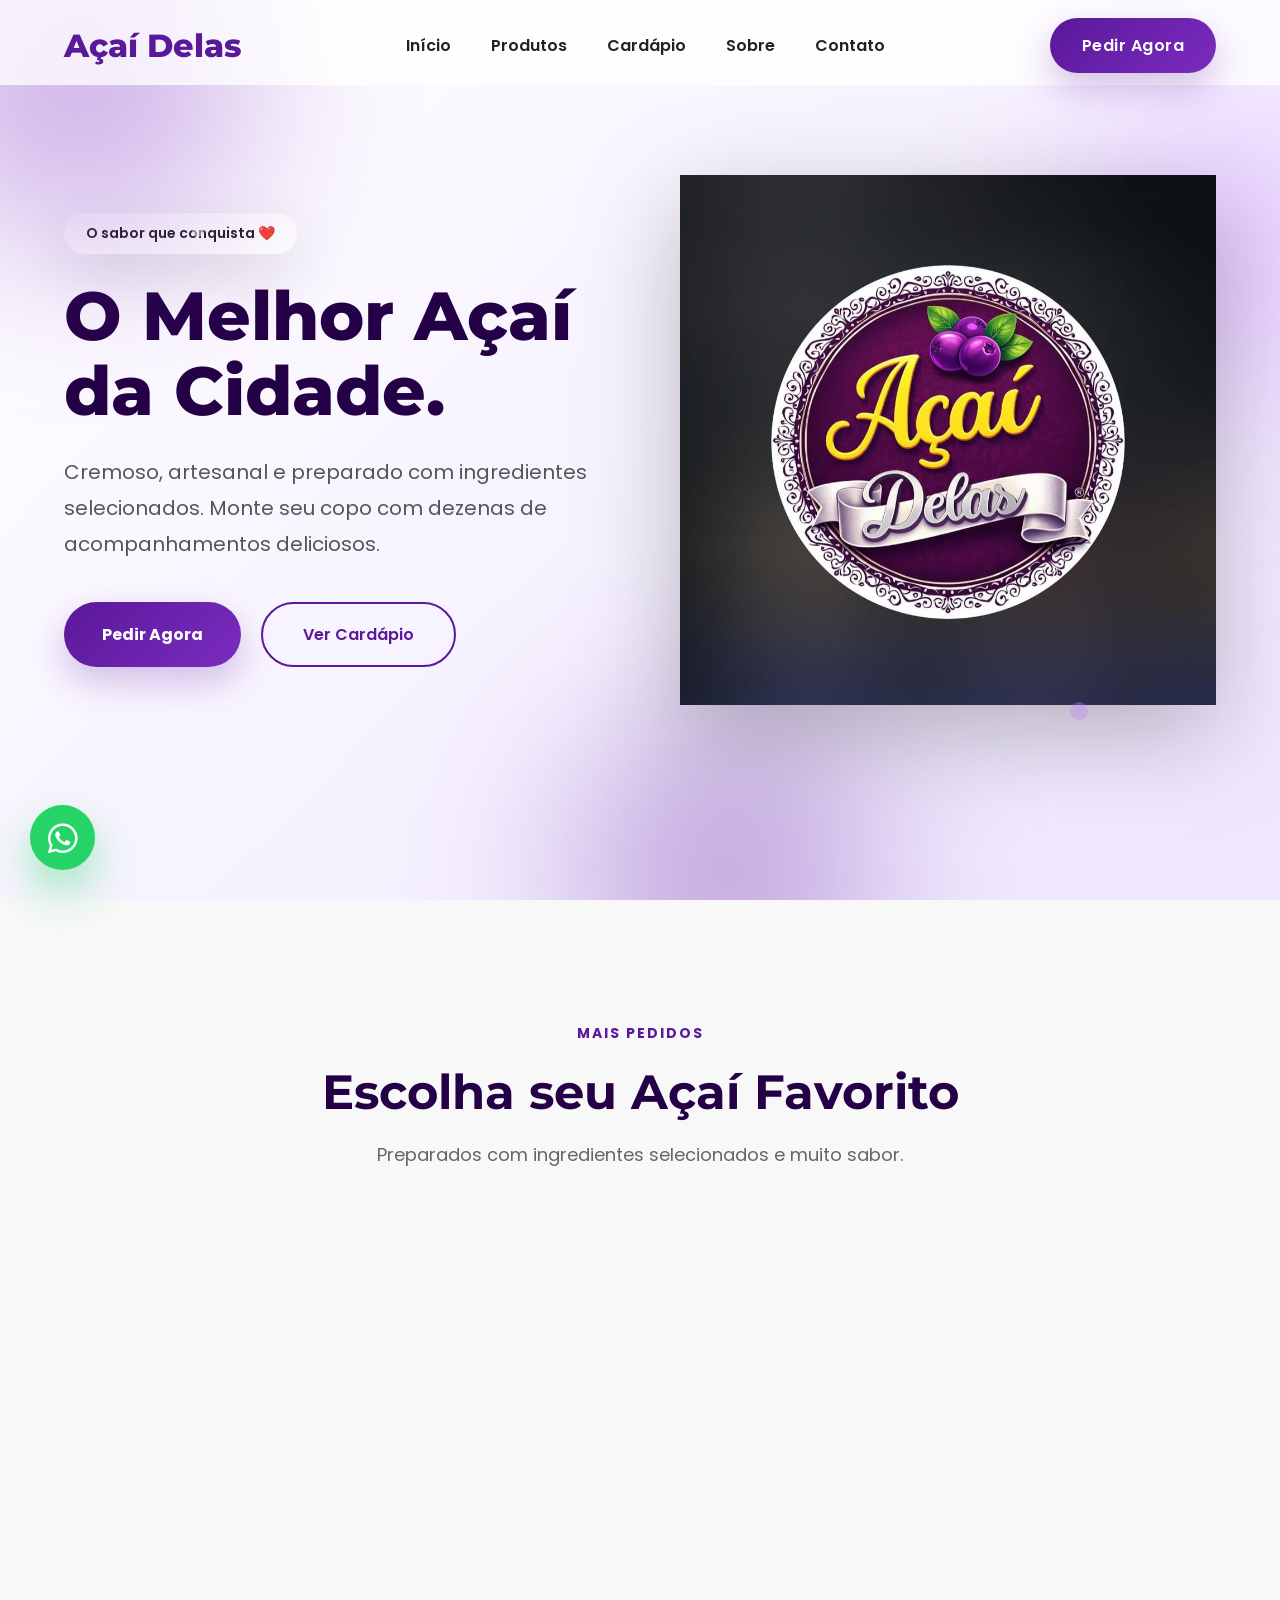
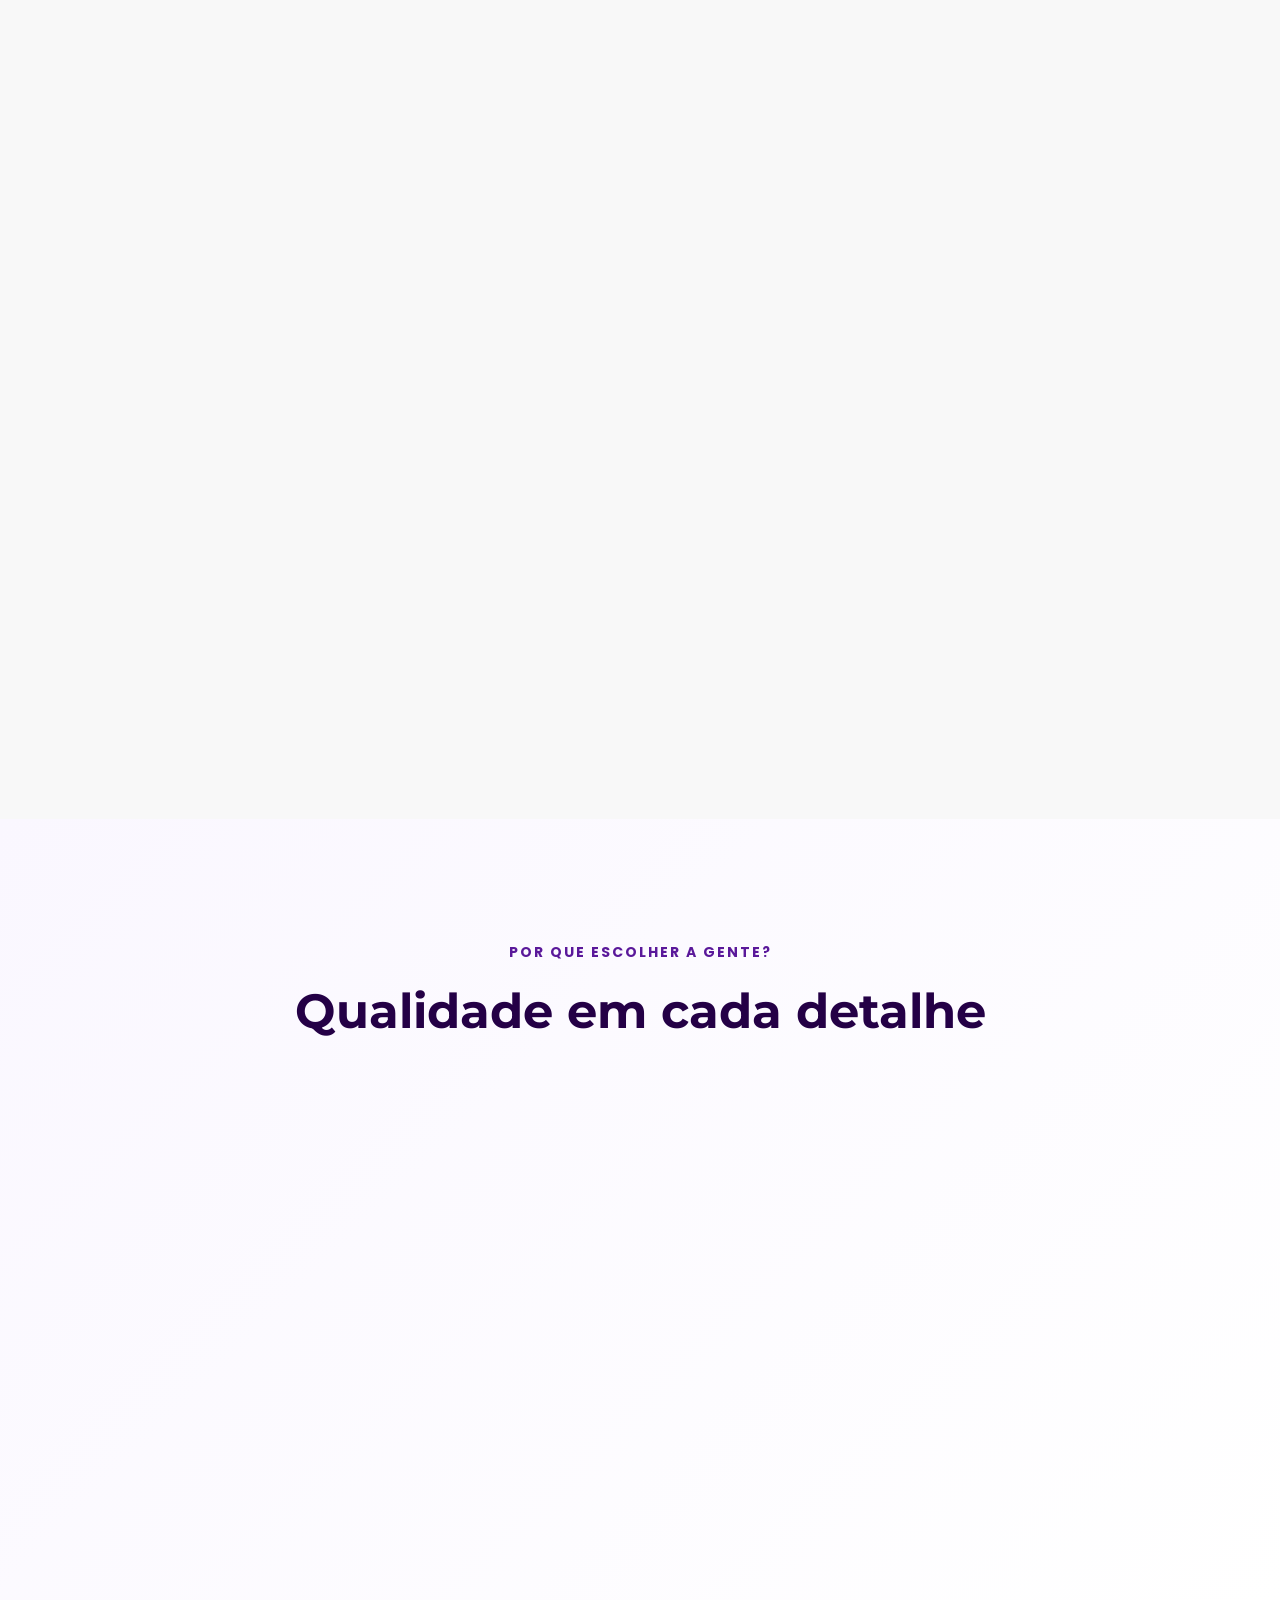
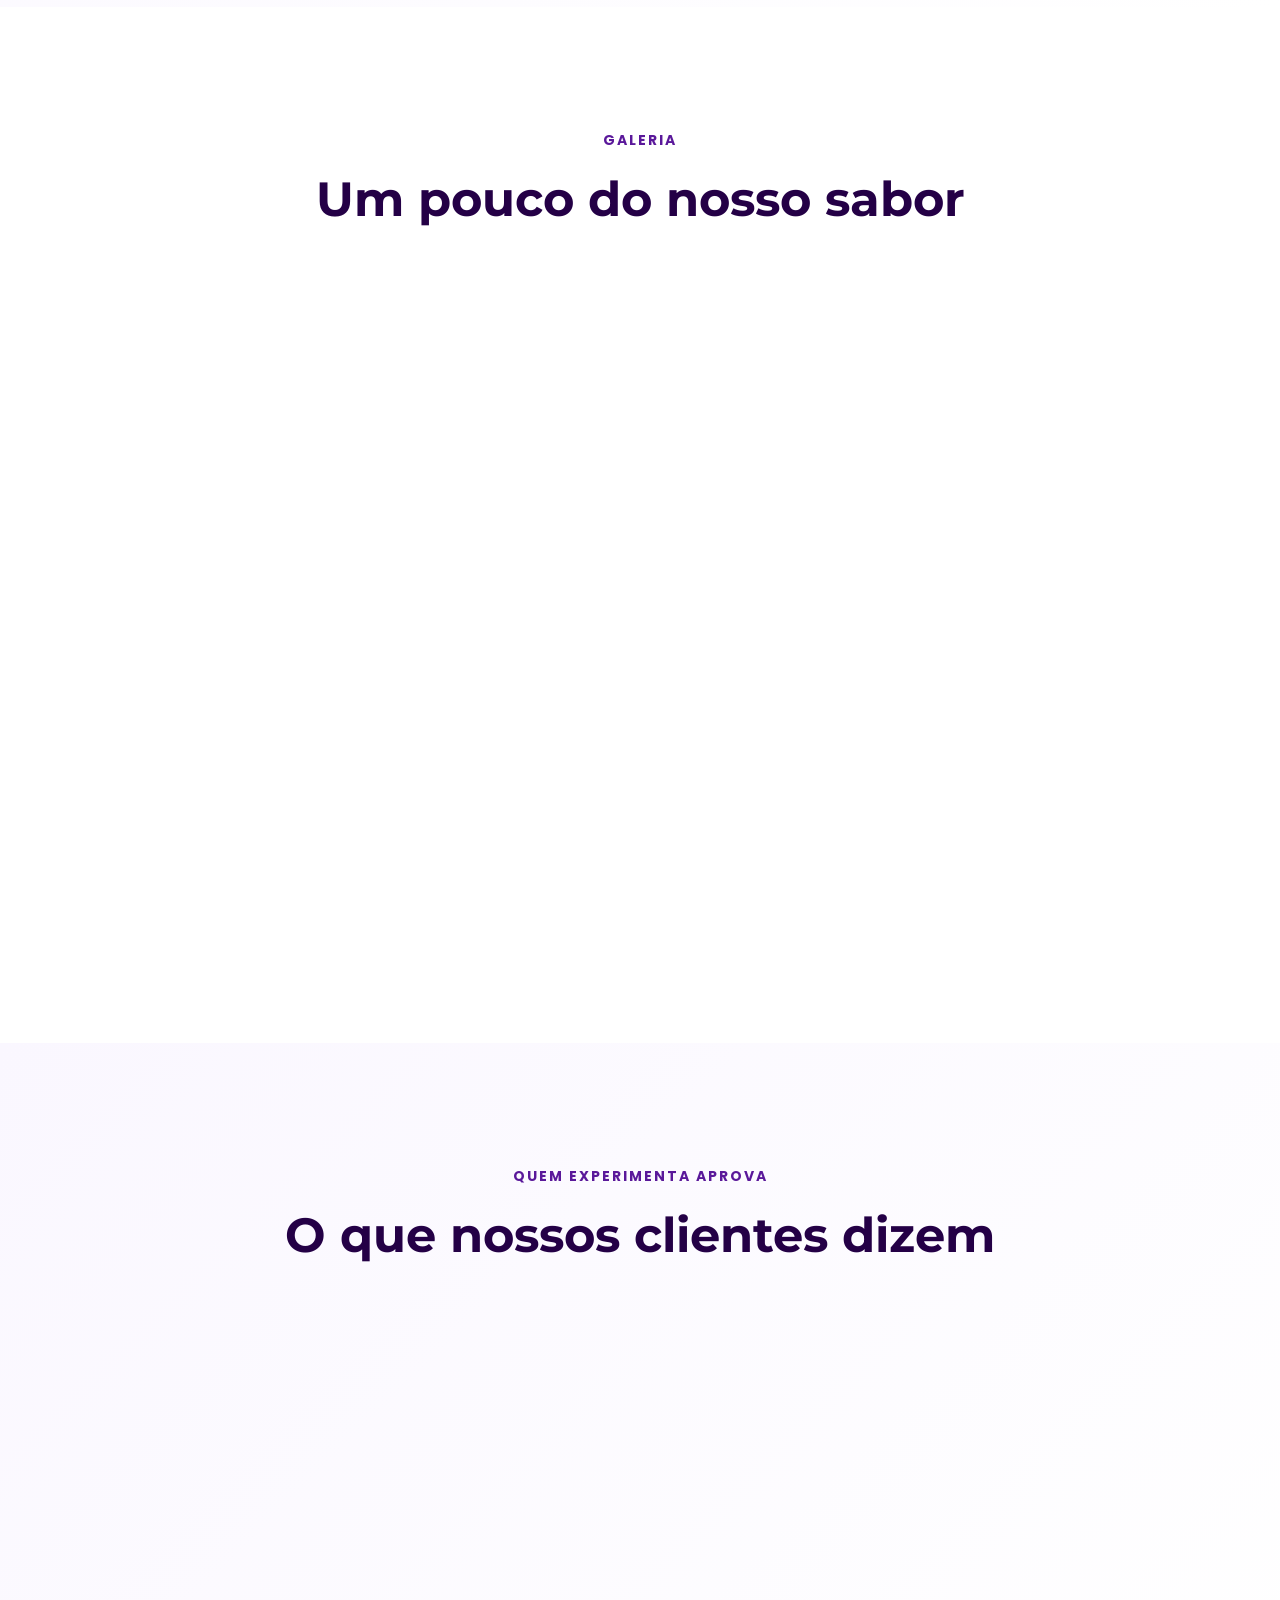
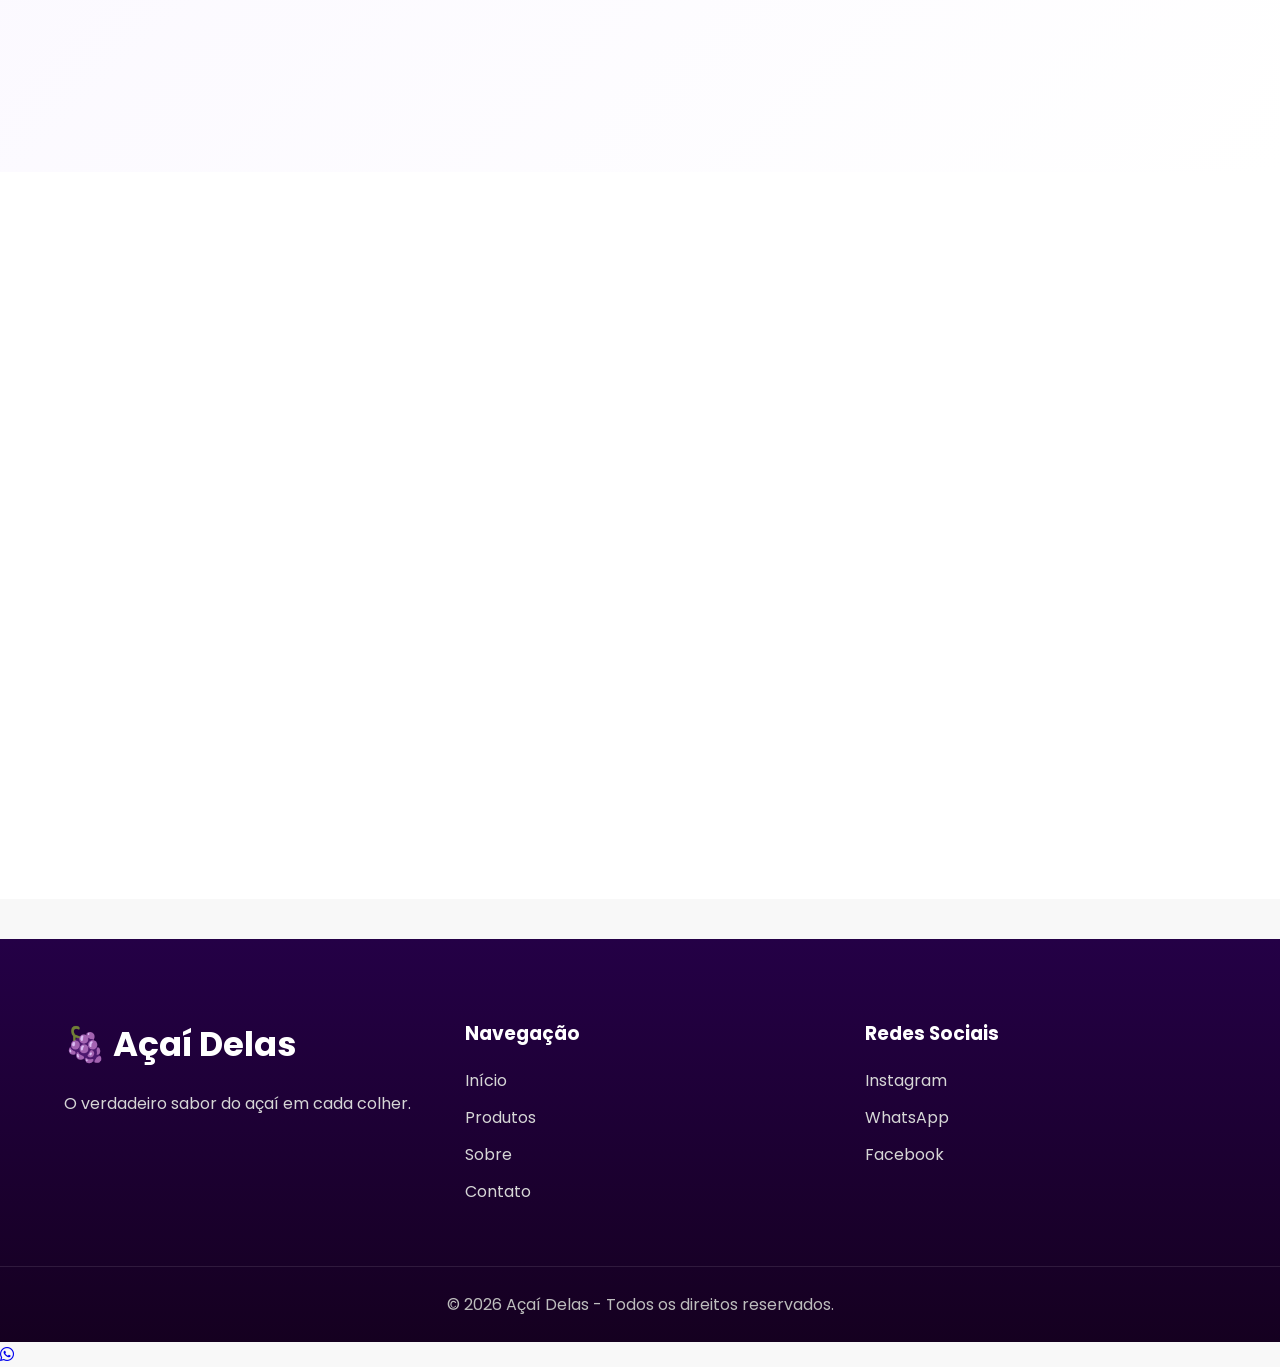
==== commit 9063504d: "Add files via upload" ====
--- a/index.html
+++ b/index.html
@@ -428,7 +428,13 @@
 </article>
 
 
-
+</div> <!-- fecha products-grid -->
+
+
+</div> <!-- fecha container -->
+
+
+</section> <!-- fecha featured-products -->
 
     <!-- ========================================= -->
     <!-- DIFERENCIAIS -->
@@ -780,13 +786,6 @@
 
 
 
-    
- <a href="#" class="back-top">
-
-<i class="fa-solid fa-arrow-up"></i>
-
-</a>
-
 
 <a href="https://wa.me/551177695185" 
 class="whatsapp-float"
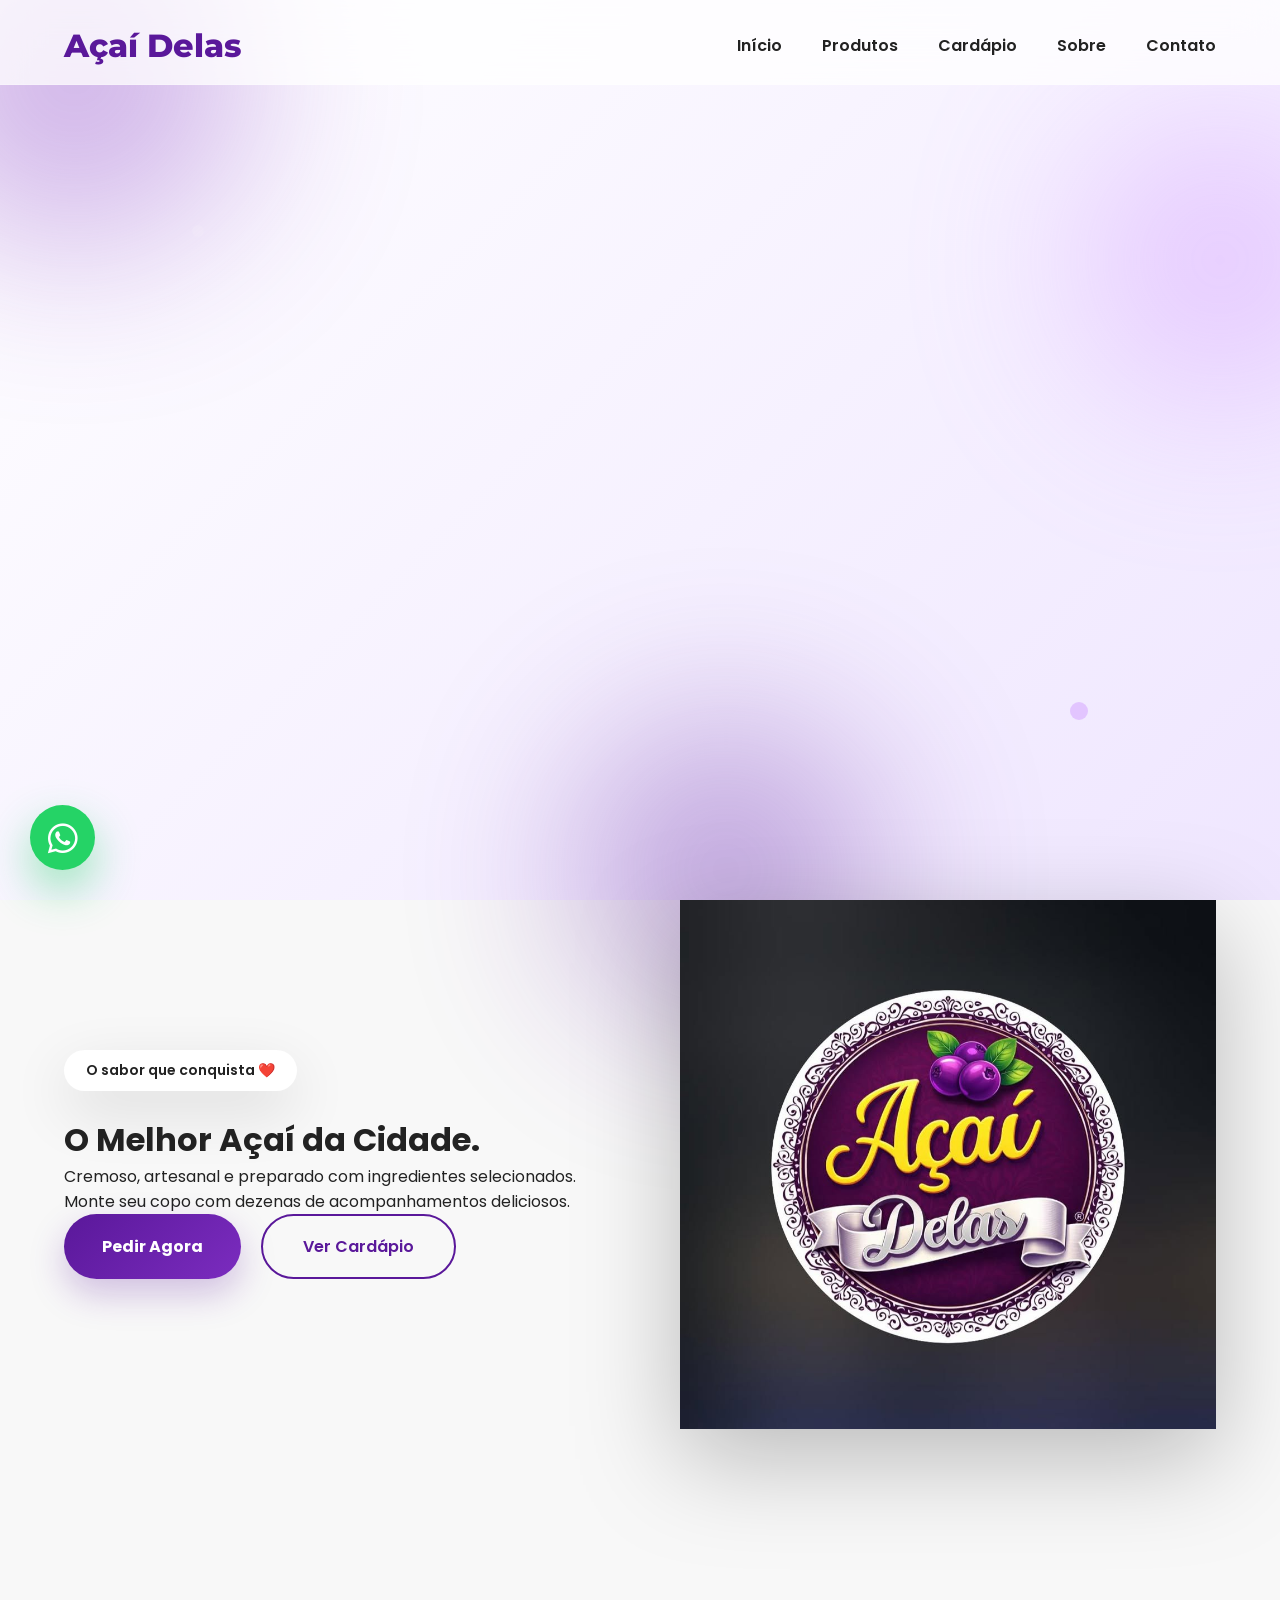
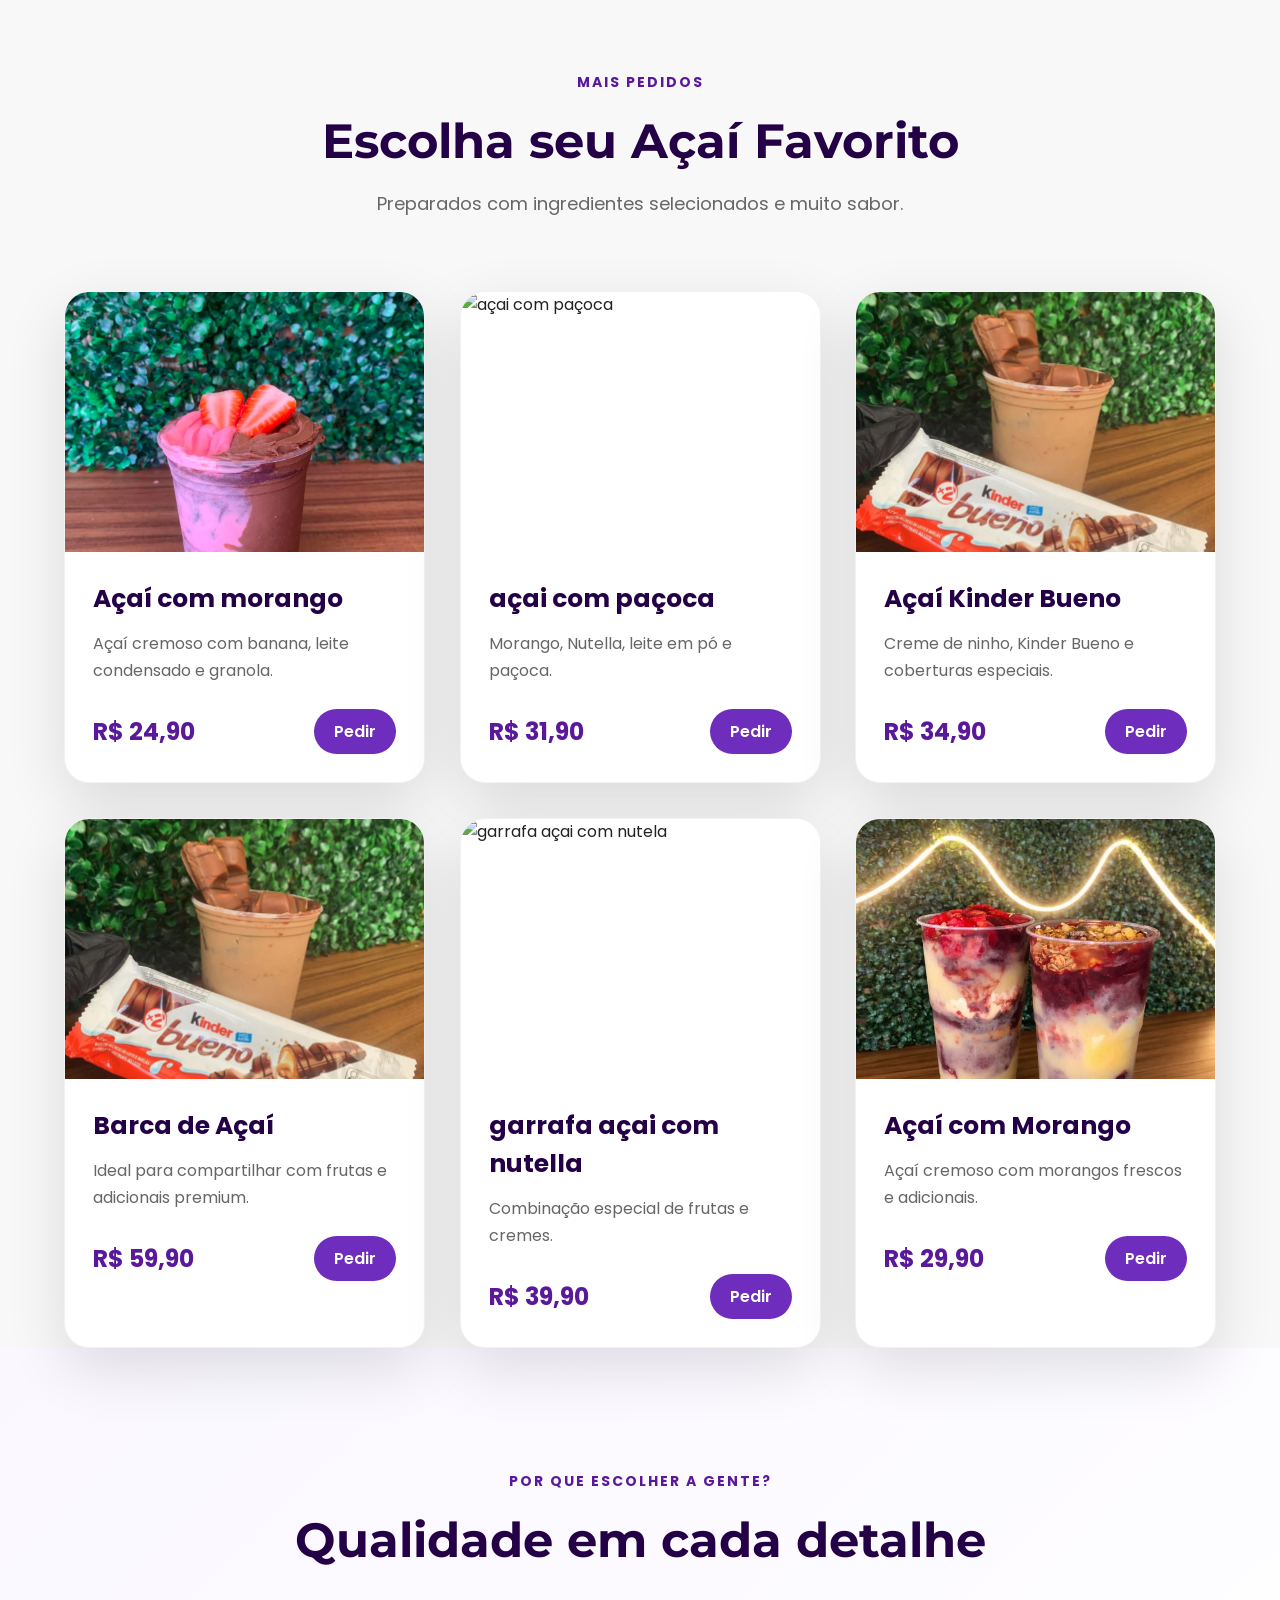
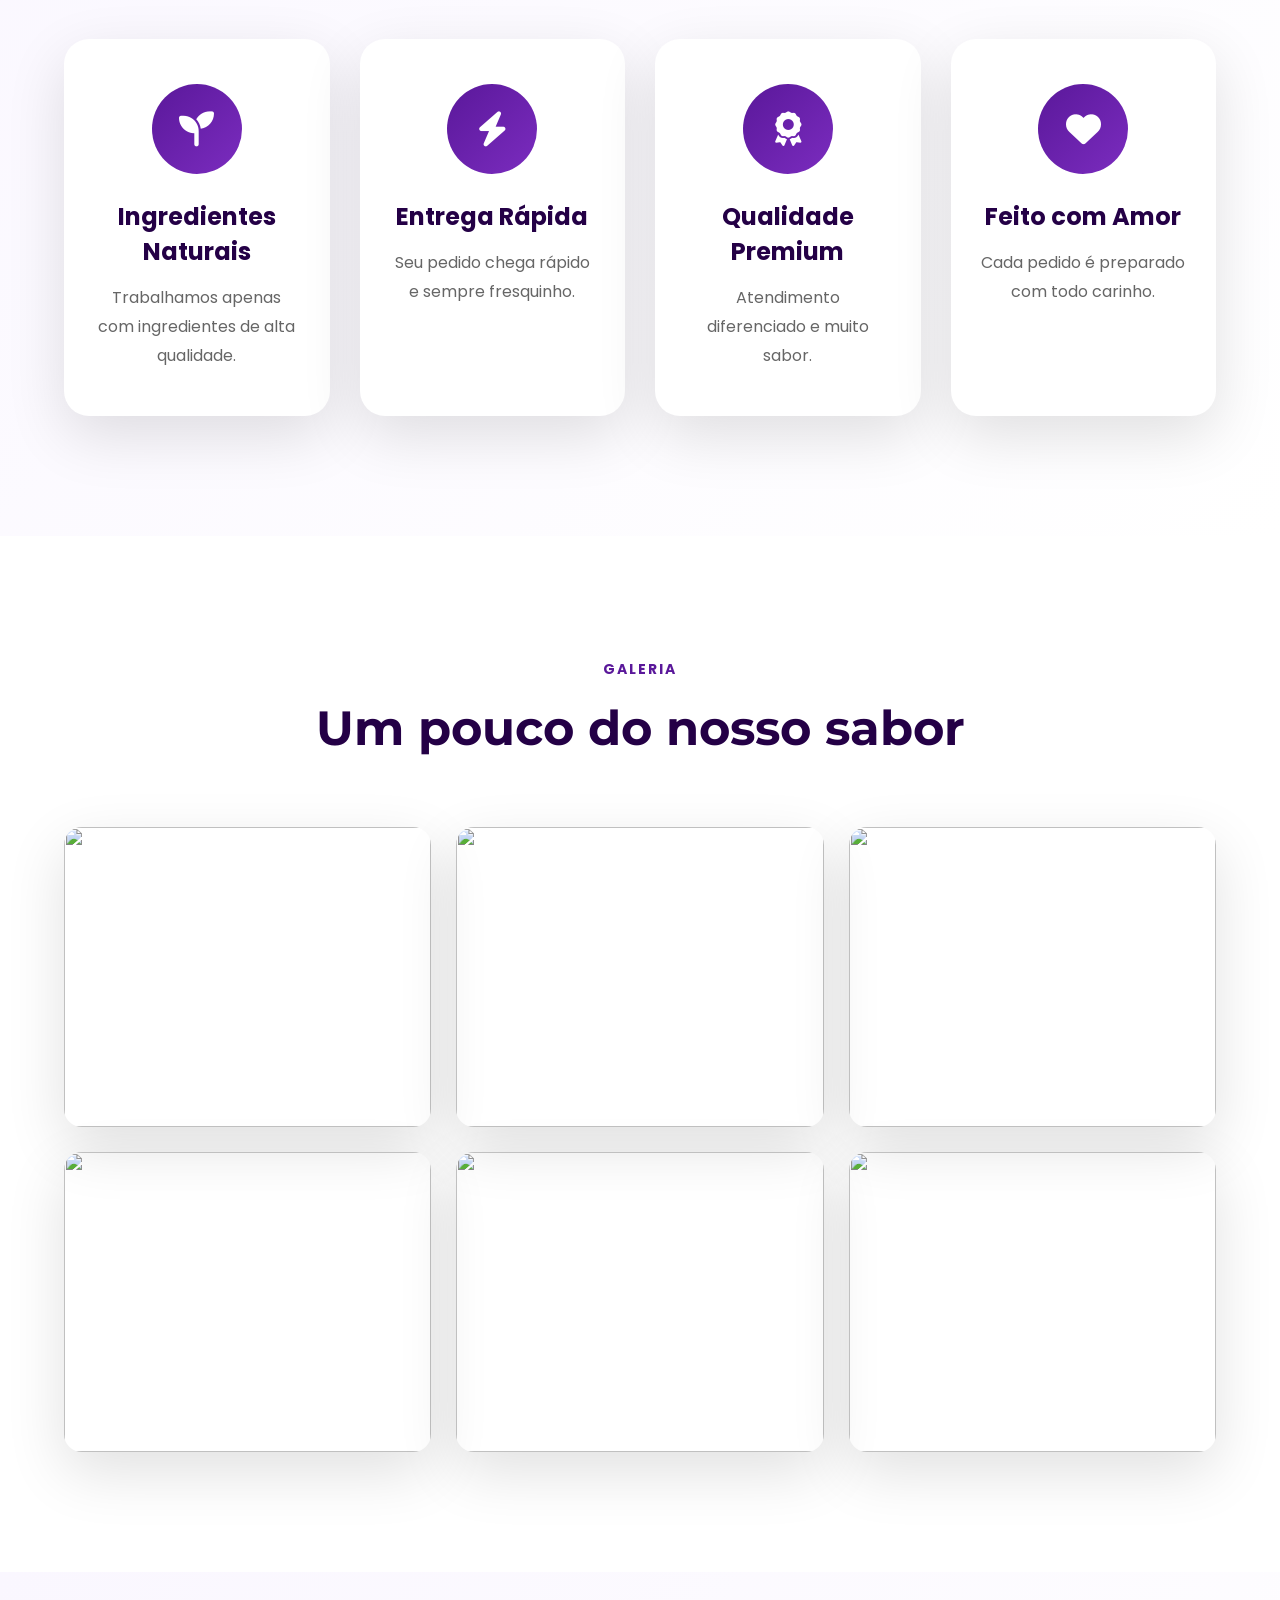
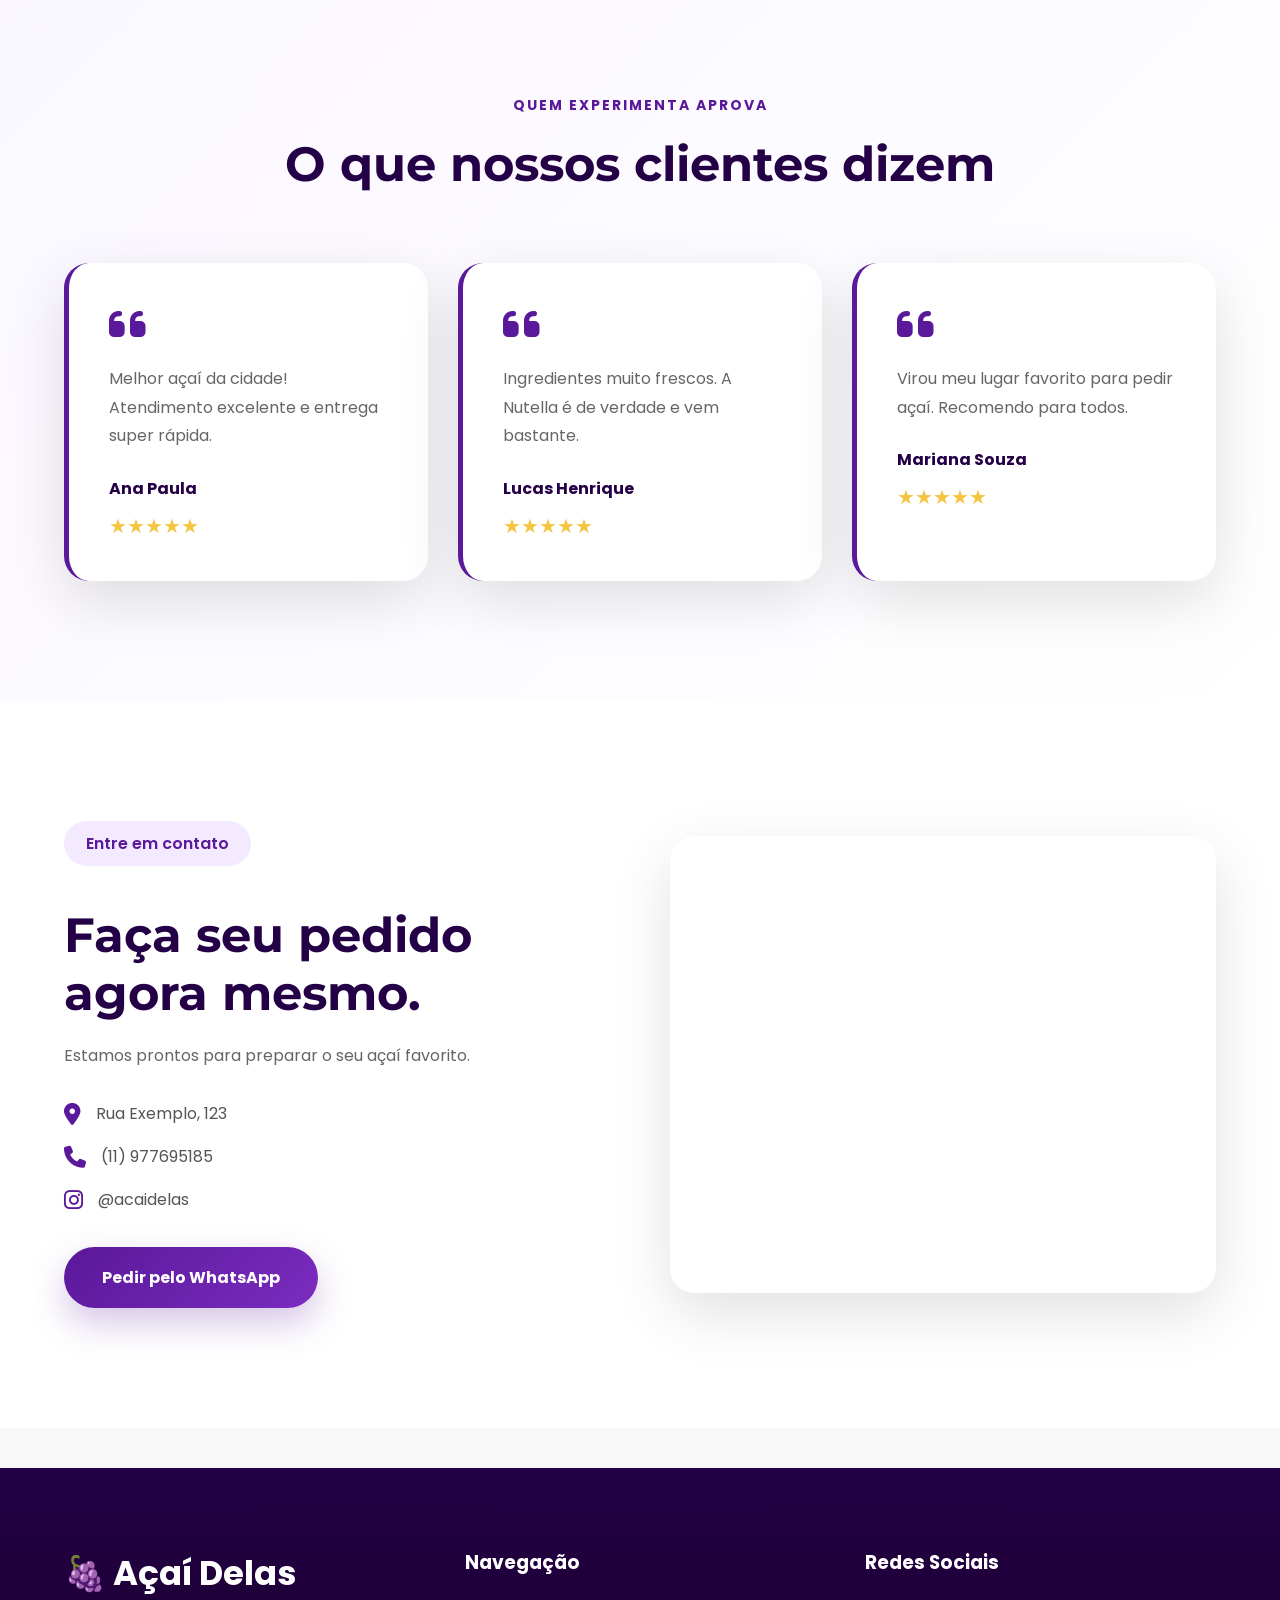
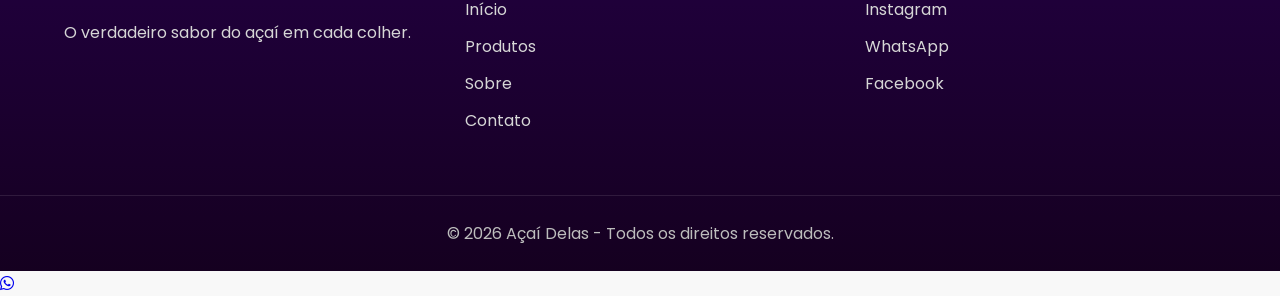
==== commit 86a45d76: "Add files via upload" ====
--- a/index.html
+++ b/index.html
@@ -93,12 +93,7 @@
 
 </ul>
 
-</nav>
-             <a href="https://wa.me/SEUNUMERO" class="btn-header" target="_blank">
-
-    Pedir Agora
-
-</a>
+            
 
         </div>
 
@@ -121,7 +116,7 @@
 
     <!-- ================= HERO ================= -->
 
-    <section class="hero">
+    <section class="hero" id="inicio"></section>
 
         <!-- EFEITOS DECORATIVOS -->
 
@@ -193,8 +188,9 @@
         </div>
 
     </section>
-        <!-- ================= PRODUTOS EM DESTAQUE ================= -->
-<section class="featured-products">
+        <!-- ================= PRODUTOS EM DESTAQUE ================= --> 
+
+<section class="featured-products" id="produtos"></section>
 
 <div class="container">
 
